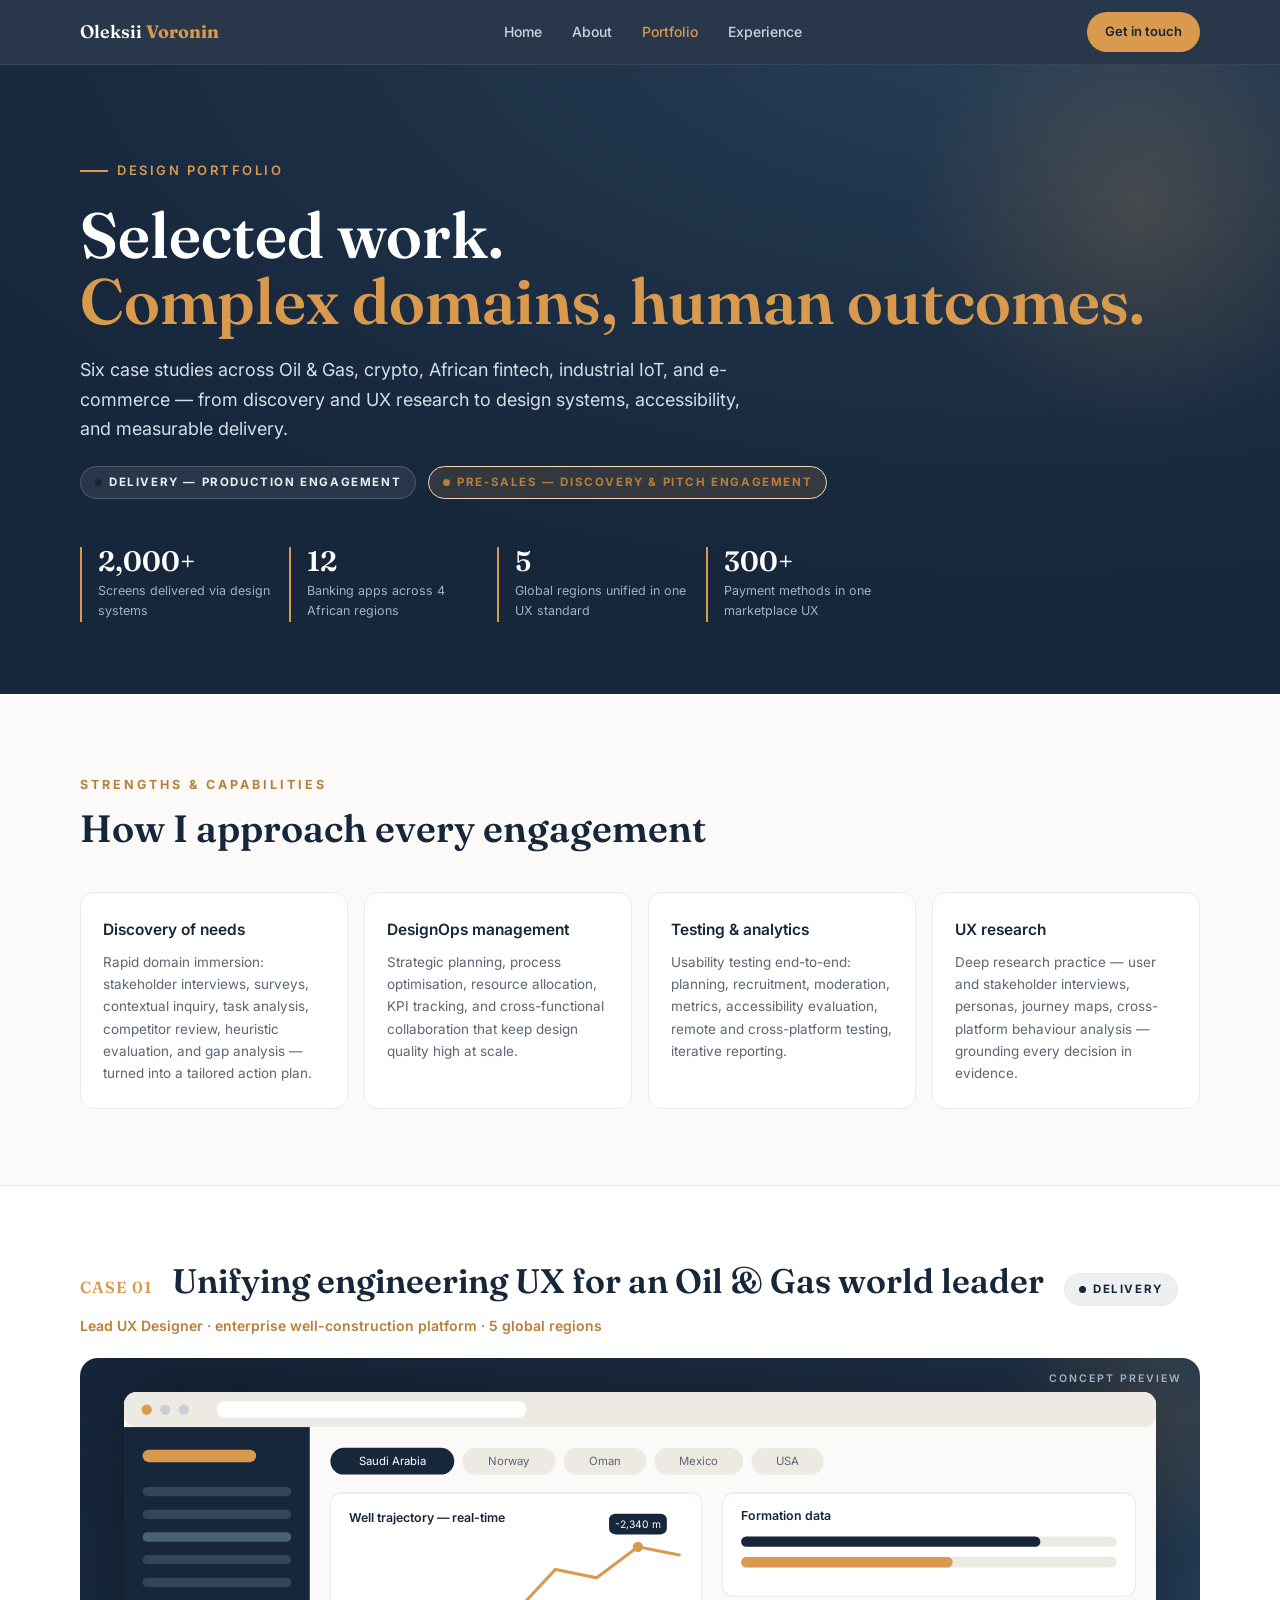
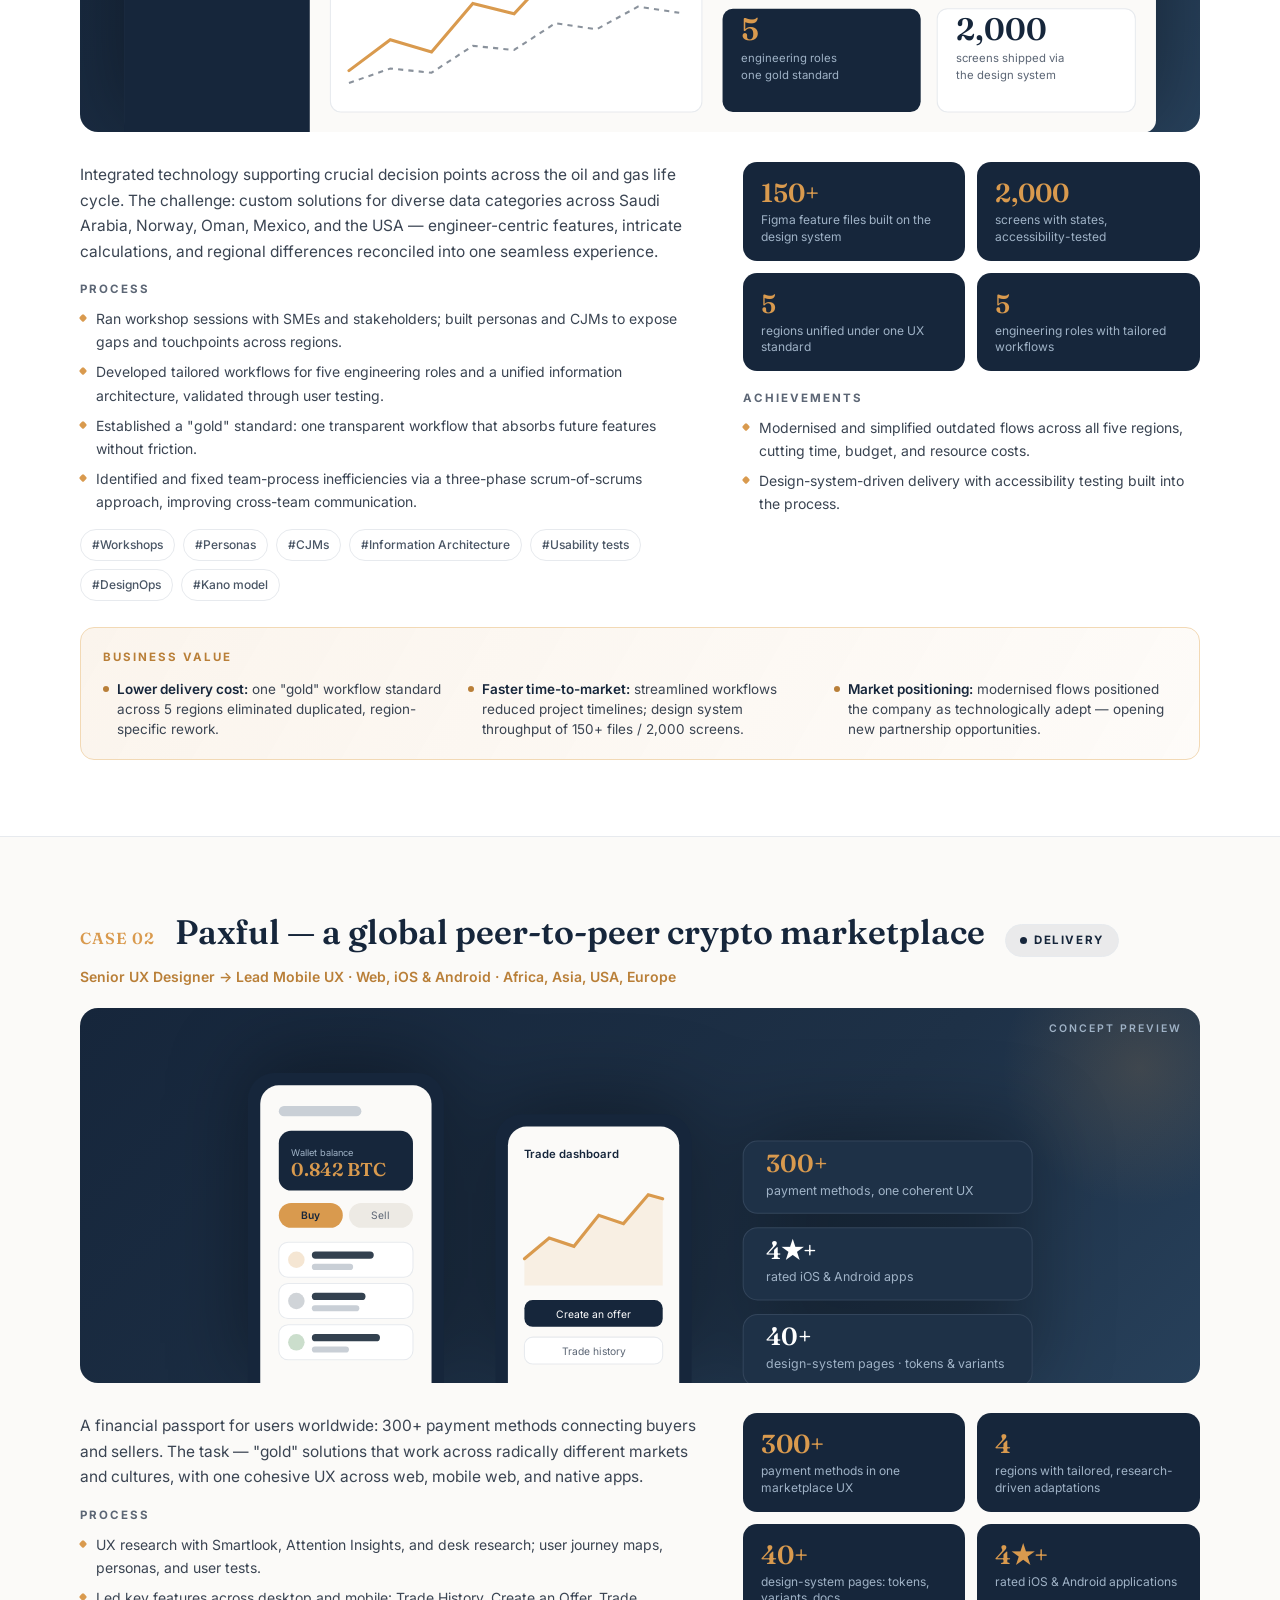
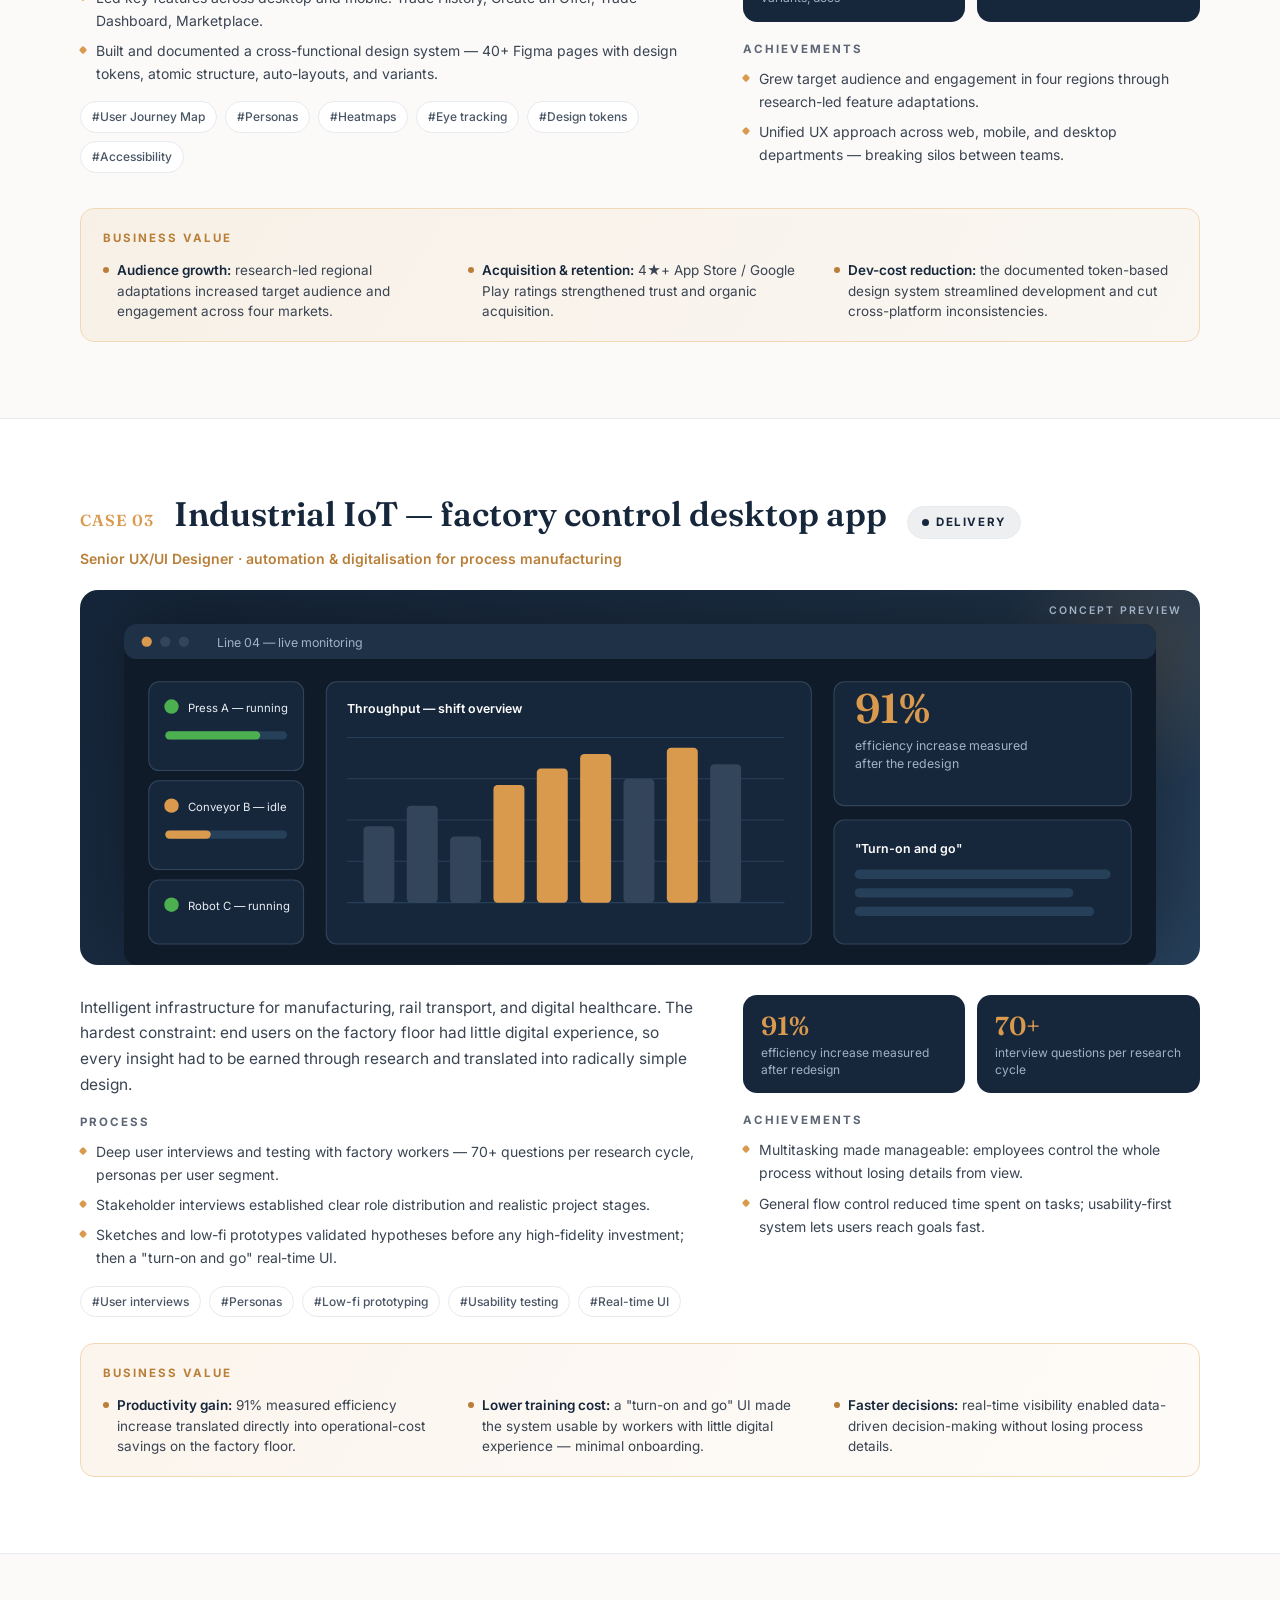
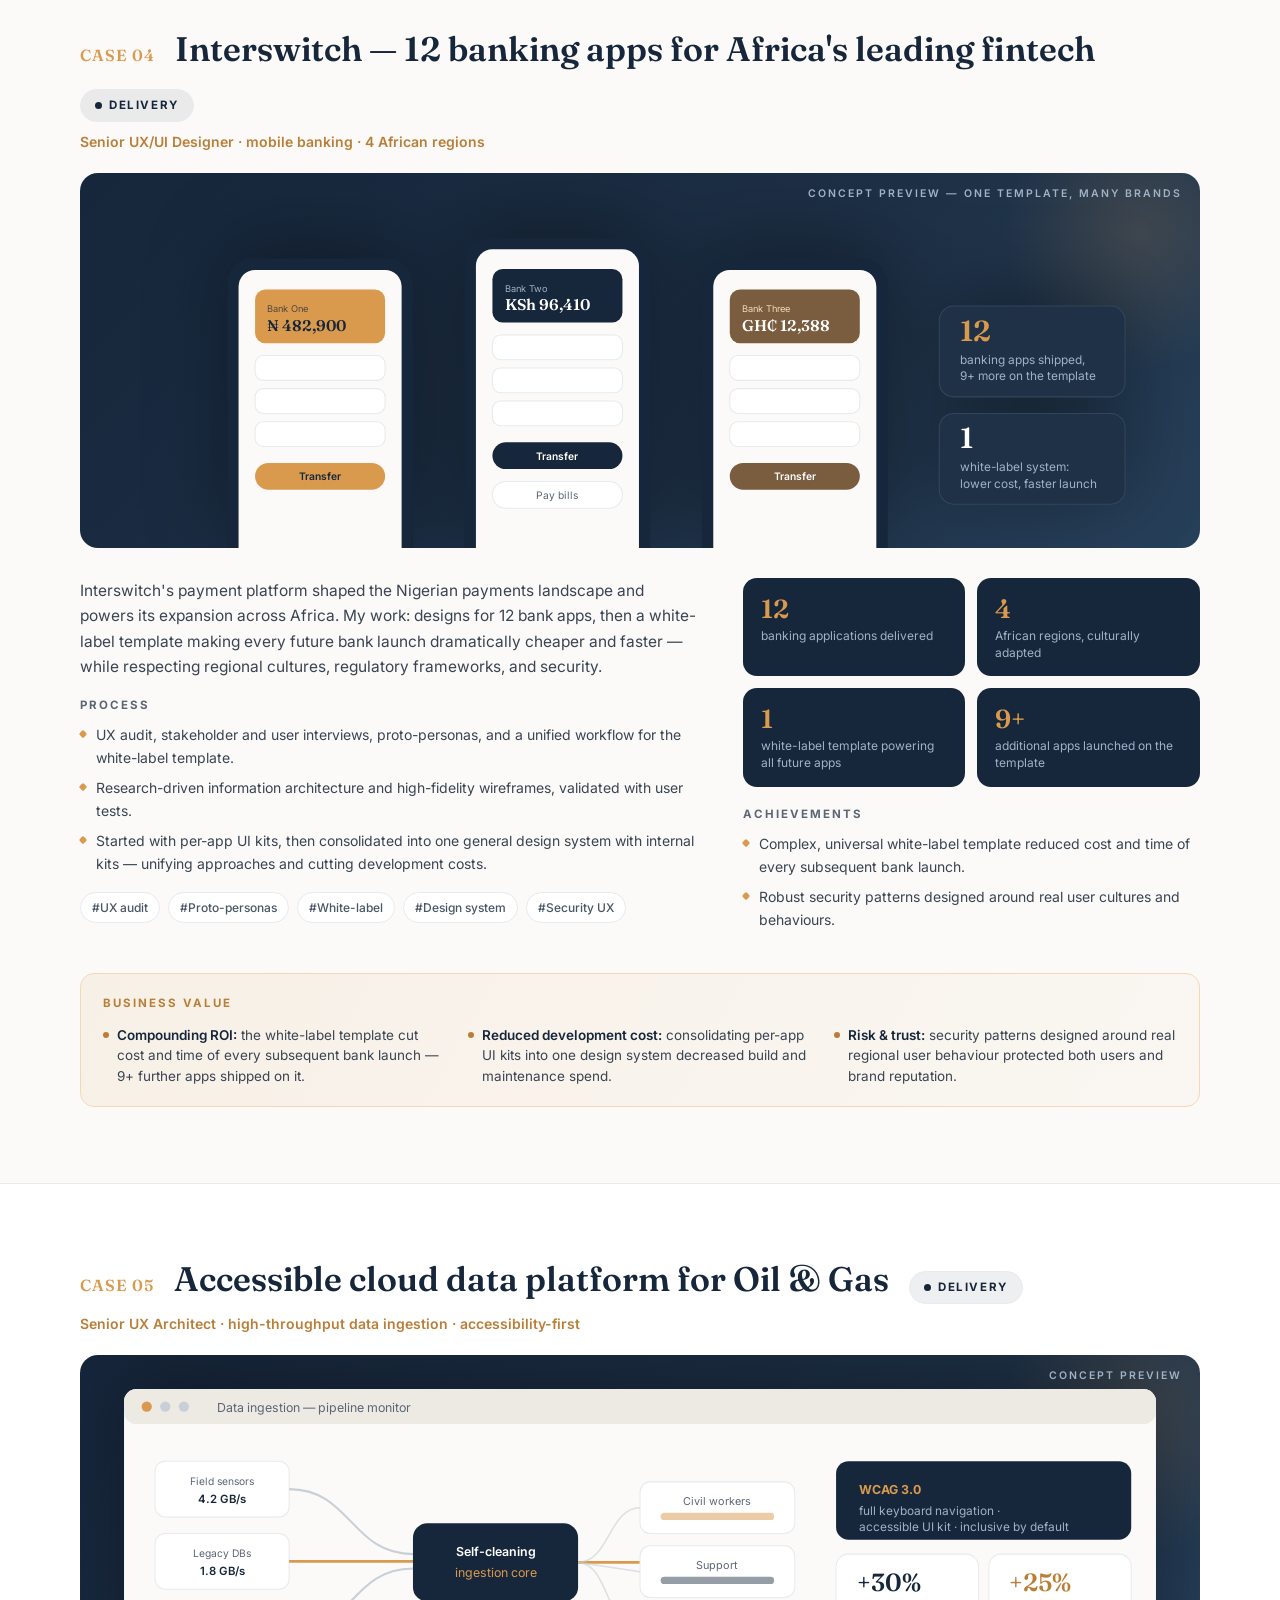
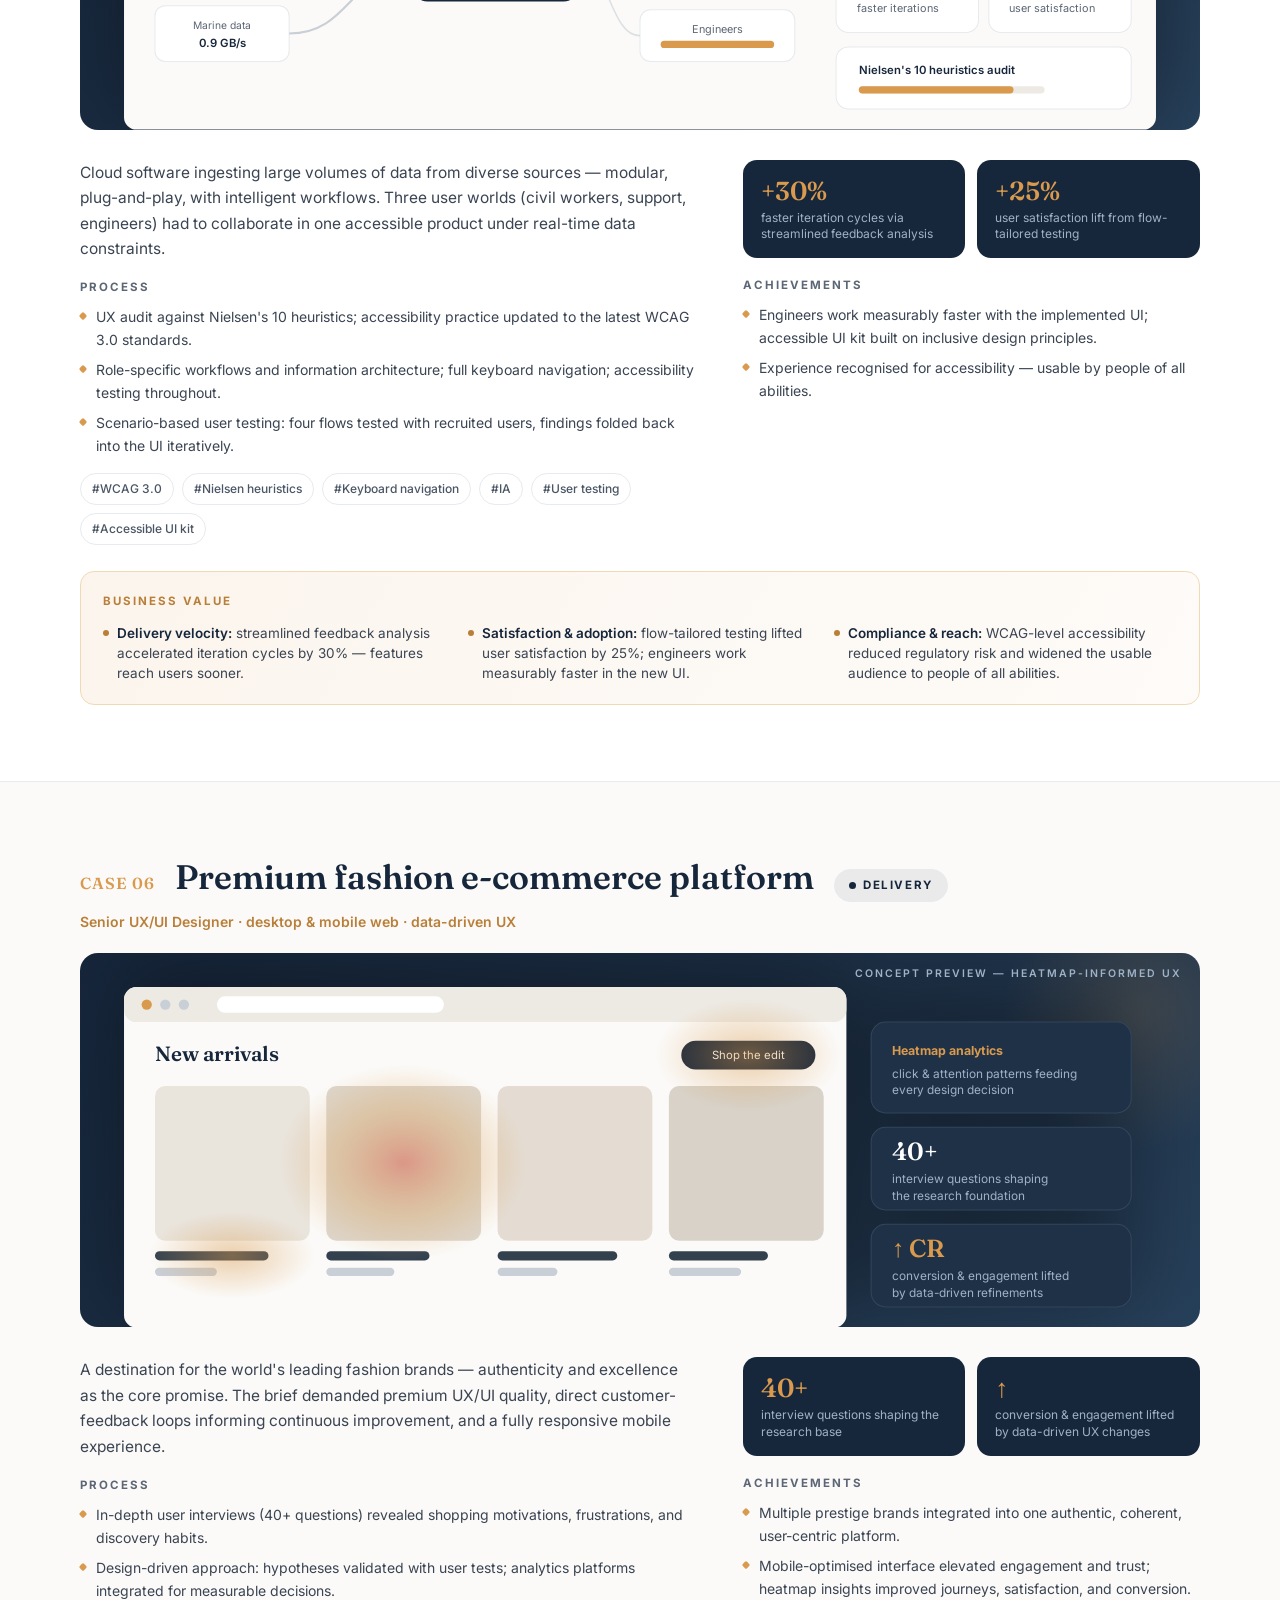
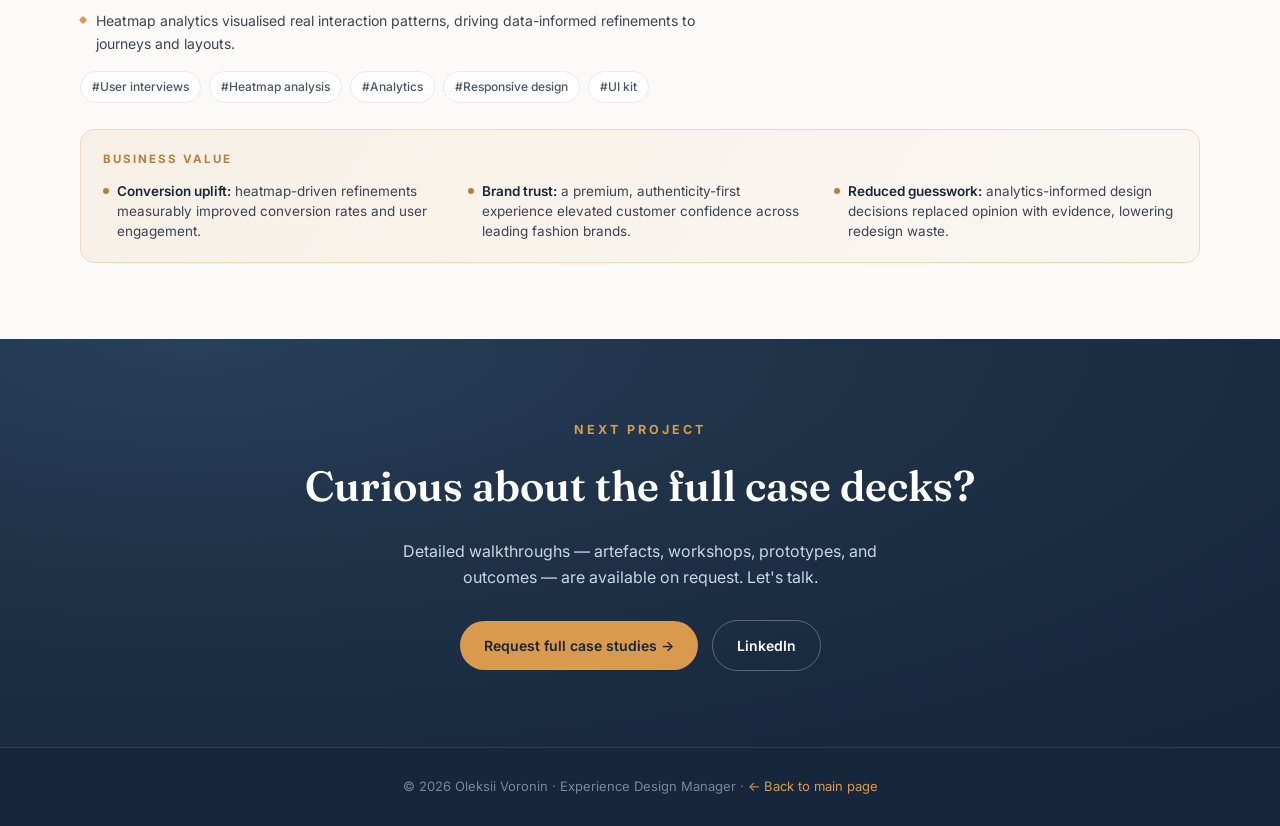
==== portfolio.html @ f1967ae8 "Add files via upload" ====
<!DOCTYPE html>
<html lang="en">
<head>
<meta charset="utf-8">
<meta name="viewport" content="width=device-width, initial-scale=1">
<title>Portfolio — Oleksii Voronin, Experience Design Manager</title>
<meta name="description" content="Selected case studies by Oleksii Voronin: enterprise Oil & Gas platforms, crypto marketplace, African fintech, industrial IoT, and e-commerce.">
<link rel="preconnect" href="https://fonts.googleapis.com">
<link rel="preconnect" href="https://fonts.gstatic.com" crossorigin>
<link href="https://fonts.googleapis.com/css2?family=Fraunces:opsz,wght@9..144,400;9..144,500;9..144,600;9..144,700&family=Inter:wght@400;500;600;700&display=swap" rel="stylesheet">
<style>
  :root{
    --ink:#16263B; --ink-2:#1E3147; --ink-3:#27405A;
    --accent:#D99A4E; --accent-deep:#B97F38; --accent-soft:#F2D9B5;
    --text:#222A35; --muted:#5C6675; --soft:#7C8796;
    --line:#E7EAEE; --bg:#FBFAF8; --card:#FFFFFF;
    --side-muted:#9FB2C6;
  }
  *{ box-sizing:border-box; margin:0; padding:0; }
  html{ scroll-behavior:smooth; }
  body{ font-family:'Inter',system-ui,sans-serif; color:var(--text); background:var(--bg); line-height:1.65; -webkit-font-smoothing:antialiased; }
  h1,h2,h3{ font-family:'Fraunces',Georgia,serif; }
  a{ color:inherit; text-decoration:none; }
  .wrap{ width:min(1120px,92vw); margin:0 auto; }

  /* NAV */
  nav{ position:sticky; top:0; z-index:50; background:rgba(22,38,59,.92); backdrop-filter:blur(10px); border-bottom:1px solid rgba(255,255,255,.08); }
  nav .wrap{ display:flex; align-items:center; justify-content:space-between; height:64px; }
  .brand{ font-family:'Fraunces',serif; font-weight:600; color:#fff; font-size:18px; }
  .brand b{ color:var(--accent); }
  .nav-links{ display:flex; gap:30px; }
  .nav-links a{ color:#CBD6E2; font-size:14px; font-weight:500; transition:color .2s; }
  .nav-links a:hover, .nav-links a.on{ color:var(--accent); }
  .nav-cta{ background:var(--accent); color:var(--ink)!important; padding:9px 18px; border-radius:30px; font-weight:600; font-size:13px; transition:transform .2s,background .2s; }
  .nav-cta:hover{ background:var(--accent-soft); transform:translateY(-1px); }
  @media(max-width:760px){ .nav-links{ display:none; } }

  /* HERO */
  .hero{ position:relative; color:#fff; overflow:hidden;
    background:radial-gradient(120% 120% at 80% -10%, var(--ink-3) 0%, var(--ink-2) 38%, var(--ink) 78%); }
  .hero::after{ content:''; position:absolute; right:-120px; top:-120px; width:520px; height:520px; border-radius:50%;
    background:radial-gradient(circle, rgba(217,154,78,.2), transparent 62%); pointer-events:none; }
  .hero .wrap{ padding:88px 0 72px; position:relative; z-index:2; }
  .eyebrow{ display:inline-flex; align-items:center; gap:9px; color:var(--accent); font-size:13px; font-weight:600; letter-spacing:2.5px; text-transform:uppercase; margin-bottom:20px; }
  .eyebrow::before{ content:''; width:28px; height:2px; background:var(--accent); }
  .hero h1{ font-weight:600; font-size:clamp(36px,5.6vw,64px); line-height:1.04; }
  .hero h1 span{ color:var(--accent); }
  .hero .lead{ margin-top:20px; max-width:660px; font-size:clamp(15.5px,2vw,18px); color:#D5DEE8; }
  .hero-stats{ margin-top:48px; display:grid; grid-template-columns:repeat(4,1fr); gap:14px; max-width:820px; }
  .hstat{ border-left:2px solid var(--accent); padding-left:16px; }
  .hstat .n{ font-family:'Fraunces',serif; font-weight:600; font-size:28px; color:#fff; line-height:1; }
  .hstat .t{ font-size:12.5px; color:var(--side-muted); margin-top:6px; }
  @media(max-width:680px){ .hero-stats{ grid-template-columns:repeat(2,1fr); gap:24px 14px; } }

  /* CAPABILITIES */
  section{ padding:76px 0; }
  .kicker{ display:inline-block; color:var(--accent-deep); font-size:12.5px; font-weight:700; letter-spacing:3px; text-transform:uppercase; margin-bottom:12px; }
  .sec-head{ margin-bottom:42px; max-width:740px; }
  .sec-head h2{ font-size:clamp(26px,3.8vw,38px); font-weight:600; color:var(--ink); line-height:1.12; }
  .sec-head p{ margin-top:14px; color:var(--muted); font-size:16px; }
  .grid4{ display:grid; grid-template-columns:repeat(4,1fr); gap:16px; }
  @media(max-width:980px){ .grid4{ grid-template-columns:repeat(2,1fr); } }
  @media(max-width:560px){ .grid4{ grid-template-columns:1fr; } }
  .cap{ background:#fff; border:1px solid var(--line); border-radius:14px; padding:24px 22px; transition:transform .2s, box-shadow .2s, border-color .2s; }
  .cap:hover{ transform:translateY(-4px); box-shadow:0 18px 40px -24px rgba(22,38,59,.4); border-color:var(--accent-soft); }
  .cap h3{ font-family:'Inter',sans-serif; font-size:15.5px; font-weight:600; color:var(--ink); margin-bottom:8px; }
  .cap p{ font-size:13.5px; color:var(--muted); }

  /* CASES */
  .case{ border-top:1px solid var(--line); }
  .case:first-of-type{ border-top:none; }
  .case-head{ display:flex; align-items:baseline; gap:20px; flex-wrap:wrap; margin-bottom:8px; }
  .case-no{ font-family:'Fraunces',serif; color:var(--accent); font-weight:600; font-size:16px; letter-spacing:1px; }
  .case h2{ font-size:clamp(24px,3.4vw,34px); font-weight:600; color:var(--ink); line-height:1.15; }
  .case .role-line{ color:var(--accent-deep); font-weight:600; font-size:14px; margin:6px 0 20px; }
  .case-grid{ display:grid; grid-template-columns:1.15fr .85fr; gap:44px; align-items:start; }
  @media(max-width:860px){ .case-grid{ grid-template-columns:1fr; gap:28px; } }
  .case p.about{ color:#3A4452; font-size:15.5px; margin-bottom:16px; }
  .blk{ margin-bottom:16px; }
  .blk .bh{ font-size:11.5px; font-weight:700; letter-spacing:2px; text-transform:uppercase; color:var(--muted); margin-bottom:8px; }
  ul.b{ list-style:none; }
  ul.b li{ position:relative; padding-left:16px; margin-bottom:7px; font-size:14px; color:#3A4452; }
  ul.b li::before{ content:''; position:absolute; left:0; top:8px; width:6px; height:6px; background:var(--accent); border-radius:1.5px; transform:rotate(45deg); }
  .metrics{ display:grid; grid-template-columns:1fr 1fr; gap:12px; margin-bottom:18px; }
  .metric{ background:var(--ink); color:#fff; border-radius:14px; padding:18px 18px 15px; }
  .metric .mn{ font-family:'Fraunces',serif; font-weight:600; font-size:26px; color:var(--accent); line-height:1; }
  .metric .mt{ font-size:12px; color:var(--side-muted); margin-top:6px; line-height:1.4; }
  .tags{ display:flex; flex-wrap:wrap; gap:8px; margin-top:6px; }
  .tag{ border:1px solid var(--line); background:#fff; color:#4A5665; font-size:12px; font-weight:500; padding:5px 11px; border-radius:20px; }
  .alt{ background:#fff; }

  /* CONTACT */
  .contact{ background:radial-gradient(120% 130% at 15% 0%, var(--ink-3), var(--ink-2) 45%, var(--ink)); color:#fff; text-align:center; }
  .contact h2{ font-size:clamp(28px,4.2vw,42px); font-weight:600; }
  .contact p{ color:#CBD6E2; max-width:520px; margin:16px auto 30px; font-size:16px; }
  .btn{ display:inline-flex; align-items:center; gap:9px; padding:13px 24px; border-radius:32px; font-weight:600; font-size:14px; transition:transform .2s,background .2s,border-color .2s; }
  .btn-primary{ background:var(--accent); color:var(--ink); }
  .btn-primary:hover{ background:var(--accent-soft); transform:translateY(-2px); }
  .btn-ghost{ border:1.5px solid rgba(255,255,255,.28); color:#fff; margin-left:10px; }
  .btn-ghost:hover{ border-color:var(--accent); color:var(--accent); }
  footer{ text-align:center; color:var(--soft); font-size:13px; padding:28px 0; background:var(--ink); border-top:1px solid var(--ink-3); }
  footer span{ color:var(--accent); }

  .reveal{ opacity:0; transform:translateY(22px); transition:opacity .7s ease,transform .7s ease; }
  .reveal.in{ opacity:1; transform:none; }
  .note{ font-size:12.5px; color:var(--soft); margin-top:10px; }

  /* engagement type badges */
  .badge{ display:inline-flex; align-items:center; gap:7px; font-size:11.5px; font-weight:700; letter-spacing:1.6px; text-transform:uppercase; padding:6px 14px; border-radius:20px; vertical-align:middle; }
  .badge::before{ content:''; width:7px; height:7px; border-radius:50%; }
  .badge.delivery{ background:rgba(22,38,59,.07); color:var(--ink); border:1px solid var(--line); }
  .badge.delivery::before{ background:var(--ink); }
  .badge.presales{ background:rgba(217,154,78,.14); color:var(--accent-deep); border:1px solid var(--accent-soft); }
  .badge.presales::before{ background:var(--accent-deep); }

  /* work previews */
  .prev{ margin:6px 0 30px; background:linear-gradient(135deg, var(--ink) 0%, var(--ink-2) 60%, var(--ink-3) 100%); border-radius:18px; padding:34px clamp(18px,4vw,44px) 0; overflow:hidden; position:relative; }
  .prev::after{ content:''; position:absolute; right:-90px; top:-90px; width:300px; height:300px; border-radius:50%; background:radial-gradient(circle, rgba(217,154,78,.16), transparent 65%); pointer-events:none; }
  .prev svg{ display:block; width:100%; height:auto; position:relative; z-index:2; filter:drop-shadow(0 -14px 40px rgba(0,0,0,.35)); }
  .prev .cap-label{ position:absolute; top:12px; right:18px; z-index:3; font-size:10.5px; letter-spacing:2px; text-transform:uppercase; color:var(--side-muted); font-weight:600; }

  /* real screenshot slots — render automatically when images exist in img/ */
  .shot{ display:none; margin:0 0 30px; border-radius:18px; overflow:hidden; border:1px solid var(--line); box-shadow:0 24px 50px -30px rgba(22,38,59,.4); }
  .shot img{ display:block; width:100%; height:auto; }
  .shot.loaded{ display:block; }

  /* business value strip */
  .bv{ margin-top:26px; background:linear-gradient(120deg, rgba(217,154,78,.1), rgba(217,154,78,.04)); border:1px solid var(--accent-soft); border-radius:14px; padding:20px 22px; }
  .bv .bvh{ font-size:11.5px; font-weight:700; letter-spacing:2px; text-transform:uppercase; color:var(--accent-deep); margin-bottom:12px; }
  .bv-items{ display:grid; grid-template-columns:repeat(3,1fr); gap:14px 22px; }
  @media(max-width:860px){ .bv-items{ grid-template-columns:1fr; } }
  .bv-item{ font-size:13.5px; color:#3A4452; line-height:1.5; padding-left:14px; position:relative; }
  .bv-item::before{ content:''; position:absolute; left:0; top:7px; width:6px; height:6px; background:var(--accent-deep); border-radius:50%; }
  .bv-item b{ color:var(--ink); font-weight:600; }
</style>
</head>
<body>

<nav>
  <div class="wrap">
    <a class="brand" href="index.html">Oleksii <b>Voronin</b></a>
    <div class="nav-links">
      <a href="index.html">Home</a>
      <a href="index.html#about">About</a>
      <a class="on" href="portfolio.html">Portfolio</a>
      <a href="index.html#experience">Experience</a>
    </div>
    <a class="nav-cta" href="mailto:dev.voronin@gmail.com?subject=Design%20opportunity%20—%20from%20your%20portfolio&body=Hi%20Oleksii%2C%0A%0A">Get in touch</a>
  </div>
</nav>

<header class="hero">
  <div class="wrap">
    <div class="eyebrow">Design Portfolio</div>
    <h1>Selected work.<br><span>Complex domains, human outcomes.</span></h1>
    <p class="lead">Six case studies across Oil &amp; Gas, crypto, African fintech, industrial IoT, and e-commerce — from discovery and UX research to design systems, accessibility, and measurable delivery.</p>
    <div style="margin-top:22px; display:flex; gap:12px; flex-wrap:wrap; align-items:center;">
      <span class="badge delivery" style="background:rgba(255,255,255,.08); color:#E9EEF4; border-color:rgba(255,255,255,.18);">Delivery — production engagement</span>
      <span class="badge presales">Pre-sales — discovery &amp; pitch engagement</span>
    </div>
    <div class="hero-stats">
      <div class="hstat"><div class="n">2,000+</div><div class="t">Screens delivered via design systems</div></div>
      <div class="hstat"><div class="n">12</div><div class="t">Banking apps across 4 African regions</div></div>
      <div class="hstat"><div class="n">5</div><div class="t">Global regions unified in one UX standard</div></div>
      <div class="hstat"><div class="n">300+</div><div class="t">Payment methods in one marketplace UX</div></div>
    </div>
  </div>
</header>

<!-- CAPABILITIES -->
<section>
  <div class="wrap">
    <div class="sec-head reveal">
      <span class="kicker">Strengths &amp; Capabilities</span>
      <h2>How I approach every engagement</h2>
    </div>
    <div class="grid4">
      <div class="cap reveal"><h3>Discovery of needs</h3><p>Rapid domain immersion: stakeholder interviews, surveys, contextual inquiry, task analysis, competitor review, heuristic evaluation, and gap analysis — turned into a tailored action plan.</p></div>
      <div class="cap reveal"><h3>DesignOps management</h3><p>Strategic planning, process optimisation, resource allocation, KPI tracking, and cross-functional collaboration that keep design quality high at scale.</p></div>
      <div class="cap reveal"><h3>Testing &amp; analytics</h3><p>Usability testing end-to-end: planning, recruitment, moderation, metrics, accessibility evaluation, remote and cross-platform testing, iterative reporting.</p></div>
      <div class="cap reveal"><h3>UX research</h3><p>Deep research practice — user and stakeholder interviews, personas, journey maps, cross-platform behaviour analysis — grounding every decision in evidence.</p></div>
    </div>
  </div>
</section>

<!-- CASE 01 -->
<section class="case alt" id="case-01">
  <div class="wrap reveal">
    <div class="case-head"><span class="case-no">CASE 01</span><h2>Unifying engineering UX for an Oil &amp; Gas world leader</h2><span class="badge delivery">Delivery</span></div>
    <div class="role-line">Lead UX Designer · enterprise well-construction platform · 5 global regions</div>
    <div class="prev"><span class="cap-label">Concept preview</span>
      <svg viewBox="0 0 1000 330" xmlns="http://www.w3.org/2000/svg" role="img" aria-label="Engineering platform dashboard concept">
        <rect x="0" y="0" width="1000" height="330" rx="12" fill="#FBFAF8"/>
        <rect x="0" y="0" width="1000" height="34" rx="12" fill="#EDEAE4"/>
        <circle cx="22" cy="17" r="5" fill="#D99A4E"/><circle cx="40" cy="17" r="5" fill="#C9CFD6"/><circle cx="58" cy="17" r="5" fill="#C9CFD6"/>
        <rect x="90" y="9" width="300" height="16" rx="8" fill="#fff"/>
        <rect x="0" y="34" width="180" height="296" fill="#16263B"/>
        <rect x="18" y="56" width="110" height="12" rx="6" fill="#D99A4E"/>
        <rect x="18" y="92" width="144" height="9" rx="4.5" fill="#33455B"/><rect x="18" y="114" width="144" height="9" rx="4.5" fill="#33455B"/>
        <rect x="18" y="136" width="144" height="9" rx="4.5" fill="#4A6076"/><rect x="18" y="158" width="144" height="9" rx="4.5" fill="#33455B"/>
        <rect x="18" y="180" width="144" height="9" rx="4.5" fill="#33455B"/>
        <rect x="200" y="54" width="120" height="26" rx="13" fill="#16263B"/><text x="260" y="71" font-family="Inter,Arial" font-size="11" fill="#fff" text-anchor="middle">Saudi Arabia</text>
        <rect x="328" y="54" width="90" height="26" rx="13" fill="#EDEAE4"/><text x="373" y="71" font-family="Inter,Arial" font-size="11" fill="#5C6675" text-anchor="middle">Norway</text>
        <rect x="426" y="54" width="80" height="26" rx="13" fill="#EDEAE4"/><text x="466" y="71" font-family="Inter,Arial" font-size="11" fill="#5C6675" text-anchor="middle">Oman</text>
        <rect x="514" y="54" width="86" height="26" rx="13" fill="#EDEAE4"/><text x="557" y="71" font-family="Inter,Arial" font-size="11" fill="#5C6675" text-anchor="middle">Mexico</text>
        <rect x="608" y="54" width="70" height="26" rx="13" fill="#EDEAE4"/><text x="643" y="71" font-family="Inter,Arial" font-size="11" fill="#5C6675" text-anchor="middle">USA</text>
        <rect x="200" y="98" width="360" height="212" rx="10" fill="#fff" stroke="#E7EAEE"/>
        <text x="218" y="126" font-family="Inter,Arial" font-size="12" font-weight="600" fill="#16263B">Well trajectory — real-time</text>
        <polyline points="218,270 258,240 298,252 338,205 378,215 418,172 458,180 498,150 538,158" fill="none" stroke="#D99A4E" stroke-width="3" stroke-linecap="round"/>
        <polyline points="218,282 258,268 298,272 338,246 378,250 418,224 458,230 498,208 538,214" fill="none" stroke="#16263B" stroke-width="2" stroke-dasharray="5 5" opacity=".5"/>
        <circle cx="498" cy="150" r="5" fill="#D99A4E"/><rect x="470" y="118" width="56" height="20" rx="6" fill="#16263B"/><text x="498" y="132" font-family="Inter,Arial" font-size="10" fill="#fff" text-anchor="middle">-2,340 m</text>
        <rect x="580" y="98" width="400" height="100" rx="10" fill="#fff" stroke="#E7EAEE"/>
        <text x="598" y="124" font-family="Inter,Arial" font-size="12" font-weight="600" fill="#16263B">Formation data</text>
        <rect x="598" y="140" width="364" height="10" rx="5" fill="#EDEAE4"/><rect x="598" y="140" width="290" height="10" rx="5" fill="#16263B"/>
        <rect x="598" y="160" width="364" height="10" rx="5" fill="#EDEAE4"/><rect x="598" y="160" width="205" height="10" rx="5" fill="#D99A4E"/>
        <rect x="580" y="210" width="192" height="100" rx="10" fill="#16263B"/>
        <text x="598" y="240" font-family="Fraunces,Georgia" font-size="30" font-weight="600" fill="#D99A4E">5</text>
        <text x="598" y="262" font-family="Inter,Arial" font-size="11" fill="#9FB2C6">engineering roles</text>
        <text x="598" y="278" font-family="Inter,Arial" font-size="11" fill="#9FB2C6">one gold standard</text>
        <rect x="788" y="210" width="192" height="100" rx="10" fill="#fff" stroke="#E7EAEE"/>
        <text x="806" y="240" font-family="Fraunces,Georgia" font-size="30" font-weight="600" fill="#16263B">2,000</text>
        <text x="806" y="262" font-family="Inter,Arial" font-size="11" fill="#5C6675">screens shipped via</text>
        <text x="806" y="278" font-family="Inter,Arial" font-size="11" fill="#5C6675">the design system</text>
      </svg>
    </div>
    <figure class="shot" id="shot-01"><img src="img/case-01.png" alt="Case 01 — real product screenshots" loading="lazy" onload="this.parentElement.classList.add('loaded')"></figure>
    <div class="case-grid">
      <div>
        <p class="about">Integrated technology supporting crucial decision points across the oil and gas life cycle. The challenge: custom solutions for diverse data categories across Saudi Arabia, Norway, Oman, Mexico, and the USA — engineer-centric features, intricate calculations, and regional differences reconciled into one seamless experience.</p>
        <div class="blk"><div class="bh">Process</div>
          <ul class="b">
            <li>Ran workshop sessions with SMEs and stakeholders; built personas and CJMs to expose gaps and touchpoints across regions.</li>
            <li>Developed tailored workflows for five engineering roles and a unified information architecture, validated through user testing.</li>
            <li>Established a "gold" standard: one transparent workflow that absorbs future features without friction.</li>
            <li>Identified and fixed team-process inefficiencies via a three-phase scrum-of-scrums approach, improving cross-team communication.</li>
          </ul>
        </div>
        <div class="tags">
          <span class="tag">#Workshops</span><span class="tag">#Personas</span><span class="tag">#CJMs</span><span class="tag">#Information Architecture</span><span class="tag">#Usability tests</span><span class="tag">#DesignOps</span><span class="tag">#Kano model</span>
        </div>
      </div>
      <div>
        <div class="metrics">
          <div class="metric"><div class="mn">150+</div><div class="mt">Figma feature files built on the design system</div></div>
          <div class="metric"><div class="mn">2,000</div><div class="mt">screens with states, accessibility-tested</div></div>
          <div class="metric"><div class="mn">5</div><div class="mt">regions unified under one UX standard</div></div>
          <div class="metric"><div class="mn">5</div><div class="mt">engineering roles with tailored workflows</div></div>
        </div>
        <div class="blk"><div class="bh">Achievements</div>
          <ul class="b">
            <li>Modernised and simplified outdated flows across all five regions, cutting time, budget, and resource costs.</li>
            <li>Design-system-driven delivery with accessibility testing built into the process.</li>
          </ul>
        </div>
      </div>
    </div>
    <div class="bv"><div class="bvh">Business value</div><div class="bv-items">
      <div class="bv-item"><b>Lower delivery cost:</b> one "gold" workflow standard across 5 regions eliminated duplicated, region-specific rework.</div>
      <div class="bv-item"><b>Faster time-to-market:</b> streamlined workflows reduced project timelines; design system throughput of 150+ files / 2,000 screens.</div>
      <div class="bv-item"><b>Market positioning:</b> modernised flows positioned the company as technologically adept — opening new partnership opportunities.</div>
    </div></div>
  </div>
</section>

<!-- CASE 02 -->
<section class="case" id="case-02">
  <div class="wrap reveal">
    <div class="case-head"><span class="case-no">CASE 02</span><h2>Paxful — a global peer-to-peer crypto marketplace</h2><span class="badge delivery">Delivery</span></div>
    <div class="role-line">Senior UX Designer → Lead Mobile UX · Web, iOS &amp; Android · Africa, Asia, USA, Europe</div>
    <div class="prev"><span class="cap-label">Concept preview</span>
      <svg viewBox="0 0 1000 330" xmlns="http://www.w3.org/2000/svg" role="img" aria-label="Crypto marketplace mobile app concept">
        <g><rect x="120" y="30" width="190" height="330" rx="26" fill="#16263B"/>
          <rect x="132" y="42" width="166" height="318" rx="18" fill="#FBFAF8"/>
          <rect x="150" y="62" width="80" height="10" rx="5" fill="#C9CFD6"/>
          <rect x="150" y="86" width="130" height="58" rx="12" fill="#16263B"/>
          <text x="162" y="110" font-family="Inter,Arial" font-size="9" fill="#9FB2C6">Wallet balance</text>
          <text x="162" y="130" font-family="Fraunces,Georgia" font-size="18" font-weight="600" fill="#D99A4E">0.842 BTC</text>
          <rect x="150" y="156" width="62" height="24" rx="12" fill="#D99A4E"/><text x="181" y="172" font-family="Inter,Arial" font-size="10" font-weight="600" fill="#16263B" text-anchor="middle">Buy</text>
          <rect x="218" y="156" width="62" height="24" rx="12" fill="#EDEAE4"/><text x="249" y="172" font-family="Inter,Arial" font-size="10" fill="#5C6675" text-anchor="middle">Sell</text>
          <rect x="150" y="194" width="130" height="34" rx="9" fill="#fff" stroke="#E7EAEE"/><circle cx="167" cy="211" r="8" fill="#D99A4E" opacity=".25"/><rect x="182" y="203" width="60" height="7" rx="3.5" fill="#33414F"/><rect x="182" y="215" width="40" height="6" rx="3" fill="#C9CFD6"/>
          <rect x="150" y="234" width="130" height="34" rx="9" fill="#fff" stroke="#E7EAEE"/><circle cx="167" cy="251" r="8" fill="#16263B" opacity=".2"/><rect x="182" y="243" width="52" height="7" rx="3.5" fill="#33414F"/><rect x="182" y="255" width="46" height="6" rx="3" fill="#C9CFD6"/>
          <rect x="150" y="274" width="130" height="34" rx="9" fill="#fff" stroke="#E7EAEE"/><circle cx="167" cy="291" r="8" fill="#2E7D32" opacity=".25"/><rect x="182" y="283" width="66" height="7" rx="3.5" fill="#33414F"/><rect x="182" y="295" width="36" height="6" rx="3" fill="#C9CFD6"/>
        </g>
        <g><rect x="360" y="70" width="190" height="290" rx="26" fill="#16263B"/>
          <rect x="372" y="82" width="166" height="278" rx="18" fill="#FBFAF8"/>
          <text x="388" y="112" font-family="Inter,Arial" font-size="11" font-weight="600" fill="#16263B">Trade dashboard</text>
          <polyline points="388,210 412,190 436,198 460,168 484,176 508,148 522,152" fill="none" stroke="#D99A4E" stroke-width="3" stroke-linecap="round"/>
          <polyline points="388,210 412,190 436,198 460,168 484,176 508,148 522,152 522,236 388,236" fill="#D99A4E" opacity=".12" stroke="none"/>
          <rect x="388" y="250" width="134" height="26" rx="8" fill="#16263B"/><text x="455" y="267" font-family="Inter,Arial" font-size="10" fill="#fff" text-anchor="middle">Create an offer</text>
          <rect x="388" y="286" width="134" height="26" rx="8" fill="#fff" stroke="#E7EAEE"/><text x="455" y="303" font-family="Inter,Arial" font-size="10" fill="#5C6675" text-anchor="middle">Trade history</text>
        </g>
        <g>
          <rect x="600" y="96" width="280" height="70" rx="14" fill="#1E3147" stroke="#33455B"/>
          <text x="622" y="126" font-family="Fraunces,Georgia" font-size="24" font-weight="600" fill="#D99A4E">300+</text>
          <text x="622" y="148" font-family="Inter,Arial" font-size="12" fill="#9FB2C6">payment methods, one coherent UX</text>
          <rect x="600" y="180" width="280" height="70" rx="14" fill="#1E3147" stroke="#33455B"/>
          <text x="622" y="210" font-family="Fraunces,Georgia" font-size="24" font-weight="600" fill="#fff">4★+</text>
          <text x="622" y="232" font-family="Inter,Arial" font-size="12" fill="#9FB2C6">rated iOS &amp; Android apps</text>
          <rect x="600" y="264" width="280" height="70" rx="14" fill="#1E3147" stroke="#33455B"/>
          <text x="622" y="294" font-family="Fraunces,Georgia" font-size="24" font-weight="600" fill="#fff">40+</text>
          <text x="622" y="316" font-family="Inter,Arial" font-size="12" fill="#9FB2C6">design-system pages · tokens &amp; variants</text>
        </g>
      </svg>
    </div>
    <figure class="shot" id="shot-02"><img src="img/case-02.png" alt="Case 02 — real product screenshots" loading="lazy" onload="this.parentElement.classList.add('loaded')"></figure>
    <div class="case-grid">
      <div>
        <p class="about">A financial passport for users worldwide: 300+ payment methods connecting buyers and sellers. The task — "gold" solutions that work across radically different markets and cultures, with one cohesive UX across web, mobile web, and native apps.</p>
        <div class="blk"><div class="bh">Process</div>
          <ul class="b">
            <li>UX research with Smartlook, Attention Insights, and desk research; user journey maps, personas, and user tests.</li>
            <li>Led key features across desktop and mobile: Trade History, Create an Offer, Trade Dashboard, Marketplace.</li>
            <li>Built and documented a cross-functional design system — 40+ Figma pages with design tokens, atomic structure, auto-layouts, and variants.</li>
          </ul>
        </div>
        <div class="tags">
          <span class="tag">#User Journey Map</span><span class="tag">#Personas</span><span class="tag">#Heatmaps</span><span class="tag">#Eye tracking</span><span class="tag">#Design tokens</span><span class="tag">#Accessibility</span>
        </div>
      </div>
      <div>
        <div class="metrics">
          <div class="metric"><div class="mn">300+</div><div class="mt">payment methods in one marketplace UX</div></div>
          <div class="metric"><div class="mn">4</div><div class="mt">regions with tailored, research-driven adaptations</div></div>
          <div class="metric"><div class="mn">40+</div><div class="mt">design-system pages: tokens, variants, docs</div></div>
          <div class="metric"><div class="mn">4★+</div><div class="mt">rated iOS &amp; Android applications</div></div>
        </div>
        <div class="blk"><div class="bh">Achievements</div>
          <ul class="b">
            <li>Grew target audience and engagement in four regions through research-led feature adaptations.</li>
            <li>Unified UX approach across web, mobile, and desktop departments — breaking silos between teams.</li>
          </ul>
        </div>
      </div>
    </div>
    <div class="bv"><div class="bvh">Business value</div><div class="bv-items">
      <div class="bv-item"><b>Audience growth:</b> research-led regional adaptations increased target audience and engagement across four markets.</div>
      <div class="bv-item"><b>Acquisition &amp; retention:</b> 4★+ App Store / Google Play ratings strengthened trust and organic acquisition.</div>
      <div class="bv-item"><b>Dev-cost reduction:</b> the documented token-based design system streamlined development and cut cross-platform inconsistencies.</div>
    </div></div>
  </div>
</section>

<!-- CASE 03 -->
<section class="case alt" id="case-03">
  <div class="wrap reveal">
    <div class="case-head"><span class="case-no">CASE 03</span><h2>Industrial IoT — factory control desktop app</h2><span class="badge delivery">Delivery</span></div>
    <div class="role-line">Senior UX/UI Designer · automation &amp; digitalisation for process manufacturing</div>
    <div class="prev"><span class="cap-label">Concept preview</span>
      <svg viewBox="0 0 1000 330" xmlns="http://www.w3.org/2000/svg" role="img" aria-label="Factory control HMI concept">
        <rect x="0" y="0" width="1000" height="330" rx="12" fill="#101B2A"/>
        <rect x="0" y="0" width="1000" height="34" rx="12" fill="#1E3147"/>
        <circle cx="22" cy="17" r="5" fill="#D99A4E"/><circle cx="40" cy="17" r="5" fill="#33455B"/><circle cx="58" cy="17" r="5" fill="#33455B"/>
        <text x="90" y="22" font-family="Inter,Arial" font-size="12" fill="#9FB2C6">Line 04 — live monitoring</text>
        <g>
          <rect x="24" y="56" width="150" height="86" rx="10" fill="#16263B" stroke="#33455B"/><circle cx="46" cy="80" r="7" fill="#4CAF50"/><text x="62" y="85" font-family="Inter,Arial" font-size="11" fill="#E9EEF4">Press A — running</text><rect x="40" y="104" width="118" height="8" rx="4" fill="#27405A"/><rect x="40" y="104" width="92" height="8" rx="4" fill="#4CAF50"/>
          <rect x="24" y="152" width="150" height="86" rx="10" fill="#16263B" stroke="#33455B"/><circle cx="46" cy="176" r="7" fill="#D99A4E"/><text x="62" y="181" font-family="Inter,Arial" font-size="11" fill="#E9EEF4">Conveyor B — idle</text><rect x="40" y="200" width="118" height="8" rx="4" fill="#27405A"/><rect x="40" y="200" width="44" height="8" rx="4" fill="#D99A4E"/>
          <rect x="24" y="248" width="150" height="62" rx="10" fill="#16263B" stroke="#33455B"/><circle cx="46" cy="272" r="7" fill="#4CAF50"/><text x="62" y="277" font-family="Inter,Arial" font-size="11" fill="#E9EEF4">Robot C — running</text>
        </g>
        <rect x="196" y="56" width="470" height="254" rx="10" fill="#16263B" stroke="#33455B"/>
        <text x="216" y="86" font-family="Inter,Arial" font-size="12" font-weight="600" fill="#fff">Throughput — shift overview</text>
        <g stroke="#27405A" stroke-width="1"><line x1="216" y1="270" x2="640" y2="270"/><line x1="216" y1="230" x2="640" y2="230"/><line x1="216" y1="190" x2="640" y2="190"/><line x1="216" y1="150" x2="640" y2="150"/><line x1="216" y1="110" x2="640" y2="110"/></g>
        <rect x="232" y="196" width="30" height="74" rx="4" fill="#33455B"/><rect x="274" y="176" width="30" height="94" rx="4" fill="#33455B"/><rect x="316" y="206" width="30" height="64" rx="4" fill="#33455B"/><rect x="358" y="156" width="30" height="114" rx="4" fill="#D99A4E"/><rect x="400" y="140" width="30" height="130" rx="4" fill="#D99A4E"/><rect x="442" y="126" width="30" height="144" rx="4" fill="#D99A4E"/><rect x="484" y="150" width="30" height="120" rx="4" fill="#33455B"/><rect x="526" y="120" width="30" height="150" rx="4" fill="#D99A4E"/><rect x="568" y="136" width="30" height="134" rx="4" fill="#33455B"/>
        <rect x="688" y="56" width="288" height="120" rx="10" fill="#16263B" stroke="#33455B"/>
        <text x="708" y="96" font-family="Fraunces,Georgia" font-size="40" font-weight="600" fill="#D99A4E">91%</text>
        <text x="708" y="122" font-family="Inter,Arial" font-size="12" fill="#9FB2C6">efficiency increase measured</text>
        <text x="708" y="140" font-family="Inter,Arial" font-size="12" fill="#9FB2C6">after the redesign</text>
        <rect x="688" y="190" width="288" height="120" rx="10" fill="#16263B" stroke="#33455B"/>
        <text x="708" y="222" font-family="Inter,Arial" font-size="12" font-weight="600" fill="#fff">"Turn-on and go"</text>
        <rect x="708" y="238" width="248" height="9" rx="4.5" fill="#27405A"/><rect x="708" y="256" width="212" height="9" rx="4.5" fill="#27405A"/><rect x="708" y="274" width="232" height="9" rx="4.5" fill="#27405A"/>
      </svg>
    </div>
    <figure class="shot" id="shot-03"><img src="img/case-03.png" alt="Case 03 — real product screenshots" loading="lazy" onload="this.parentElement.classList.add('loaded')"></figure>
    <div class="case-grid">
      <div>
        <p class="about">Intelligent infrastructure for manufacturing, rail transport, and digital healthcare. The hardest constraint: end users on the factory floor had little digital experience, so every insight had to be earned through research and translated into radically simple design.</p>
        <div class="blk"><div class="bh">Process</div>
          <ul class="b">
            <li>Deep user interviews and testing with factory workers — 70+ questions per research cycle, personas per user segment.</li>
            <li>Stakeholder interviews established clear role distribution and realistic project stages.</li>
            <li>Sketches and low-fi prototypes validated hypotheses before any high-fidelity investment; then a "turn-on and go" real-time UI.</li>
          </ul>
        </div>
        <div class="tags">
          <span class="tag">#User interviews</span><span class="tag">#Personas</span><span class="tag">#Low-fi prototyping</span><span class="tag">#Usability testing</span><span class="tag">#Real-time UI</span>
        </div>
      </div>
      <div>
        <div class="metrics">
          <div class="metric"><div class="mn">91%</div><div class="mt">efficiency increase measured after redesign</div></div>
          <div class="metric"><div class="mn">70+</div><div class="mt">interview questions per research cycle</div></div>
        </div>
        <div class="blk"><div class="bh">Achievements</div>
          <ul class="b">
            <li>Multitasking made manageable: employees control the whole process without losing details from view.</li>
            <li>General flow control reduced time spent on tasks; usability-first system lets users reach goals fast.</li>
          </ul>
        </div>
      </div>
    </div>
    <div class="bv"><div class="bvh">Business value</div><div class="bv-items">
      <div class="bv-item"><b>Productivity gain:</b> 91% measured efficiency increase translated directly into operational-cost savings on the factory floor.</div>
      <div class="bv-item"><b>Lower training cost:</b> a "turn-on and go" UI made the system usable by workers with little digital experience — minimal onboarding.</div>
      <div class="bv-item"><b>Faster decisions:</b> real-time visibility enabled data-driven decision-making without losing process details.</div>
    </div></div>
  </div>
</section>

<!-- CASE 04 -->
<section class="case" id="case-04">
  <div class="wrap reveal">
    <div class="case-head"><span class="case-no">CASE 04</span><h2>Interswitch — 12 banking apps for Africa's leading fintech</h2><span class="badge delivery">Delivery</span></div>
    <div class="role-line">Senior UX/UI Designer · mobile banking · 4 African regions</div>
    <div class="prev"><span class="cap-label">Concept preview — one template, many brands</span>
      <svg viewBox="0 0 1000 330" xmlns="http://www.w3.org/2000/svg" role="img" aria-label="White-label banking apps concept">
        <g><rect x="100" y="50" width="180" height="310" rx="24" fill="#16263B"/><rect x="111" y="61" width="158" height="299" rx="16" fill="#FBFAF8"/>
          <rect x="127" y="80" width="126" height="52" rx="10" fill="#D99A4E"/><text x="139" y="102" font-family="Inter,Arial" font-size="9" fill="#16263B" opacity=".7">Bank One</text><text x="139" y="120" font-family="Fraunces,Georgia" font-size="15" font-weight="600" fill="#16263B">₦ 482,900</text>
          <rect x="127" y="144" width="126" height="24" rx="8" fill="#fff" stroke="#E7EAEE"/><rect x="127" y="176" width="126" height="24" rx="8" fill="#fff" stroke="#E7EAEE"/><rect x="127" y="208" width="126" height="24" rx="8" fill="#fff" stroke="#E7EAEE"/>
          <rect x="127" y="248" width="126" height="26" rx="13" fill="#D99A4E"/><text x="190" y="265" font-family="Inter,Arial" font-size="10" font-weight="600" fill="#16263B" text-anchor="middle">Transfer</text>
        </g>
        <g><rect x="330" y="30" width="180" height="330" rx="24" fill="#16263B"/><rect x="341" y="41" width="158" height="319" rx="16" fill="#FBFAF8"/>
          <rect x="357" y="60" width="126" height="52" rx="10" fill="#16263B"/><text x="369" y="82" font-family="Inter,Arial" font-size="9" fill="#9FB2C6">Bank Two</text><text x="369" y="100" font-family="Fraunces,Georgia" font-size="15" font-weight="600" fill="#fff">KSh 96,410</text>
          <rect x="357" y="124" width="126" height="24" rx="8" fill="#fff" stroke="#E7EAEE"/><rect x="357" y="156" width="126" height="24" rx="8" fill="#fff" stroke="#E7EAEE"/><rect x="357" y="188" width="126" height="24" rx="8" fill="#fff" stroke="#E7EAEE"/>
          <rect x="357" y="228" width="126" height="26" rx="13" fill="#16263B"/><text x="420" y="245" font-family="Inter,Arial" font-size="10" font-weight="600" fill="#fff" text-anchor="middle">Transfer</text>
          <rect x="357" y="266" width="126" height="26" rx="13" fill="#fff" stroke="#E7EAEE"/><text x="420" y="283" font-family="Inter,Arial" font-size="10" fill="#5C6675" text-anchor="middle">Pay bills</text>
        </g>
        <g><rect x="560" y="50" width="180" height="310" rx="24" fill="#16263B"/><rect x="571" y="61" width="158" height="299" rx="16" fill="#FBFAF8"/>
          <rect x="587" y="80" width="126" height="52" rx="10" fill="#7A5C3E"/><text x="599" y="102" font-family="Inter,Arial" font-size="9" fill="#F2D9B5">Bank Three</text><text x="599" y="120" font-family="Fraunces,Georgia" font-size="15" font-weight="600" fill="#fff">GH₵ 12,388</text>
          <rect x="587" y="144" width="126" height="24" rx="8" fill="#fff" stroke="#E7EAEE"/><rect x="587" y="176" width="126" height="24" rx="8" fill="#fff" stroke="#E7EAEE"/><rect x="587" y="208" width="126" height="24" rx="8" fill="#fff" stroke="#E7EAEE"/>
          <rect x="587" y="248" width="126" height="26" rx="13" fill="#7A5C3E"/><text x="650" y="265" font-family="Inter,Arial" font-size="10" font-weight="600" fill="#fff" text-anchor="middle">Transfer</text>
        </g>
        <g>
          <rect x="790" y="96" width="180" height="88" rx="14" fill="#1E3147" stroke="#33455B"/>
          <text x="810" y="130" font-family="Fraunces,Georgia" font-size="28" font-weight="600" fill="#D99A4E">12</text>
          <text x="810" y="152" font-family="Inter,Arial" font-size="11.5" fill="#9FB2C6">banking apps shipped,</text>
          <text x="810" y="168" font-family="Inter,Arial" font-size="11.5" fill="#9FB2C6">9+ more on the template</text>
          <rect x="790" y="200" width="180" height="88" rx="14" fill="#1E3147" stroke="#33455B"/>
          <text x="810" y="234" font-family="Fraunces,Georgia" font-size="28" font-weight="600" fill="#fff">1</text>
          <text x="810" y="256" font-family="Inter,Arial" font-size="11.5" fill="#9FB2C6">white-label system:</text>
          <text x="810" y="272" font-family="Inter,Arial" font-size="11.5" fill="#9FB2C6">lower cost, faster launch</text>
        </g>
      </svg>
    </div>
    <figure class="shot" id="shot-04"><img src="img/case-04.png" alt="Case 04 — real product screenshots" loading="lazy" onload="this.parentElement.classList.add('loaded')"></figure>
    <div class="case-grid">
      <div>
        <p class="about">Interswitch's payment platform shaped the Nigerian payments landscape and powers its expansion across Africa. My work: designs for 12 bank apps, then a white-label template making every future bank launch dramatically cheaper and faster — while respecting regional cultures, regulatory frameworks, and security.</p>
        <div class="blk"><div class="bh">Process</div>
          <ul class="b">
            <li>UX audit, stakeholder and user interviews, proto-personas, and a unified workflow for the white-label template.</li>
            <li>Research-driven information architecture and high-fidelity wireframes, validated with user tests.</li>
            <li>Started with per-app UI kits, then consolidated into one general design system with internal kits — unifying approaches and cutting development costs.</li>
          </ul>
        </div>
        <div class="tags">
          <span class="tag">#UX audit</span><span class="tag">#Proto-personas</span><span class="tag">#White-label</span><span class="tag">#Design system</span><span class="tag">#Security UX</span>
        </div>
      </div>
      <div>
        <div class="metrics">
          <div class="metric"><div class="mn">12</div><div class="mt">banking applications delivered</div></div>
          <div class="metric"><div class="mn">4</div><div class="mt">African regions, culturally adapted</div></div>
          <div class="metric"><div class="mn">1</div><div class="mt">white-label template powering all future apps</div></div>
          <div class="metric"><div class="mn">9+</div><div class="mt">additional apps launched on the template</div></div>
        </div>
        <div class="blk"><div class="bh">Achievements</div>
          <ul class="b">
            <li>Complex, universal white-label template reduced cost and time of every subsequent bank launch.</li>
            <li>Robust security patterns designed around real user cultures and behaviours.</li>
          </ul>
        </div>
      </div>
    </div>
    <div class="bv"><div class="bvh">Business value</div><div class="bv-items">
      <div class="bv-item"><b>Compounding ROI:</b> the white-label template cut cost and time of every subsequent bank launch — 9+ further apps shipped on it.</div>
      <div class="bv-item"><b>Reduced development cost:</b> consolidating per-app UI kits into one design system decreased build and maintenance spend.</div>
      <div class="bv-item"><b>Risk &amp; trust:</b> security patterns designed around real regional user behaviour protected both users and brand reputation.</div>
    </div></div>
  </div>
</section>

<!-- CASE 05 -->
<section class="case alt" id="case-05">
  <div class="wrap reveal">
    <div class="case-head"><span class="case-no">CASE 05</span><h2>Accessible cloud data platform for Oil &amp; Gas</h2><span class="badge delivery">Delivery</span></div>
    <div class="role-line">Senior UX Architect · high-throughput data ingestion · accessibility-first</div>
    <div class="prev"><span class="cap-label">Concept preview</span>
      <svg viewBox="0 0 1000 330" xmlns="http://www.w3.org/2000/svg" role="img" aria-label="Cloud data ingestion platform concept">
        <rect x="0" y="0" width="1000" height="330" rx="12" fill="#FBFAF8"/>
        <rect x="0" y="0" width="1000" height="34" rx="12" fill="#EDEAE4"/>
        <circle cx="22" cy="17" r="5" fill="#D99A4E"/><circle cx="40" cy="17" r="5" fill="#C9CFD6"/><circle cx="58" cy="17" r="5" fill="#C9CFD6"/>
        <text x="90" y="22" font-family="Inter,Arial" font-size="12" fill="#5C6675">Data ingestion — pipeline monitor</text>
        <g>
          <rect x="30" y="70" width="130" height="54" rx="10" fill="#fff" stroke="#E7EAEE"/><text x="95" y="93" font-family="Inter,Arial" font-size="10" fill="#5C6675" text-anchor="middle">Field sensors</text><text x="95" y="110" font-family="Inter,Arial" font-size="11" font-weight="600" fill="#16263B" text-anchor="middle">4.2 GB/s</text>
          <rect x="30" y="140" width="130" height="54" rx="10" fill="#fff" stroke="#E7EAEE"/><text x="95" y="163" font-family="Inter,Arial" font-size="10" fill="#5C6675" text-anchor="middle">Legacy DBs</text><text x="95" y="180" font-family="Inter,Arial" font-size="11" font-weight="600" fill="#16263B" text-anchor="middle">1.8 GB/s</text>
          <rect x="30" y="210" width="130" height="54" rx="10" fill="#fff" stroke="#E7EAEE"/><text x="95" y="233" font-family="Inter,Arial" font-size="10" fill="#5C6675" text-anchor="middle">Marine data</text><text x="95" y="250" font-family="Inter,Arial" font-size="11" font-weight="600" fill="#16263B" text-anchor="middle">0.9 GB/s</text>
          <path d="M160 97 C 220 97 220 160 280 160" fill="none" stroke="#C9CFD6" stroke-width="2"/>
          <path d="M160 167 L 280 167" fill="none" stroke="#D99A4E" stroke-width="2.5"/>
          <path d="M160 237 C 220 237 220 174 280 174" fill="none" stroke="#C9CFD6" stroke-width="2"/>
          <rect x="280" y="130" width="160" height="76" rx="14" fill="#16263B"/><text x="360" y="162" font-family="Inter,Arial" font-size="12" font-weight="600" fill="#fff" text-anchor="middle">Self-cleaning</text><text x="360" y="182" font-family="Inter,Arial" font-size="12" fill="#D99A4E" text-anchor="middle">ingestion core</text>
          <path d="M440 168 L 500 168" fill="none" stroke="#D99A4E" stroke-width="2.5"/>
          <rect x="500" y="90" width="150" height="50" rx="10" fill="#fff" stroke="#E7EAEE"/><text x="575" y="112" font-family="Inter,Arial" font-size="10.5" fill="#5C6675" text-anchor="middle">Civil workers</text><rect x="520" y="120" width="110" height="7" rx="3.5" fill="#D99A4E" opacity=".5"/>
          <rect x="500" y="152" width="150" height="50" rx="10" fill="#fff" stroke="#E7EAEE"/><text x="575" y="174" font-family="Inter,Arial" font-size="10.5" fill="#5C6675" text-anchor="middle">Support</text><rect x="520" y="182" width="110" height="7" rx="3.5" fill="#16263B" opacity=".45"/>
          <rect x="500" y="214" width="150" height="50" rx="10" fill="#fff" stroke="#E7EAEE"/><text x="575" y="236" font-family="Inter,Arial" font-size="10.5" fill="#5C6675" text-anchor="middle">Engineers</text><rect x="520" y="244" width="110" height="7" rx="3.5" fill="#D99A4E"/>
          <path d="M500 115 C 470 115 470 168 440 168 M500 177 L 440 168 M500 239 C 470 239 470 168 440 168" fill="none" stroke="#C9CFD6" stroke-width="1.5" opacity=".6"/>
        </g>
        <g>
          <rect x="690" y="70" width="286" height="76" rx="12" fill="#16263B"/>
          <text x="712" y="102" font-family="Inter,Arial" font-size="12" font-weight="700" fill="#D99A4E">WCAG 3.0</text>
          <text x="712" y="122" font-family="Inter,Arial" font-size="11.5" fill="#9FB2C6">full keyboard navigation ·</text>
          <text x="712" y="138" font-family="Inter,Arial" font-size="11.5" fill="#9FB2C6">accessible UI kit · inclusive by default</text>
          <rect x="690" y="160" width="138" height="76" rx="12" fill="#fff" stroke="#E7EAEE"/>
          <text x="710" y="196" font-family="Fraunces,Georgia" font-size="24" font-weight="600" fill="#16263B">+30%</text>
          <text x="710" y="216" font-family="Inter,Arial" font-size="10.5" fill="#5C6675">faster iterations</text>
          <rect x="838" y="160" width="138" height="76" rx="12" fill="#fff" stroke="#E7EAEE"/>
          <text x="858" y="196" font-family="Fraunces,Georgia" font-size="24" font-weight="600" fill="#B97F38">+25%</text>
          <text x="858" y="216" font-family="Inter,Arial" font-size="10.5" fill="#5C6675">user satisfaction</text>
          <rect x="690" y="250" width="286" height="60" rx="12" fill="#fff" stroke="#E7EAEE"/>
          <text x="712" y="276" font-family="Inter,Arial" font-size="11" font-weight="600" fill="#16263B">Nielsen's 10 heuristics audit</text>
          <rect x="712" y="288" width="180" height="7" rx="3.5" fill="#EDEAE4"/><rect x="712" y="288" width="150" height="7" rx="3.5" fill="#D99A4E"/>
        </g>
      </svg>
    </div>
    <figure class="shot" id="shot-05"><img src="img/case-05.png" alt="Case 05 — real product screenshots" loading="lazy" onload="this.parentElement.classList.add('loaded')"></figure>
    <div class="case-grid">
      <div>
        <p class="about">Cloud software ingesting large volumes of data from diverse sources — modular, plug-and-play, with intelligent workflows. Three user worlds (civil workers, support, engineers) had to collaborate in one accessible product under real-time data constraints.</p>
        <div class="blk"><div class="bh">Process</div>
          <ul class="b">
            <li>UX audit against Nielsen's 10 heuristics; accessibility practice updated to the latest WCAG 3.0 standards.</li>
            <li>Role-specific workflows and information architecture; full keyboard navigation; accessibility testing throughout.</li>
            <li>Scenario-based user testing: four flows tested with recruited users, findings folded back into the UI iteratively.</li>
          </ul>
        </div>
        <div class="tags">
          <span class="tag">#WCAG 3.0</span><span class="tag">#Nielsen heuristics</span><span class="tag">#Keyboard navigation</span><span class="tag">#IA</span><span class="tag">#User testing</span><span class="tag">#Accessible UI kit</span>
        </div>
      </div>
      <div>
        <div class="metrics">
          <div class="metric"><div class="mn">+30%</div><div class="mt">faster iteration cycles via streamlined feedback analysis</div></div>
          <div class="metric"><div class="mn">+25%</div><div class="mt">user satisfaction lift from flow-tailored testing</div></div>
        </div>
        <div class="blk"><div class="bh">Achievements</div>
          <ul class="b">
            <li>Engineers work measurably faster with the implemented UI; accessible UI kit built on inclusive design principles.</li>
            <li>Experience recognised for accessibility — usable by people of all abilities.</li>
          </ul>
        </div>
      </div>
    </div>
    <div class="bv"><div class="bvh">Business value</div><div class="bv-items">
      <div class="bv-item"><b>Delivery velocity:</b> streamlined feedback analysis accelerated iteration cycles by 30% — features reach users sooner.</div>
      <div class="bv-item"><b>Satisfaction &amp; adoption:</b> flow-tailored testing lifted user satisfaction by 25%; engineers work measurably faster in the new UI.</div>
      <div class="bv-item"><b>Compliance &amp; reach:</b> WCAG-level accessibility reduced regulatory risk and widened the usable audience to people of all abilities.</div>
    </div></div>
  </div>
</section>

<!-- CASE 06 -->
<section class="case" id="case-06">
  <div class="wrap reveal">
    <div class="case-head"><span class="case-no">CASE 06</span><h2>Premium fashion e-commerce platform</h2><span class="badge delivery">Delivery</span></div>
    <div class="role-line">Senior UX/UI Designer · desktop &amp; mobile web · data-driven UX</div>
    <div class="prev"><span class="cap-label">Concept preview — heatmap-informed UX</span>
      <svg viewBox="0 0 1000 330" xmlns="http://www.w3.org/2000/svg" role="img" aria-label="Fashion e-commerce with heatmap overlay concept">
        <defs>
          <radialGradient id="h1" cx="50%" cy="50%" r="50%"><stop offset="0%" stop-color="#D9634E" stop-opacity=".55"/><stop offset="55%" stop-color="#D99A4E" stop-opacity=".3"/><stop offset="100%" stop-color="#D99A4E" stop-opacity="0"/></radialGradient>
          <radialGradient id="h2" cx="50%" cy="50%" r="50%"><stop offset="0%" stop-color="#D99A4E" stop-opacity=".45"/><stop offset="100%" stop-color="#D99A4E" stop-opacity="0"/></radialGradient>
        </defs>
        <rect x="0" y="0" width="700" height="330" rx="12" fill="#FBFAF8"/>
        <rect x="0" y="0" width="700" height="34" rx="12" fill="#EDEAE4"/>
        <circle cx="22" cy="17" r="5" fill="#D99A4E"/><circle cx="40" cy="17" r="5" fill="#C9CFD6"/><circle cx="58" cy="17" r="5" fill="#C9CFD6"/>
        <rect x="90" y="9" width="220" height="16" rx="8" fill="#fff"/>
        <text x="30" y="72" font-family="Fraunces,Georgia" font-size="20" font-weight="600" fill="#16263B">New arrivals</text>
        <rect x="540" y="52" width="130" height="28" rx="14" fill="#16263B"/><text x="605" y="70" font-family="Inter,Arial" font-size="11" fill="#fff" text-anchor="middle">Shop the edit</text>
        <g>
          <rect x="30" y="96" width="150" height="150" rx="10" fill="#E9E4DC"/><rect x="30" y="256" width="110" height="9" rx="4.5" fill="#33414F"/><rect x="30" y="272" width="60" height="8" rx="4" fill="#C9CFD6"/>
          <rect x="196" y="96" width="150" height="150" rx="10" fill="#DDD6CB"/><rect x="196" y="256" width="100" height="9" rx="4.5" fill="#33414F"/><rect x="196" y="272" width="66" height="8" rx="4" fill="#C9CFD6"/>
          <rect x="362" y="96" width="150" height="150" rx="10" fill="#E4DCD2"/><rect x="362" y="256" width="116" height="9" rx="4.5" fill="#33414F"/><rect x="362" y="272" width="58" height="8" rx="4" fill="#C9CFD6"/>
          <rect x="528" y="96" width="150" height="150" rx="10" fill="#D8D2C8"/><rect x="528" y="256" width="96" height="9" rx="4.5" fill="#33414F"/><rect x="528" y="272" width="70" height="8" rx="4" fill="#C9CFD6"/>
        </g>
        <ellipse cx="271" cy="170" rx="120" ry="95" fill="url(#h1)"/>
        <ellipse cx="605" cy="66" rx="90" ry="55" fill="url(#h2)"/>
        <ellipse cx="105" cy="260" rx="80" ry="42" fill="url(#h2)"/>
        <g>
          <rect x="724" y="34" width="252" height="88" rx="14" fill="#1E3147" stroke="#33455B"/>
          <text x="744" y="66" font-family="Inter,Arial" font-size="12" font-weight="700" fill="#D99A4E">Heatmap analytics</text>
          <text x="744" y="88" font-family="Inter,Arial" font-size="11.5" fill="#9FB2C6">click &amp; attention patterns feeding</text>
          <text x="744" y="104" font-family="Inter,Arial" font-size="11.5" fill="#9FB2C6">every design decision</text>
          <rect x="724" y="136" width="252" height="80" rx="14" fill="#1E3147" stroke="#33455B"/>
          <text x="744" y="168" font-family="Fraunces,Georgia" font-size="24" font-weight="600" fill="#fff">40+</text>
          <text x="744" y="190" font-family="Inter,Arial" font-size="11.5" fill="#9FB2C6">interview questions shaping</text>
          <text x="744" y="206" font-family="Inter,Arial" font-size="11.5" fill="#9FB2C6">the research foundation</text>
          <rect x="724" y="230" width="252" height="80" rx="14" fill="#1E3147" stroke="#33455B"/>
          <text x="744" y="262" font-family="Fraunces,Georgia" font-size="24" font-weight="600" fill="#D99A4E">↑ CR</text>
          <text x="744" y="284" font-family="Inter,Arial" font-size="11.5" fill="#9FB2C6">conversion &amp; engagement lifted</text>
          <text x="744" y="300" font-family="Inter,Arial" font-size="11.5" fill="#9FB2C6">by data-driven refinements</text>
        </g>
      </svg>
    </div>
    <figure class="shot" id="shot-06"><img src="img/case-06.png" alt="Case 06 — real product screenshots" loading="lazy" onload="this.parentElement.classList.add('loaded')"></figure>
    <div class="case-grid">
      <div>
        <p class="about">A destination for the world's leading fashion brands — authenticity and excellence as the core promise. The brief demanded premium UX/UI quality, direct customer-feedback loops informing continuous improvement, and a fully responsive mobile experience.</p>
        <div class="blk"><div class="bh">Process</div>
          <ul class="b">
            <li>In-depth user interviews (40+ questions) revealed shopping motivations, frustrations, and discovery habits.</li>
            <li>Design-driven approach: hypotheses validated with user tests; analytics platforms integrated for measurable decisions.</li>
            <li>Heatmap analytics visualised real interaction patterns, driving data-informed refinements to journeys and layouts.</li>
          </ul>
        </div>
        <div class="tags">
          <span class="tag">#User interviews</span><span class="tag">#Heatmap analysis</span><span class="tag">#Analytics</span><span class="tag">#Responsive design</span><span class="tag">#UI kit</span>
        </div>
      </div>
      <div>
        <div class="metrics">
          <div class="metric"><div class="mn">40+</div><div class="mt">interview questions shaping the research base</div></div>
          <div class="metric"><div class="mn">↑</div><div class="mt">conversion &amp; engagement lifted by data-driven UX changes</div></div>
        </div>
        <div class="blk"><div class="bh">Achievements</div>
          <ul class="b">
            <li>Multiple prestige brands integrated into one authentic, coherent, user-centric platform.</li>
            <li>Mobile-optimised interface elevated engagement and trust; heatmap insights improved journeys, satisfaction, and conversion.</li>
          </ul>
        </div>
      </div>
    </div>
    <div class="bv"><div class="bvh">Business value</div><div class="bv-items">
      <div class="bv-item"><b>Conversion uplift:</b> heatmap-driven refinements measurably improved conversion rates and user engagement.</div>
      <div class="bv-item"><b>Brand trust:</b> a premium, authenticity-first experience elevated customer confidence across leading fashion brands.</div>
      <div class="bv-item"><b>Reduced guesswork:</b> analytics-informed design decisions replaced opinion with evidence, lowering redesign waste.</div>
    </div></div>
  </div>
</section>

<!-- CONTACT -->
<section class="contact">
  <div class="wrap reveal">
    <span class="kicker" style="color:var(--accent)">Next Project</span>
    <h2>Curious about the full case decks?</h2>
    <p>Detailed walkthroughs — artefacts, workshops, prototypes, and outcomes — are available on request. Let's talk.</p>
    <a class="btn btn-primary" href="mailto:dev.voronin@gmail.com?subject=Portfolio%20deep%20dive%20request&body=Hi%20Oleksii%2C%0A%0A">Request full case studies →</a>
    <a class="btn btn-ghost" href="https://www.linkedin.com/in/oleksii-voronin-4502726b" target="_blank" rel="noopener">LinkedIn</a>
  </div>
</section>

<footer>© 2026 Oleksii Voronin · Experience Design Manager · <a href="index.html"><span>← Back to main page</span></a></footer>

<script>
  const io = new IntersectionObserver((entries)=>{
    entries.forEach(e=>{ if(e.isIntersecting){ e.target.classList.add('in'); io.unobserve(e.target); } });
  }, { threshold:0.1 });
  document.querySelectorAll('.reveal').forEach((el,i)=>{ el.style.transitionDelay=(i%3*.06)+'s'; io.observe(el); });
</script>
</body>
</html>
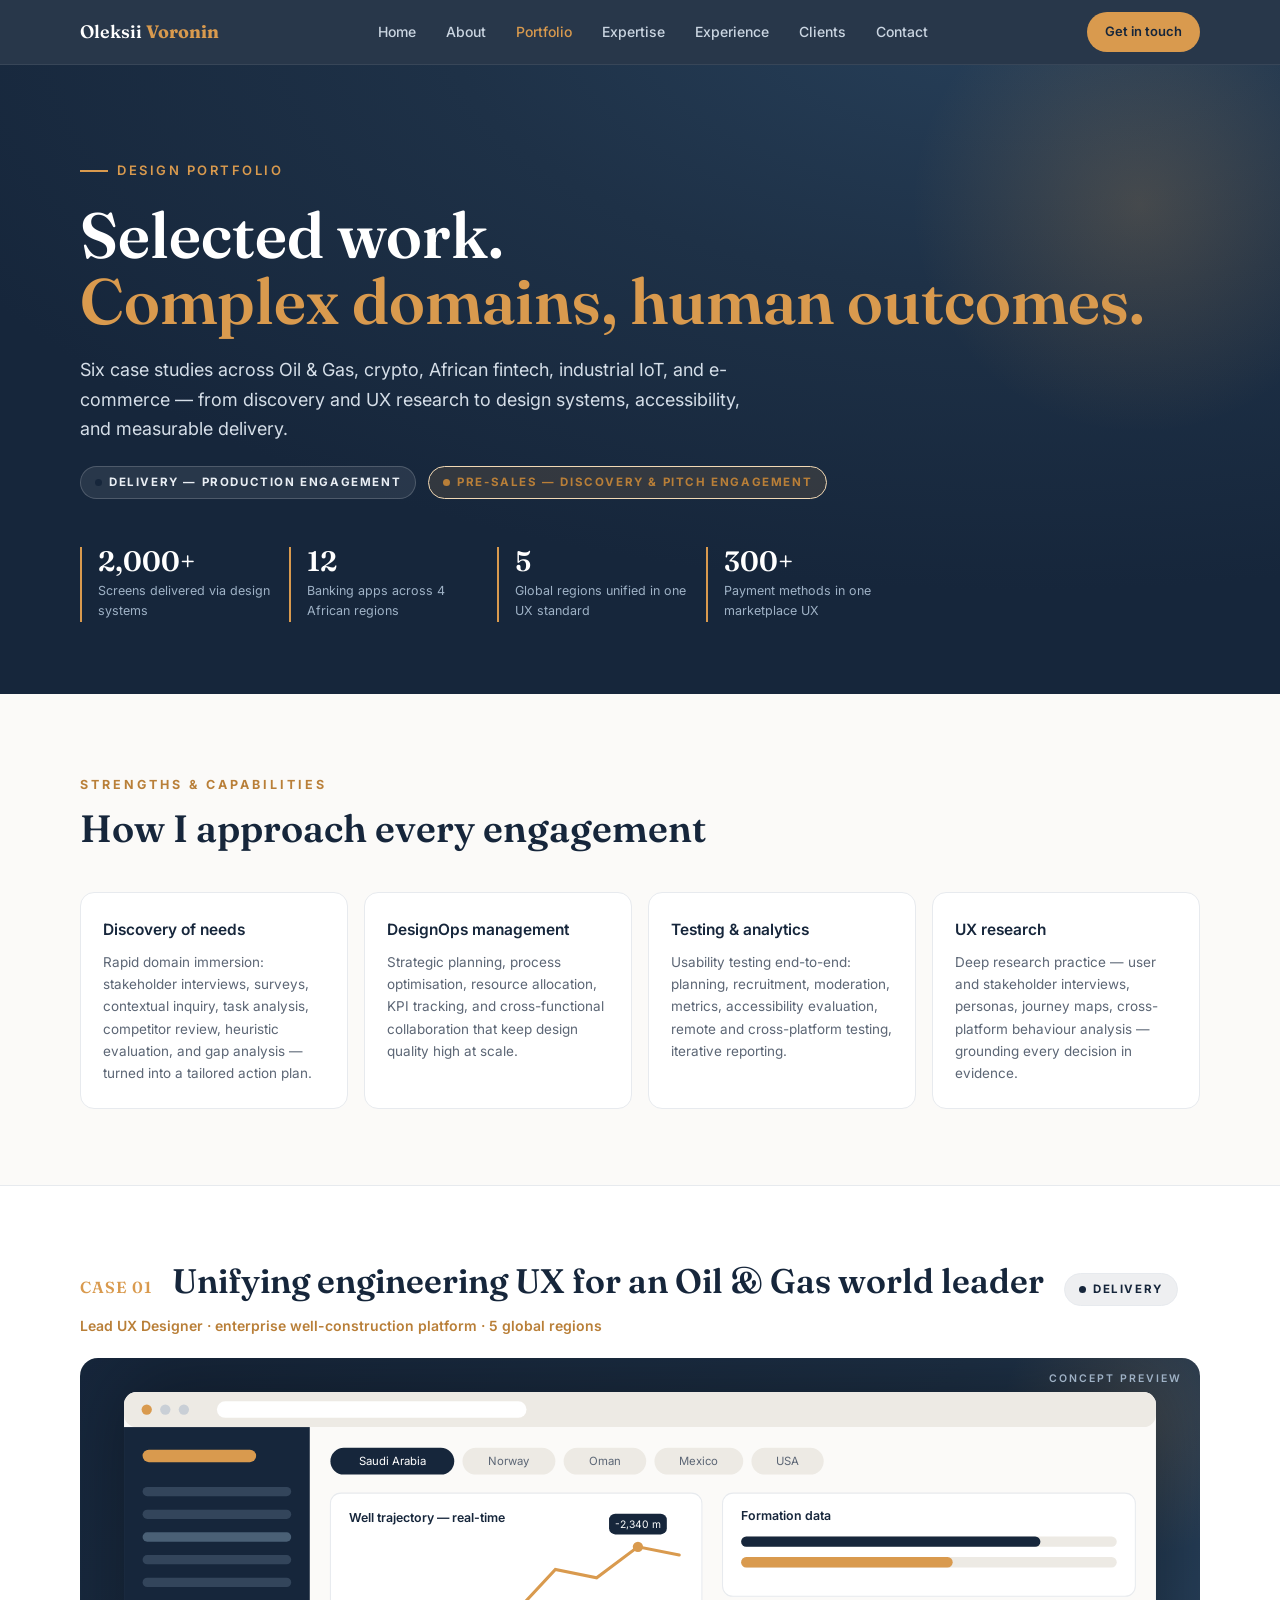
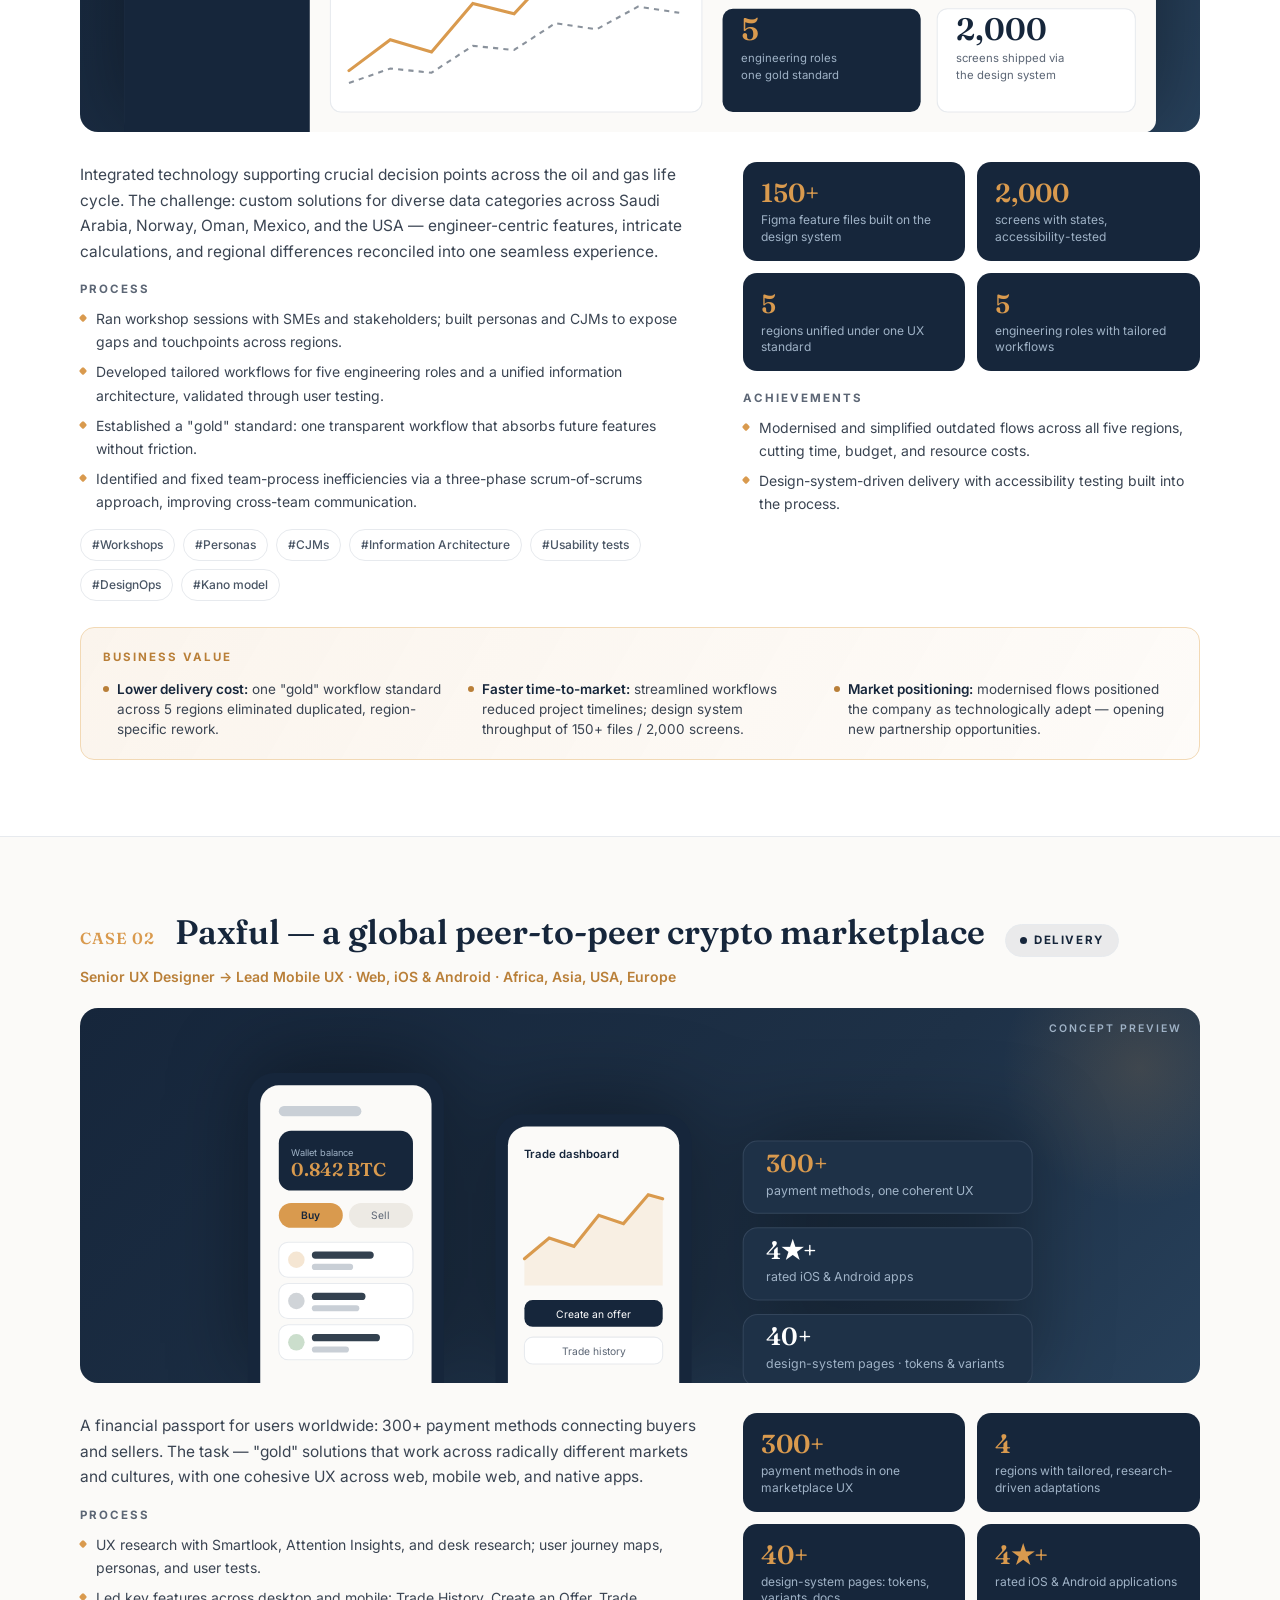
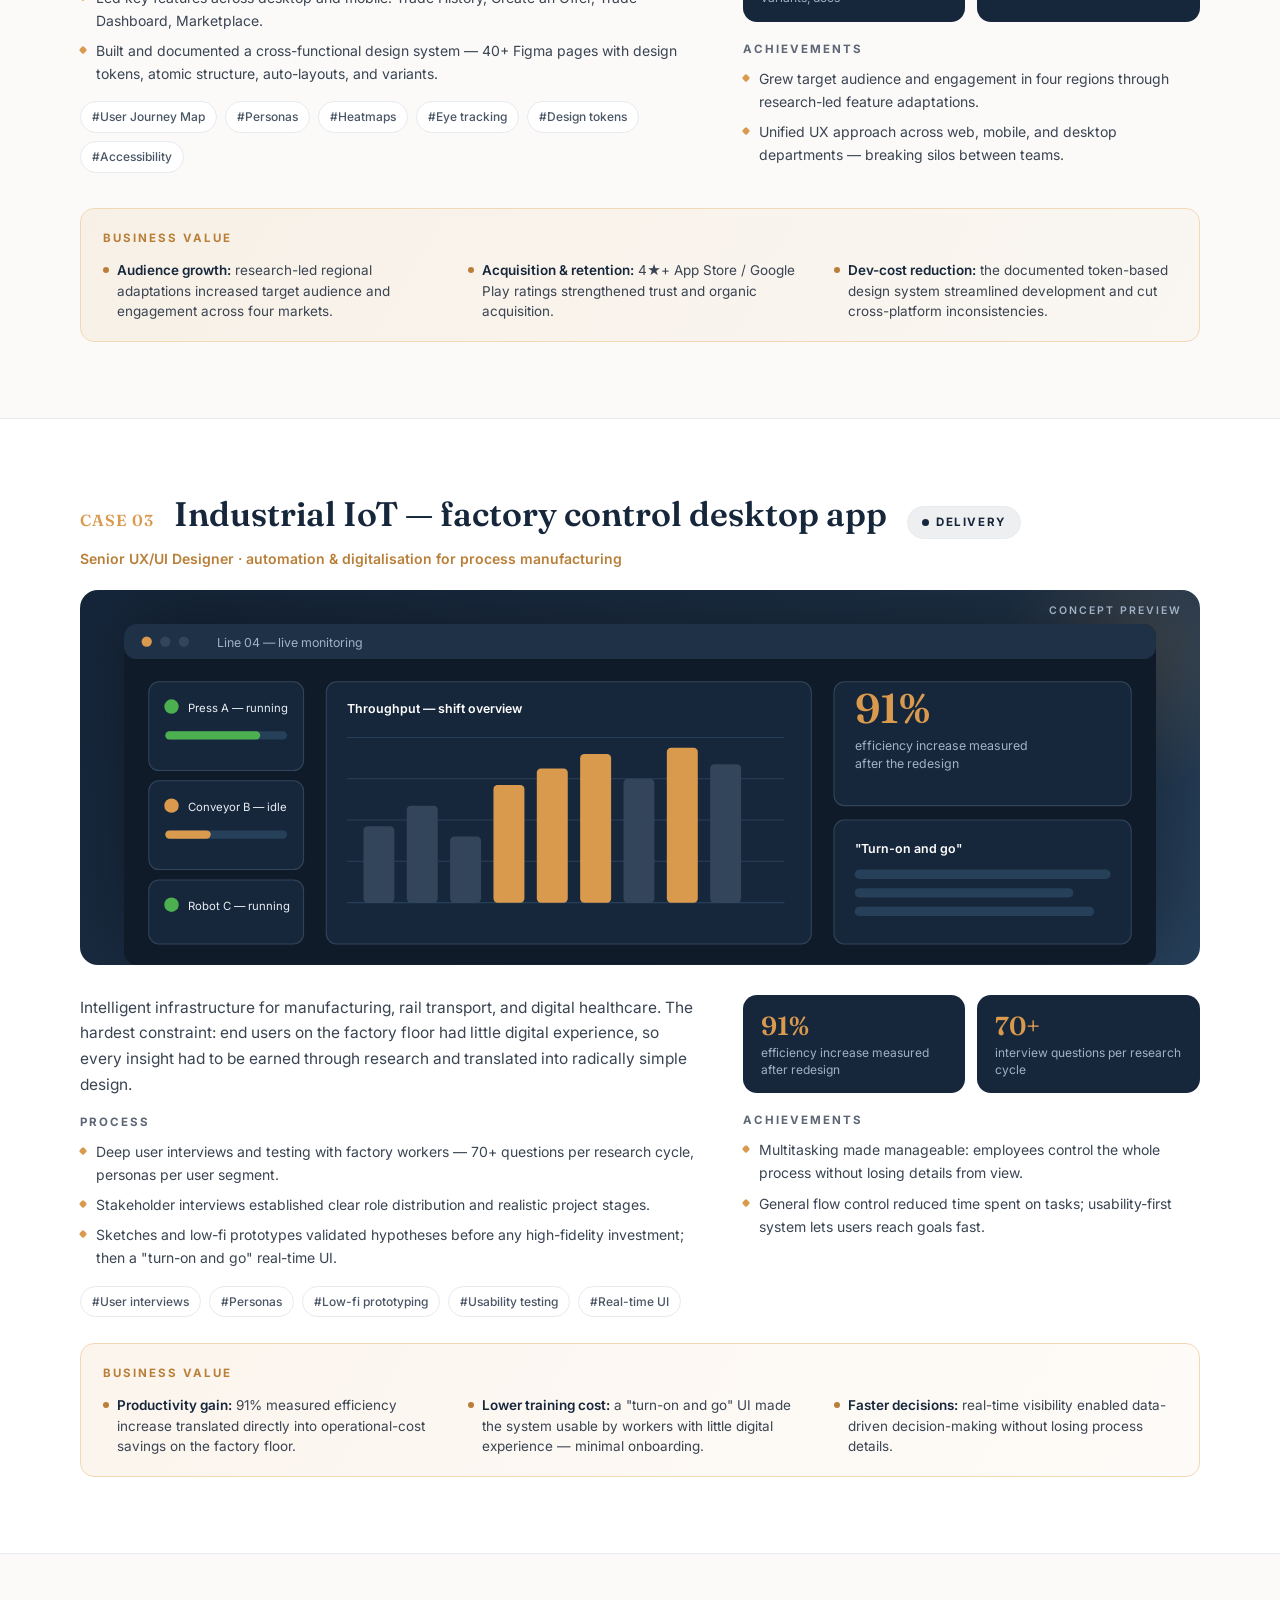
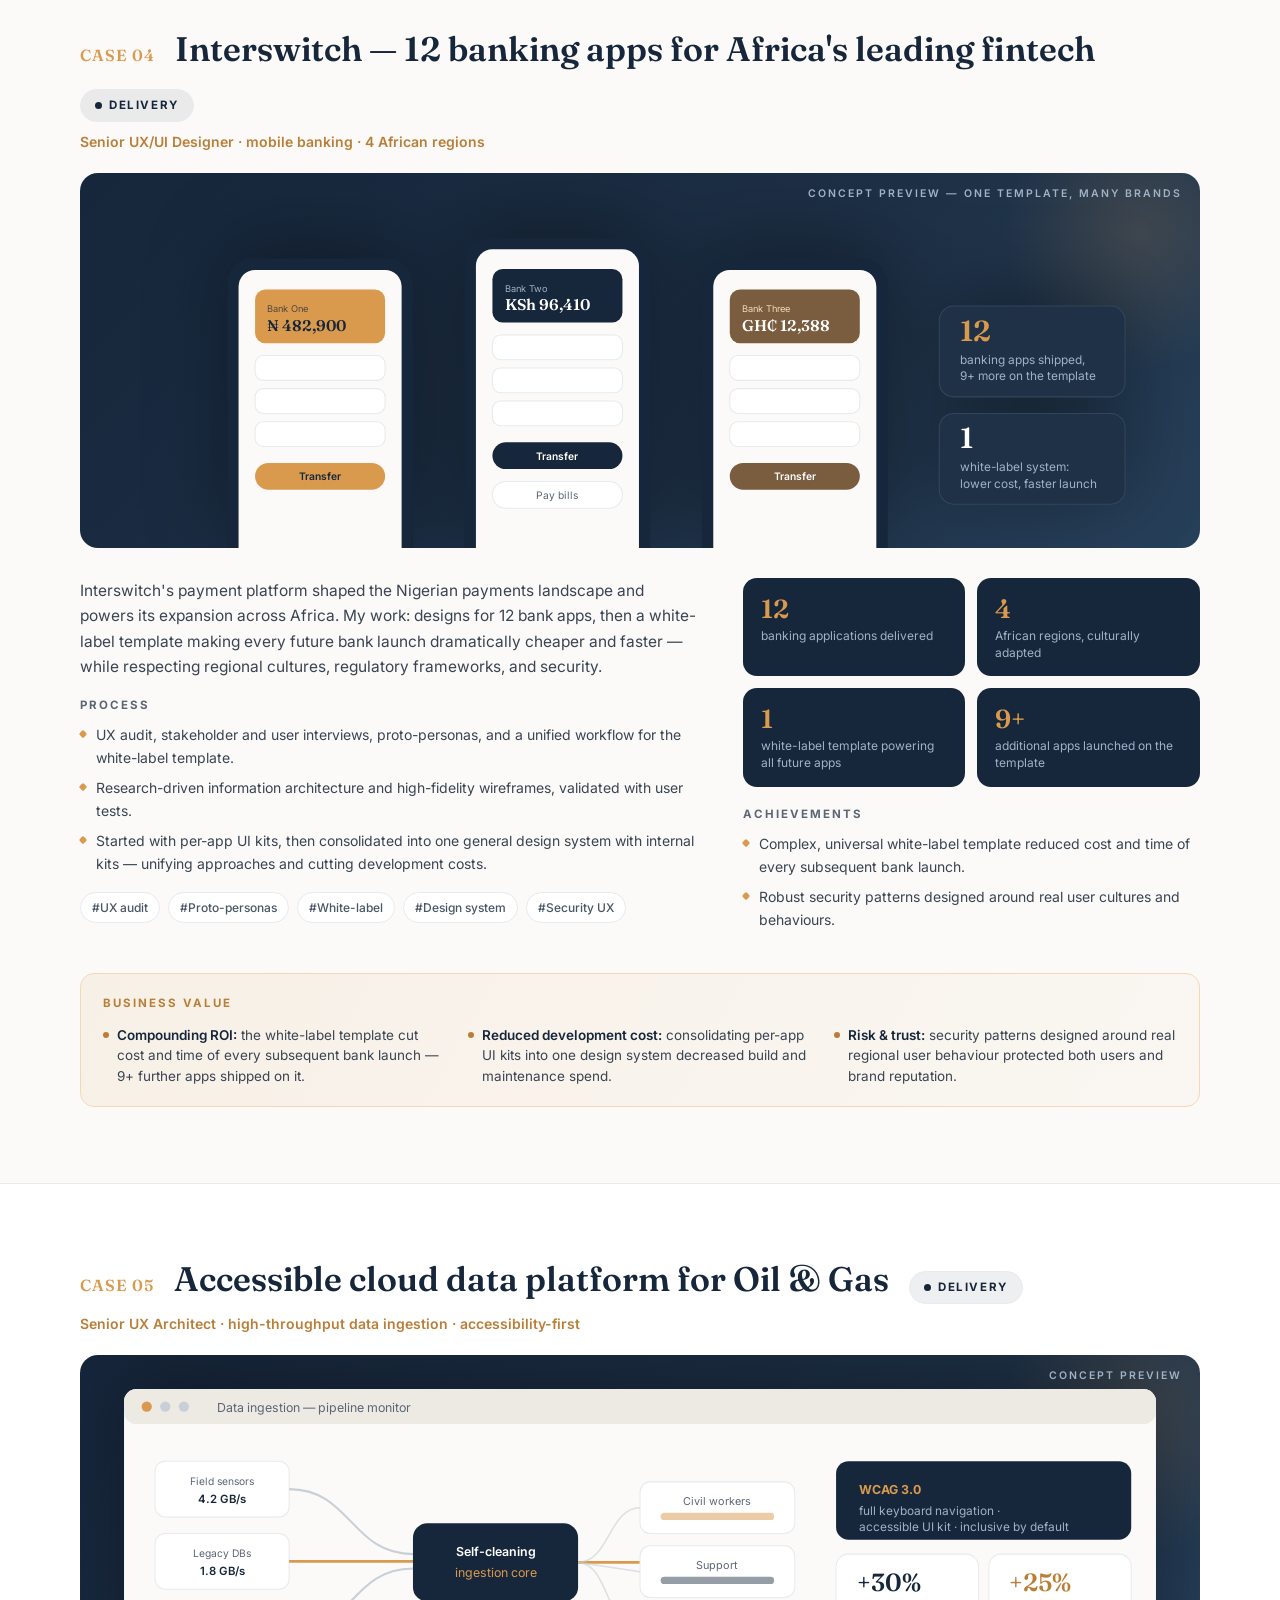
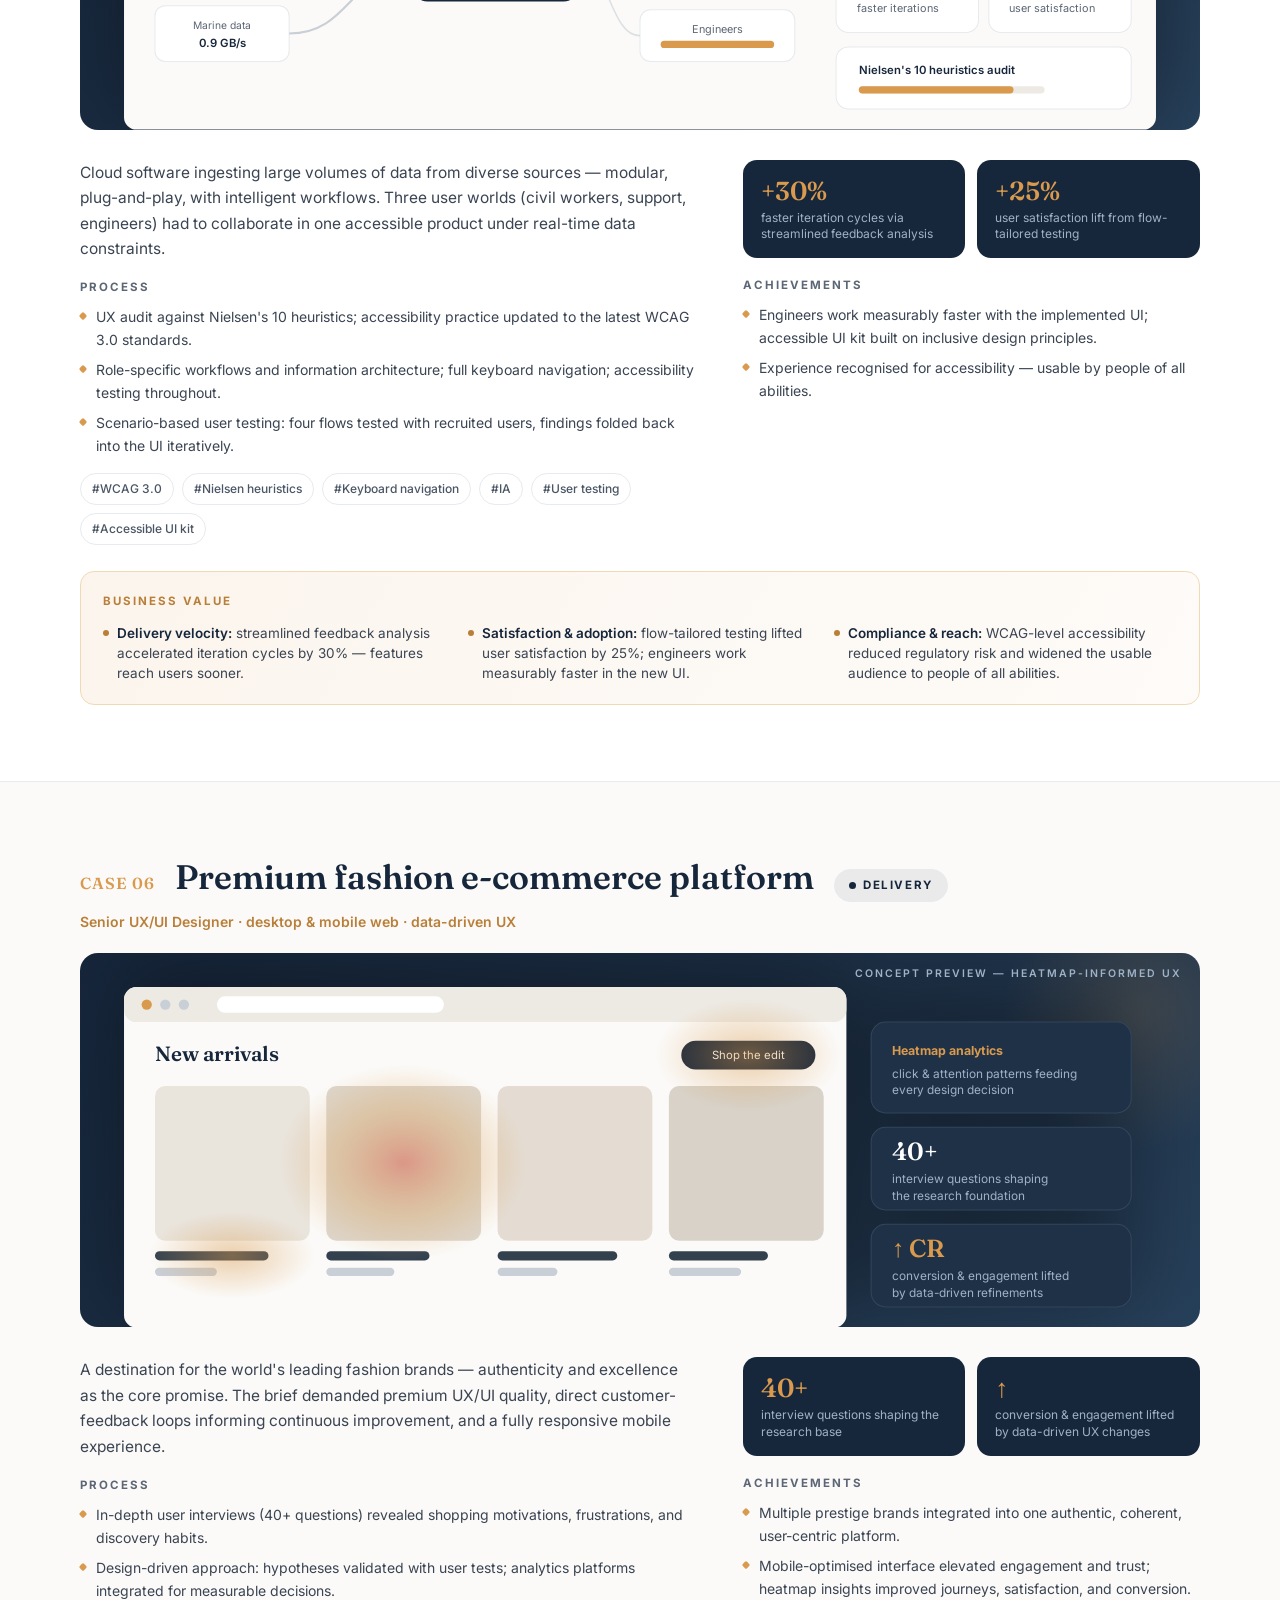
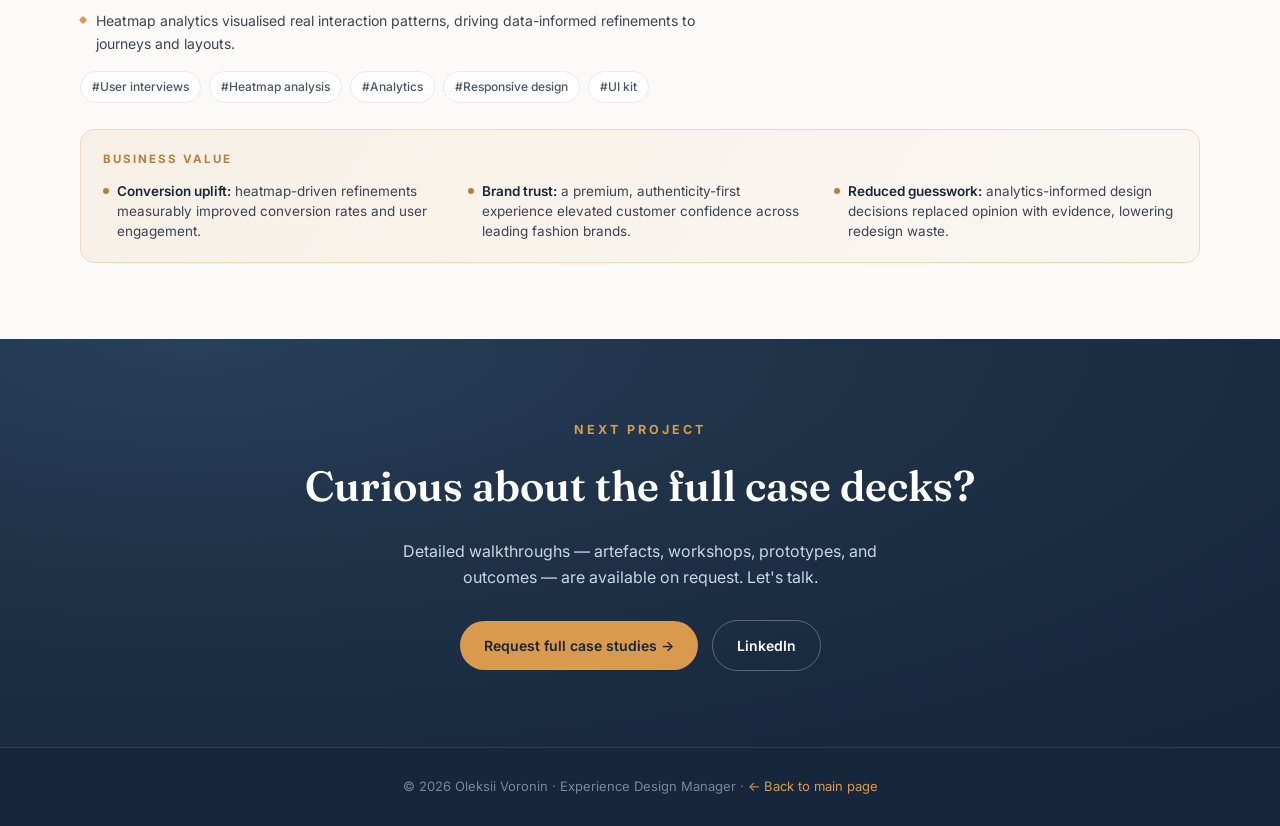
==== commit 60a2d935: "Add files via upload" ====
--- a/portfolio.html
+++ b/portfolio.html
@@ -143,7 +143,10 @@
       <a href="index.html">Home</a>
       <a href="index.html#about">About</a>
       <a class="on" href="portfolio.html">Portfolio</a>
+      <a href="index.html#expertise">Expertise</a>
       <a href="index.html#experience">Experience</a>
+      <a href="index.html#work">Clients</a>
+      <a href="index.html#contact">Contact</a>
     </div>
     <a class="nav-cta" href="mailto:dev.voronin@gmail.com?subject=Design%20opportunity%20—%20from%20your%20portfolio&body=Hi%20Oleksii%2C%0A%0A">Get in touch</a>
   </div>
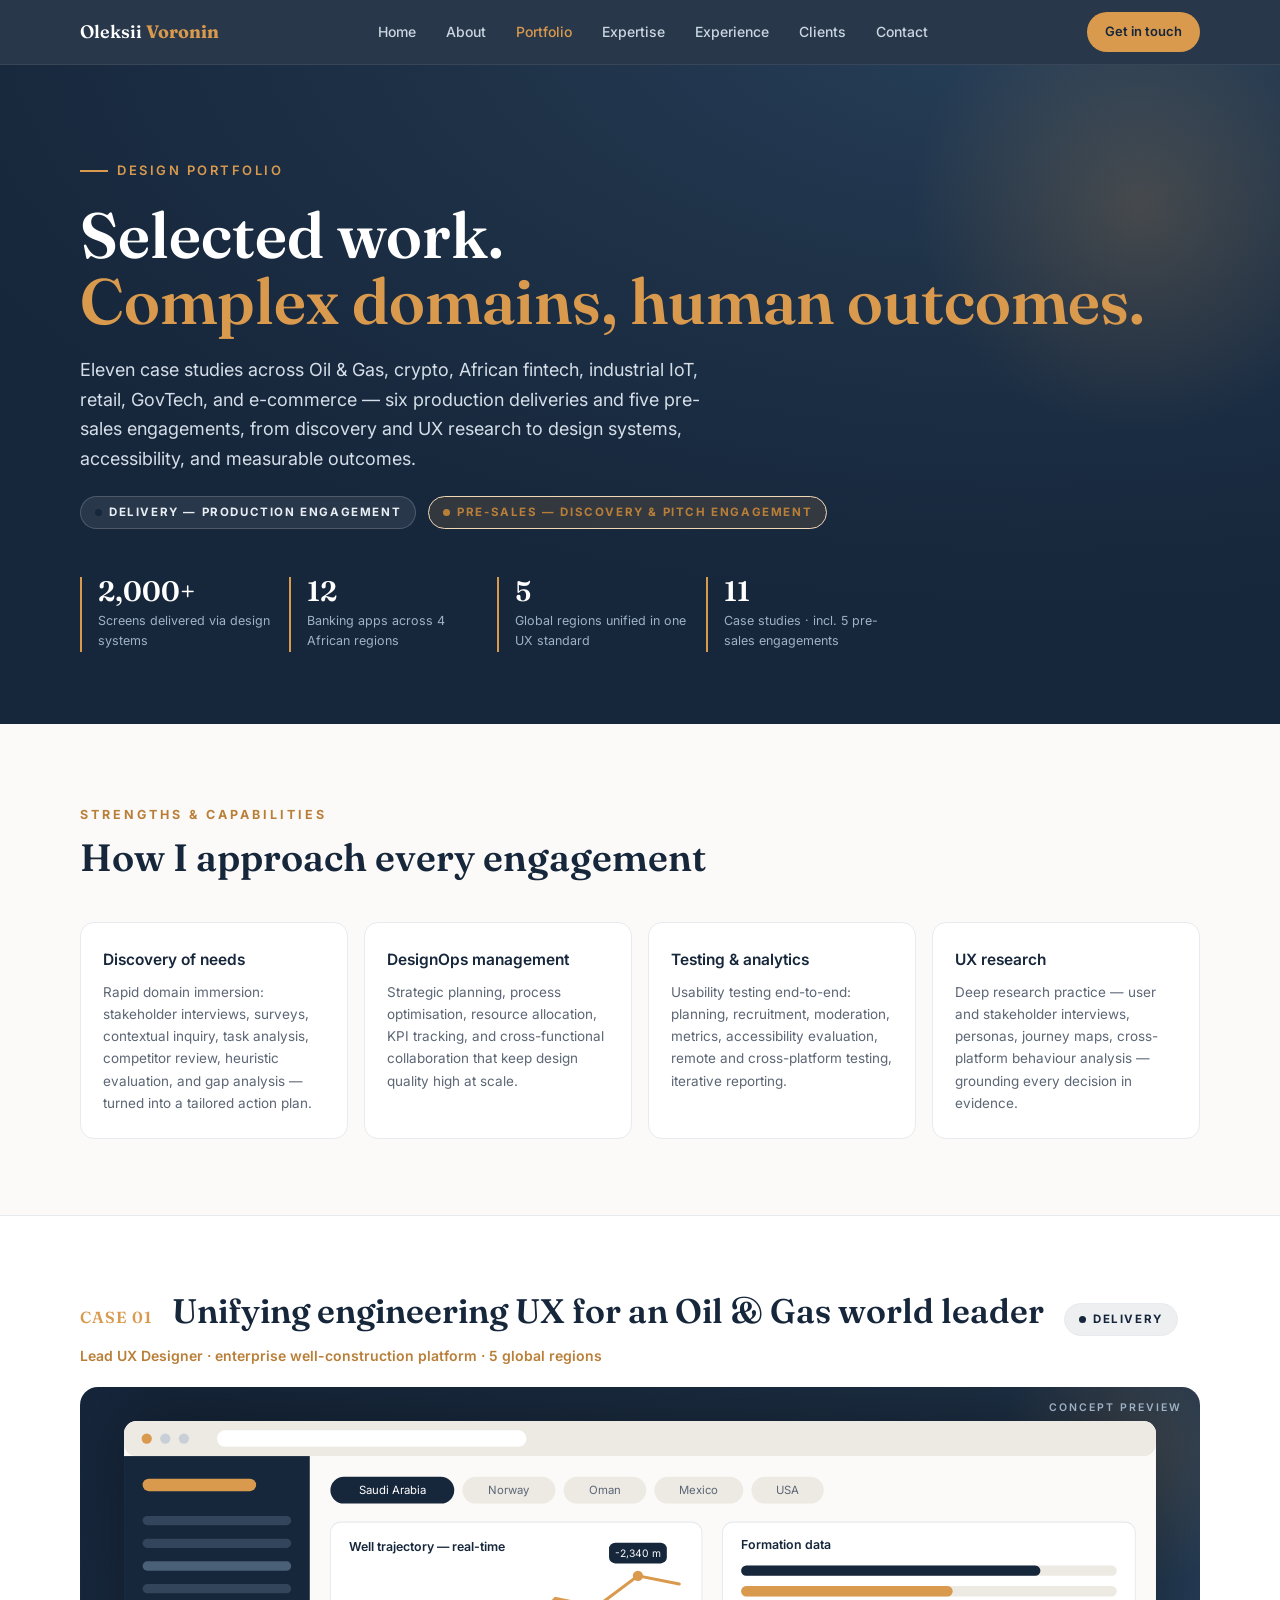
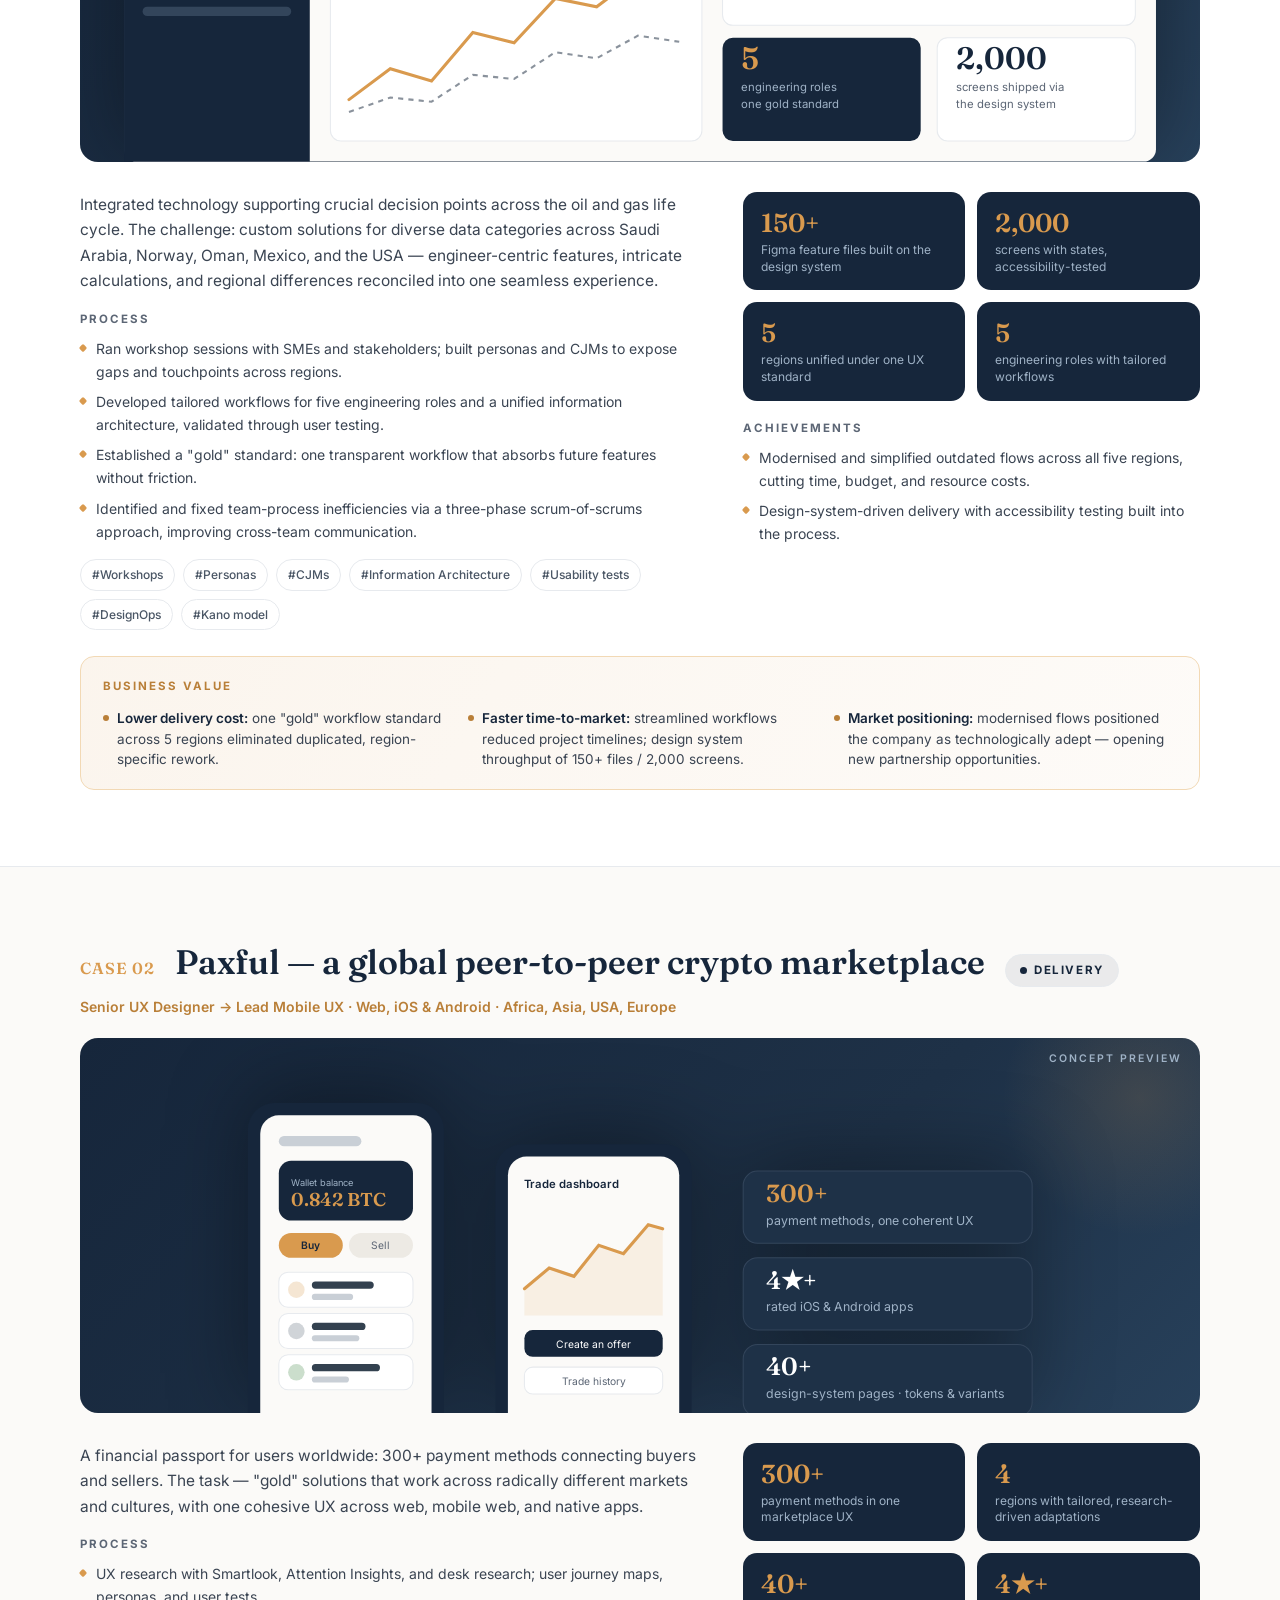
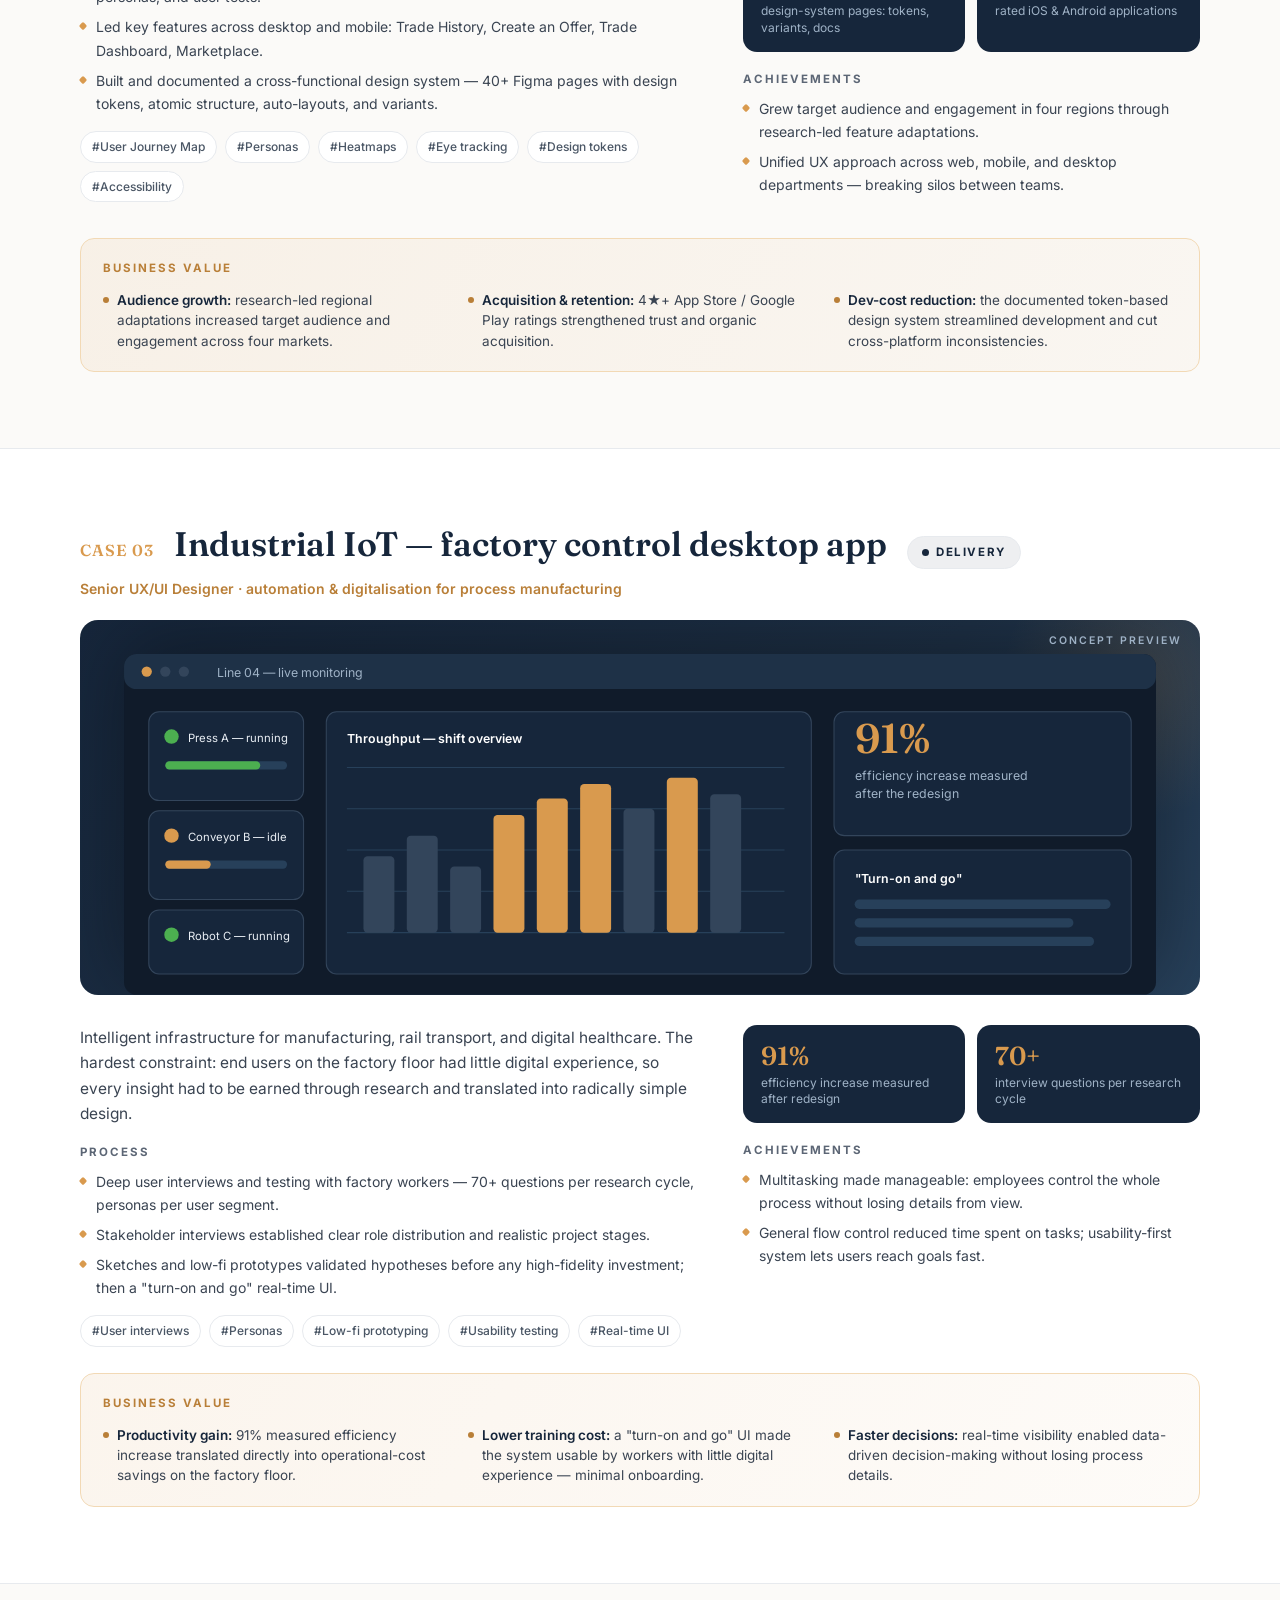
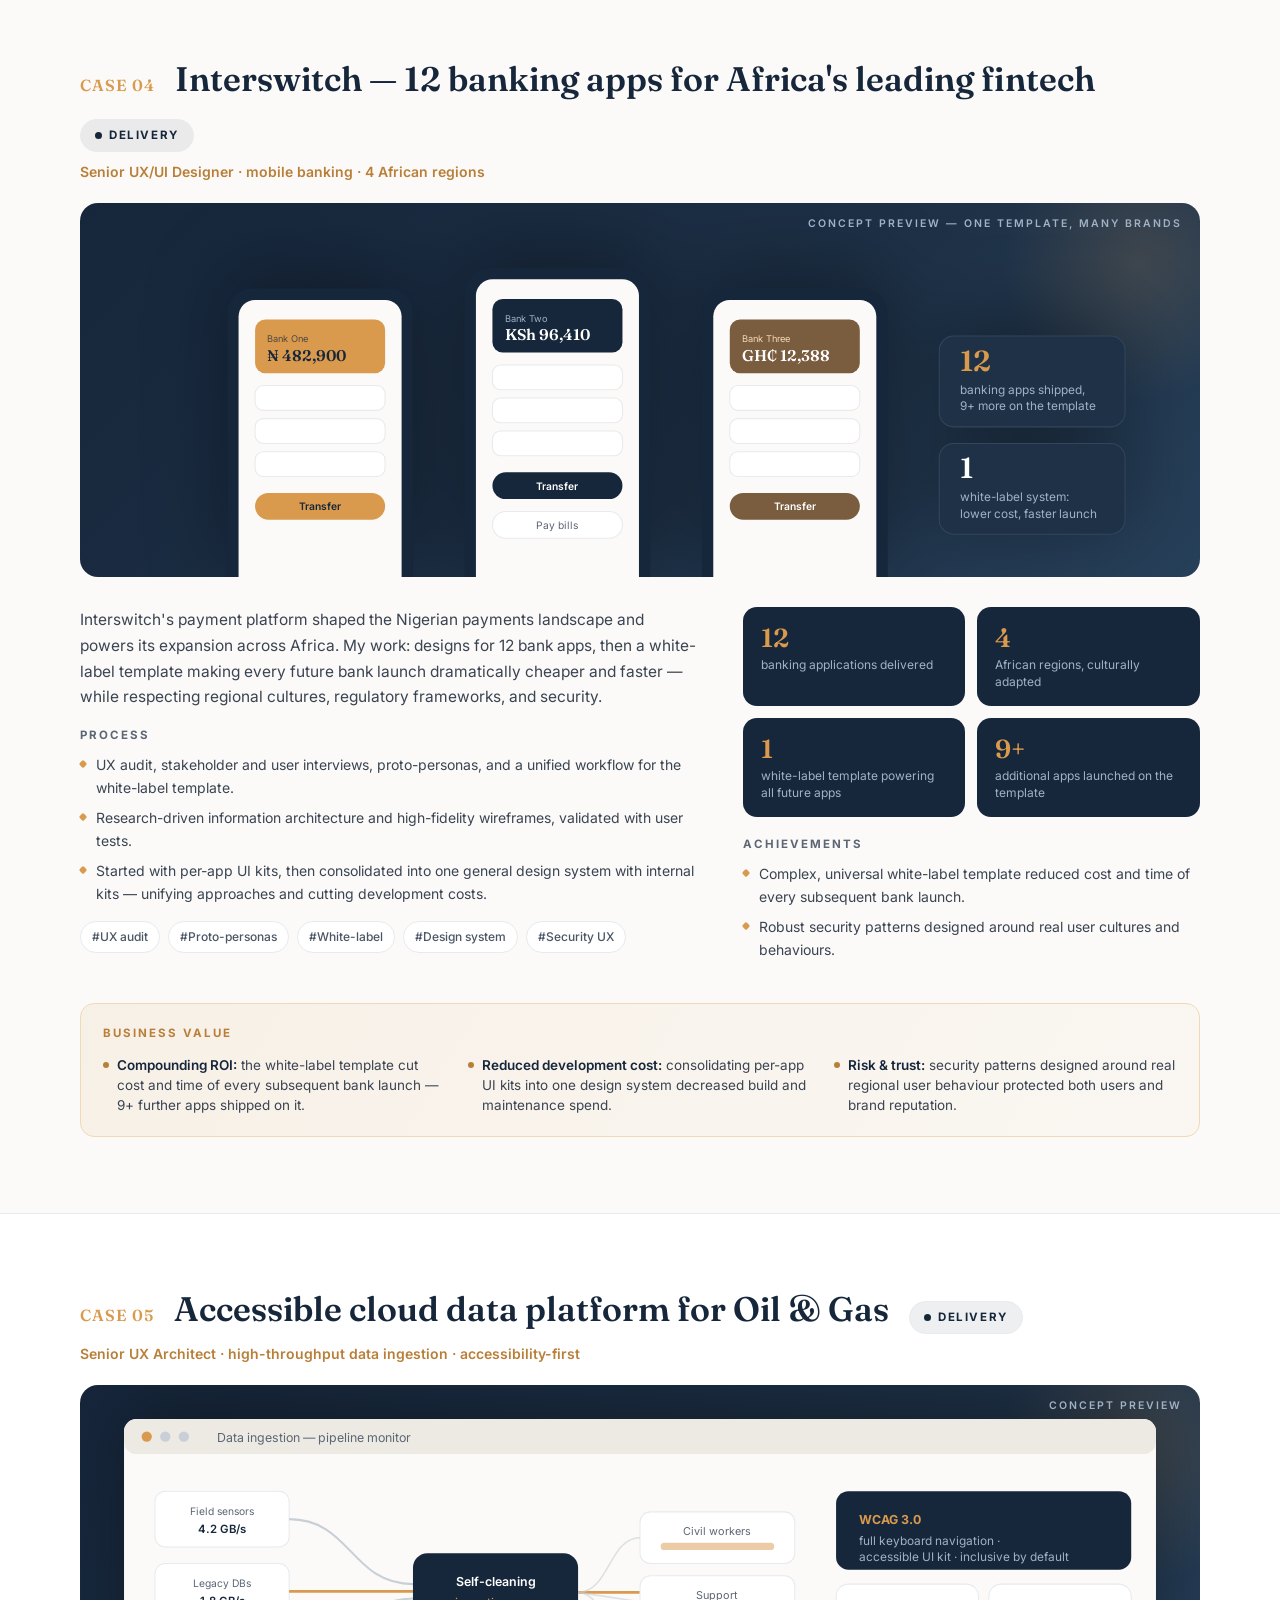
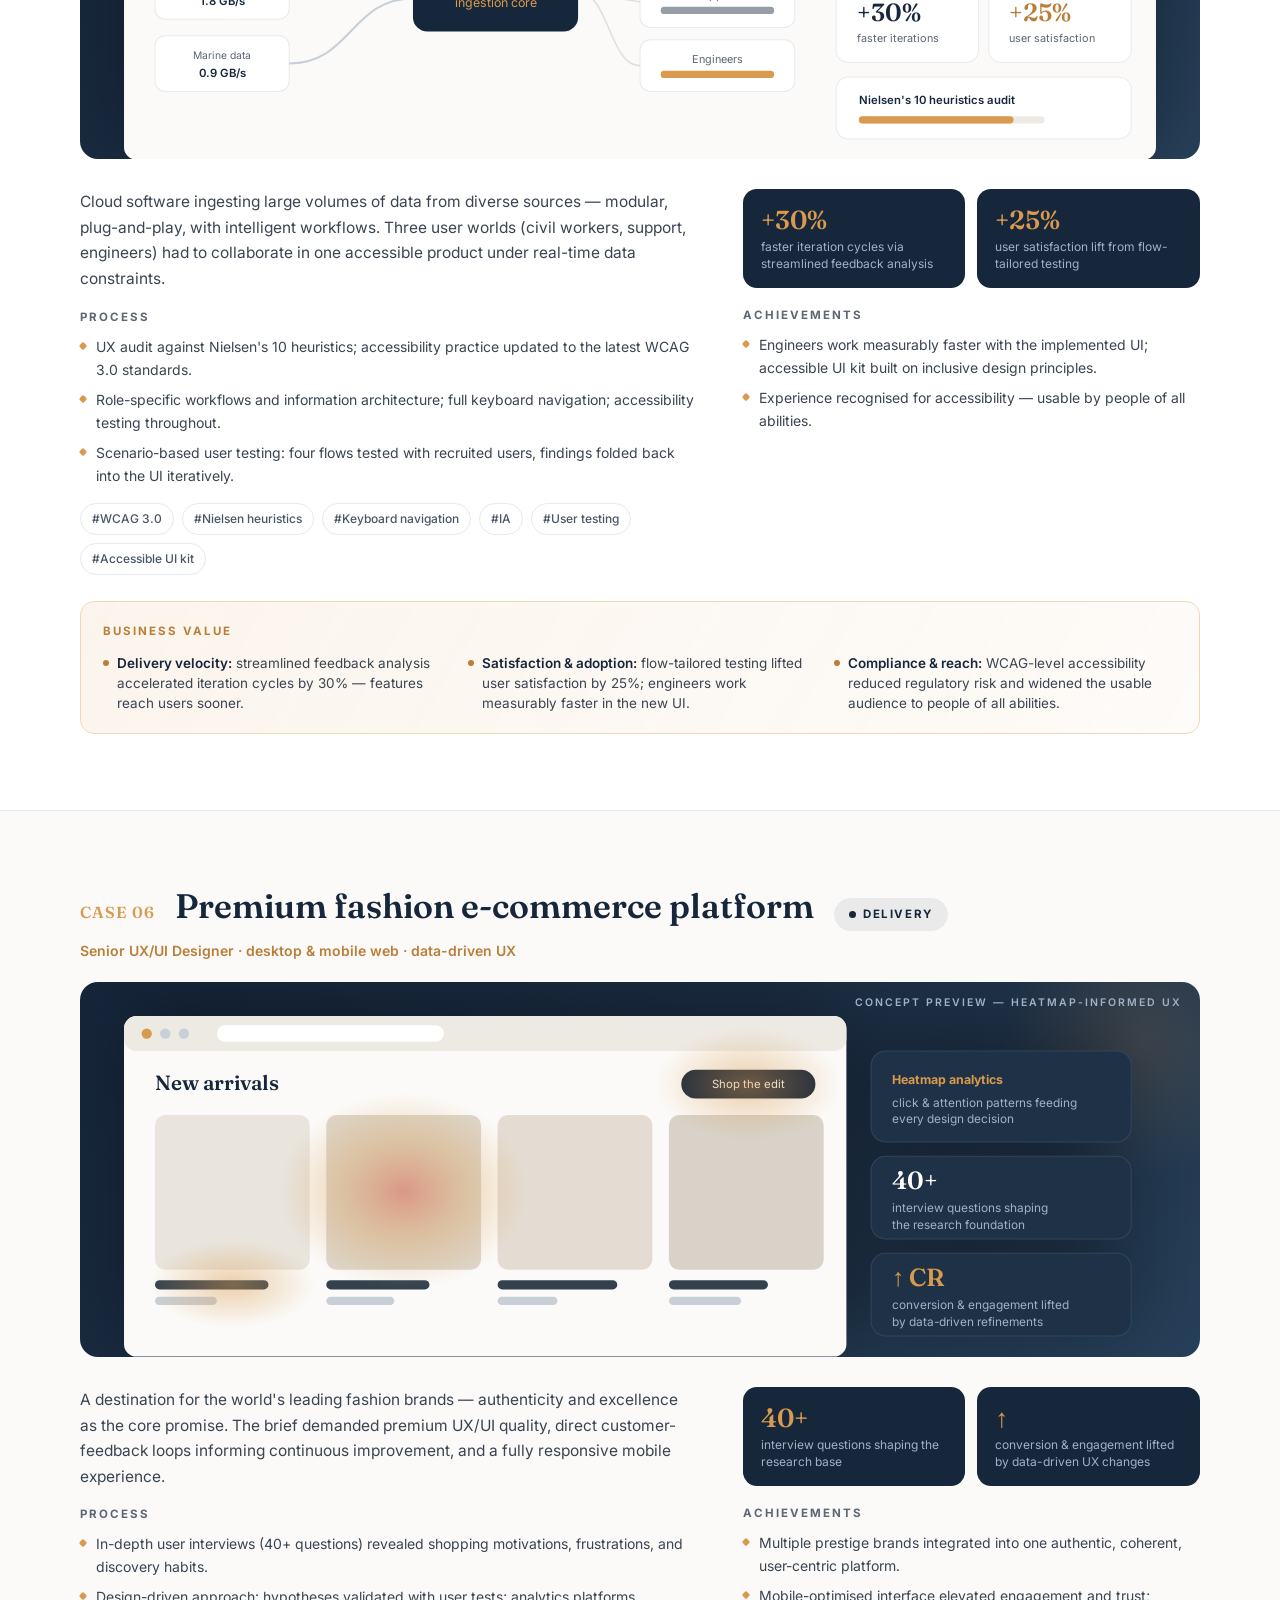
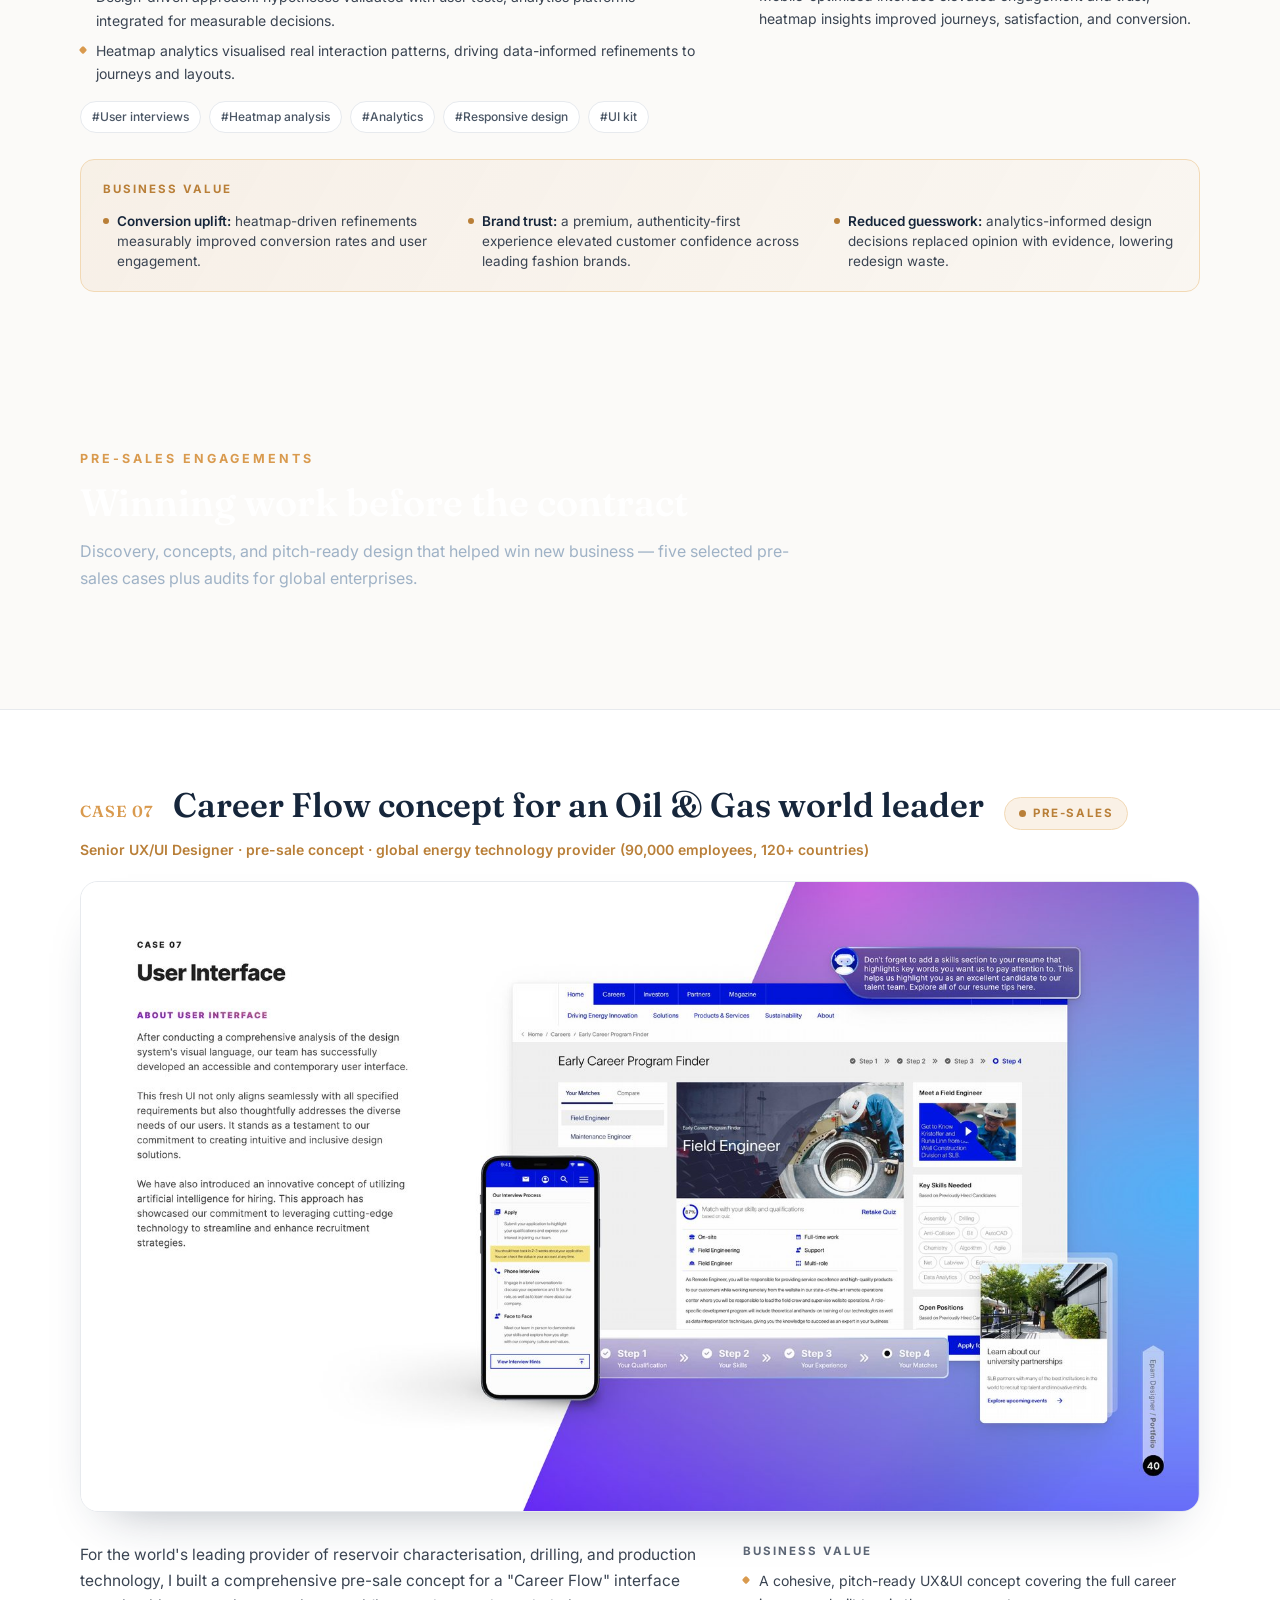
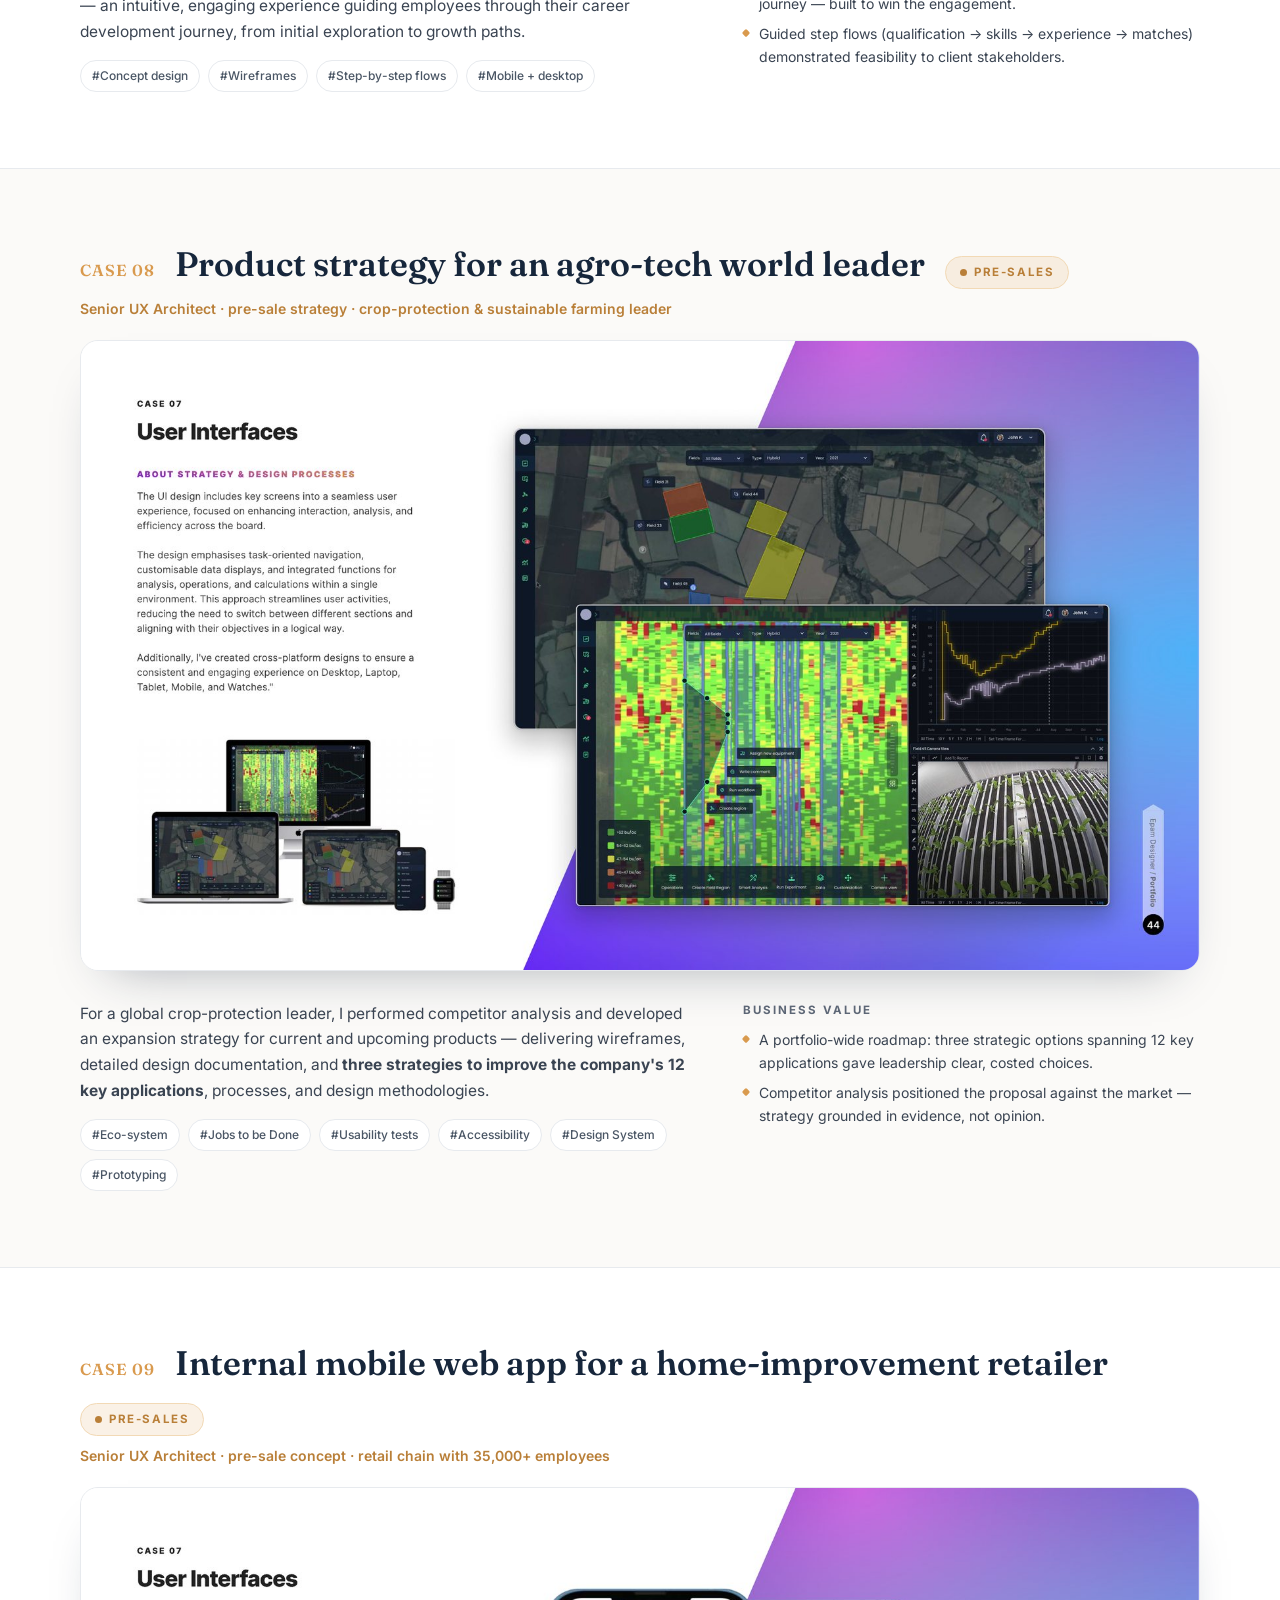
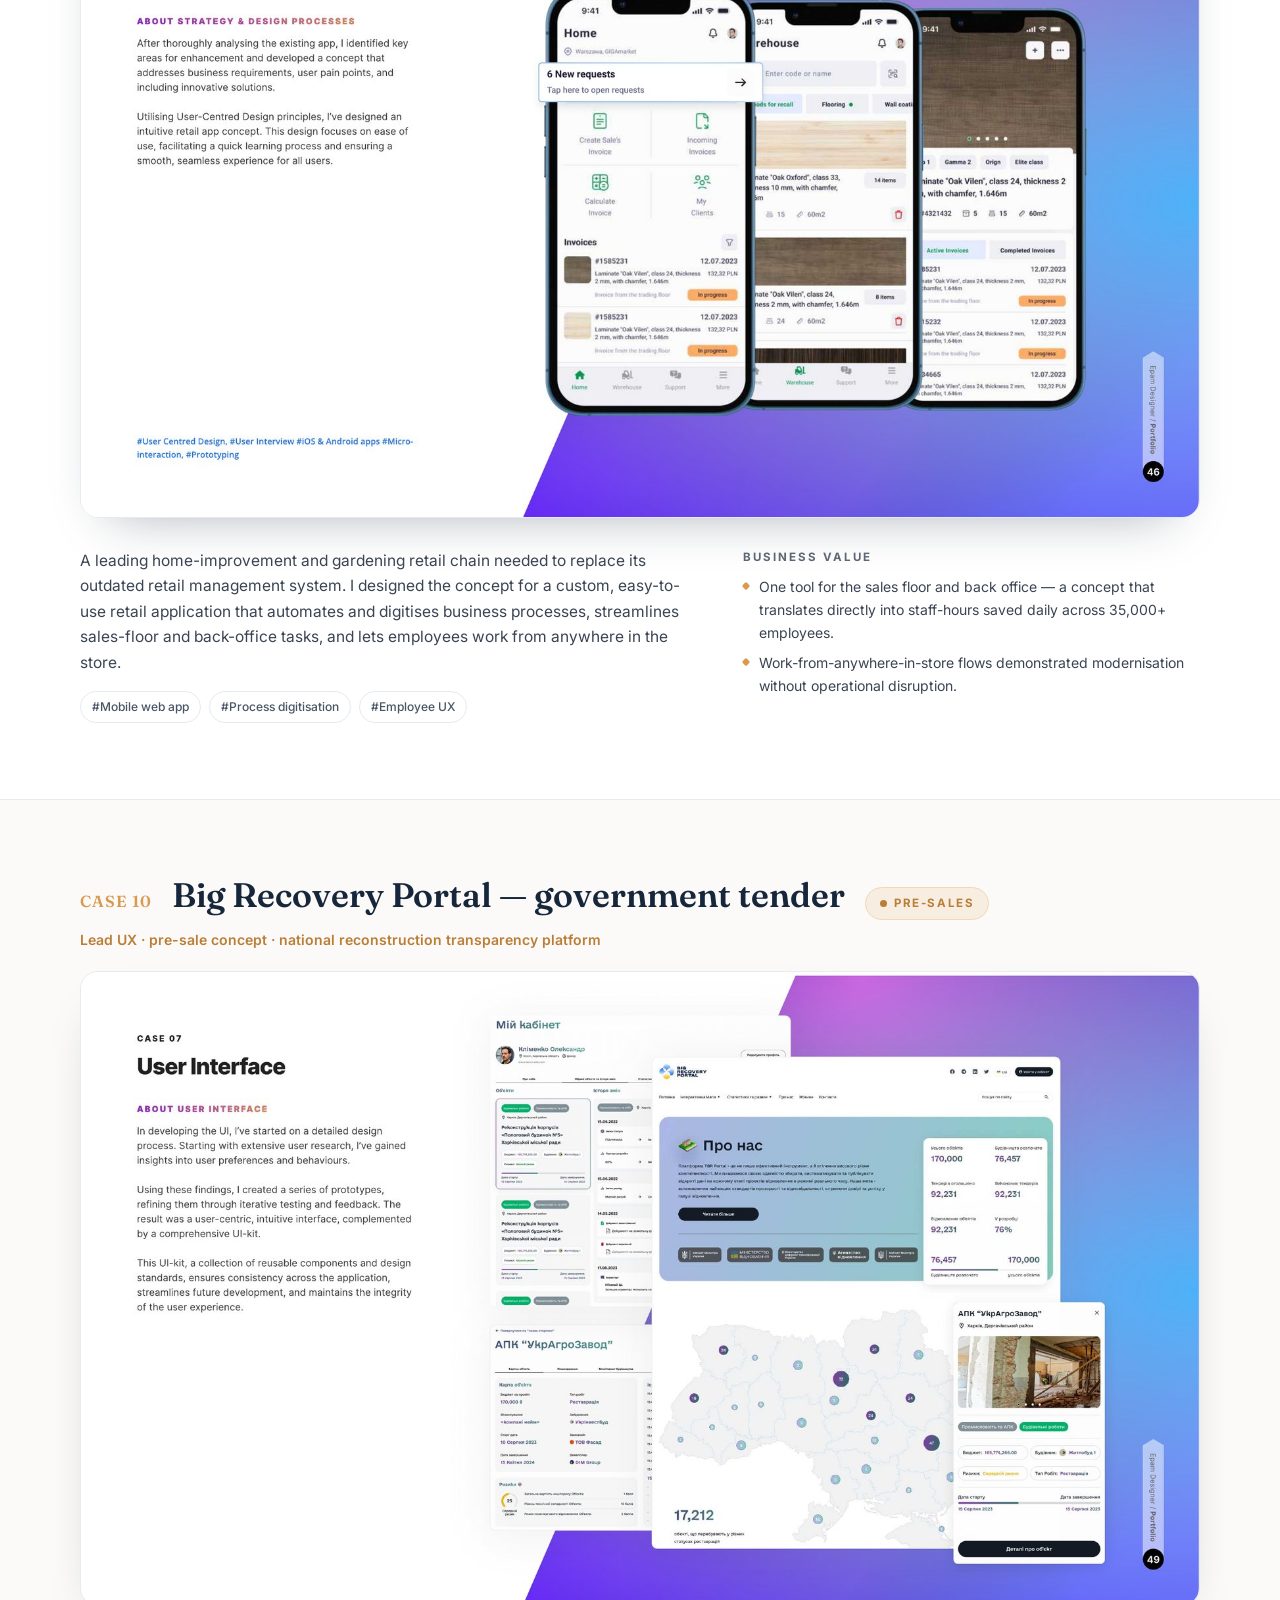
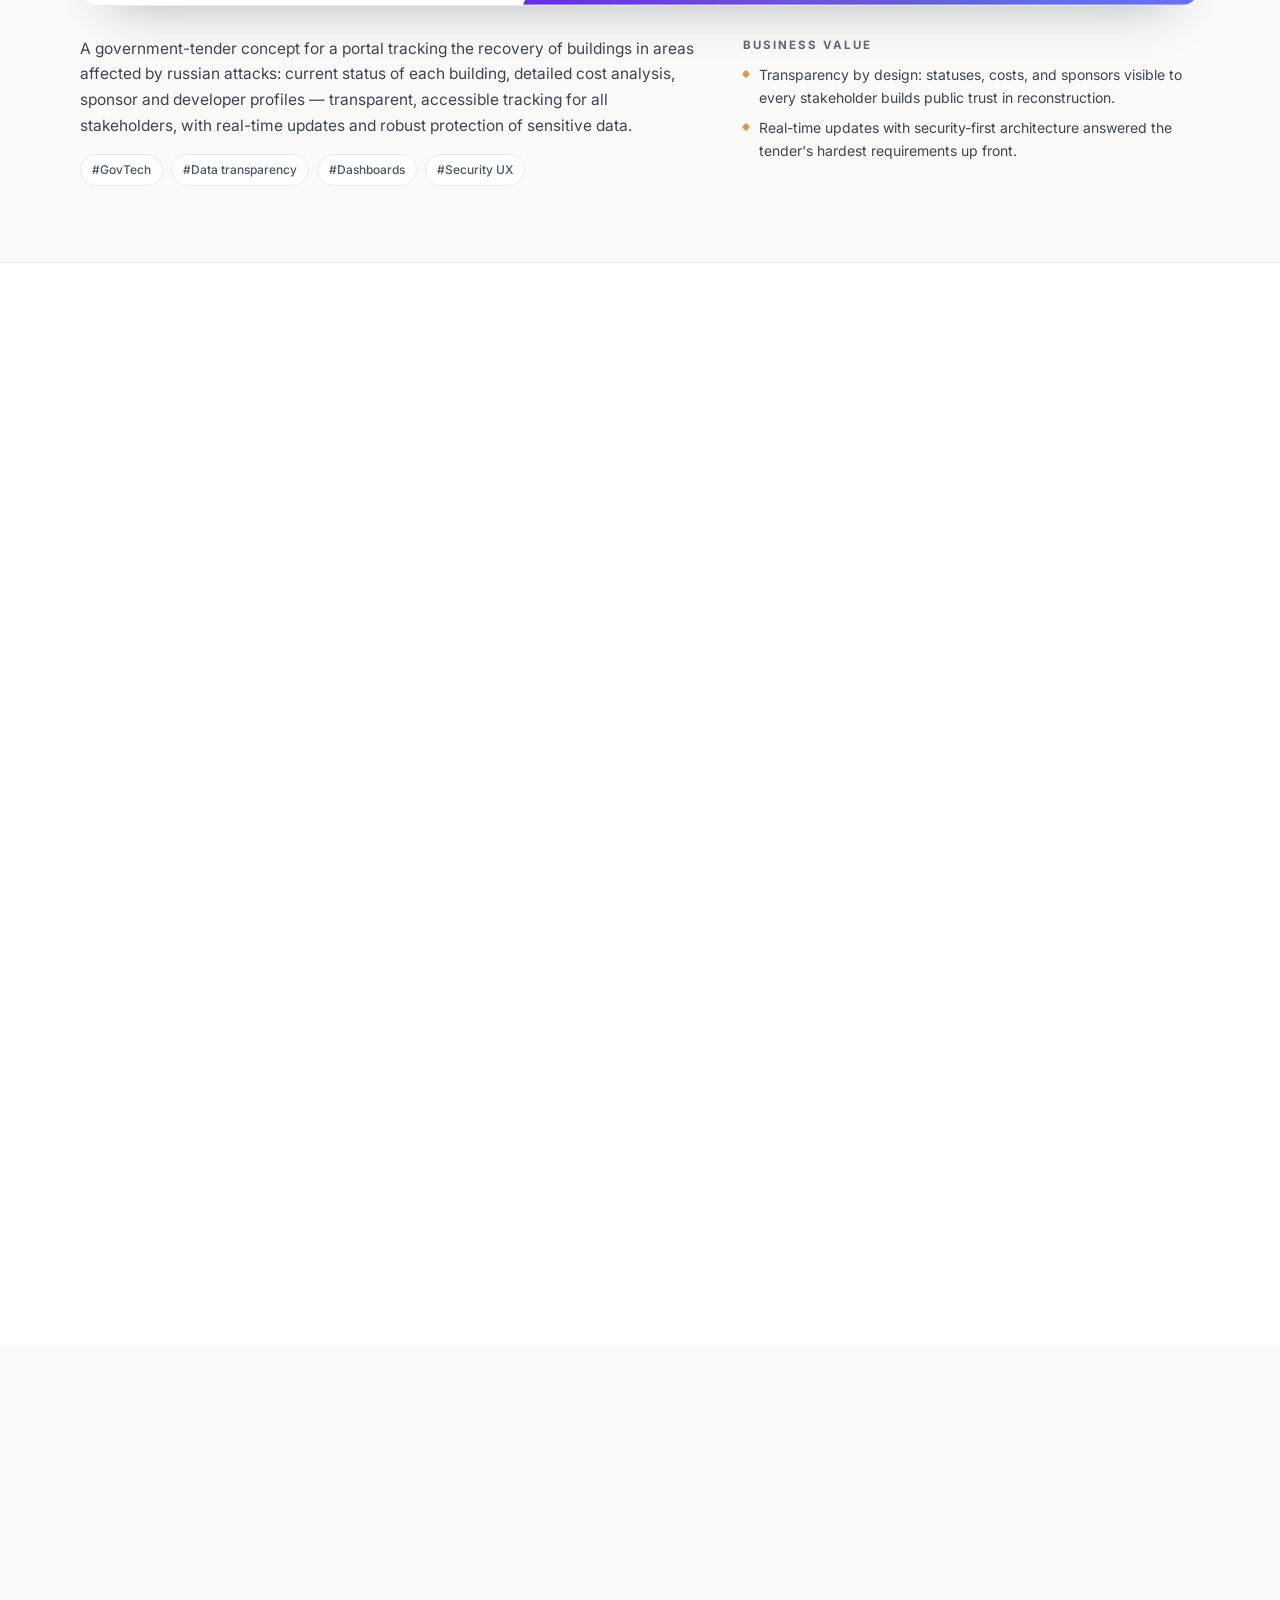
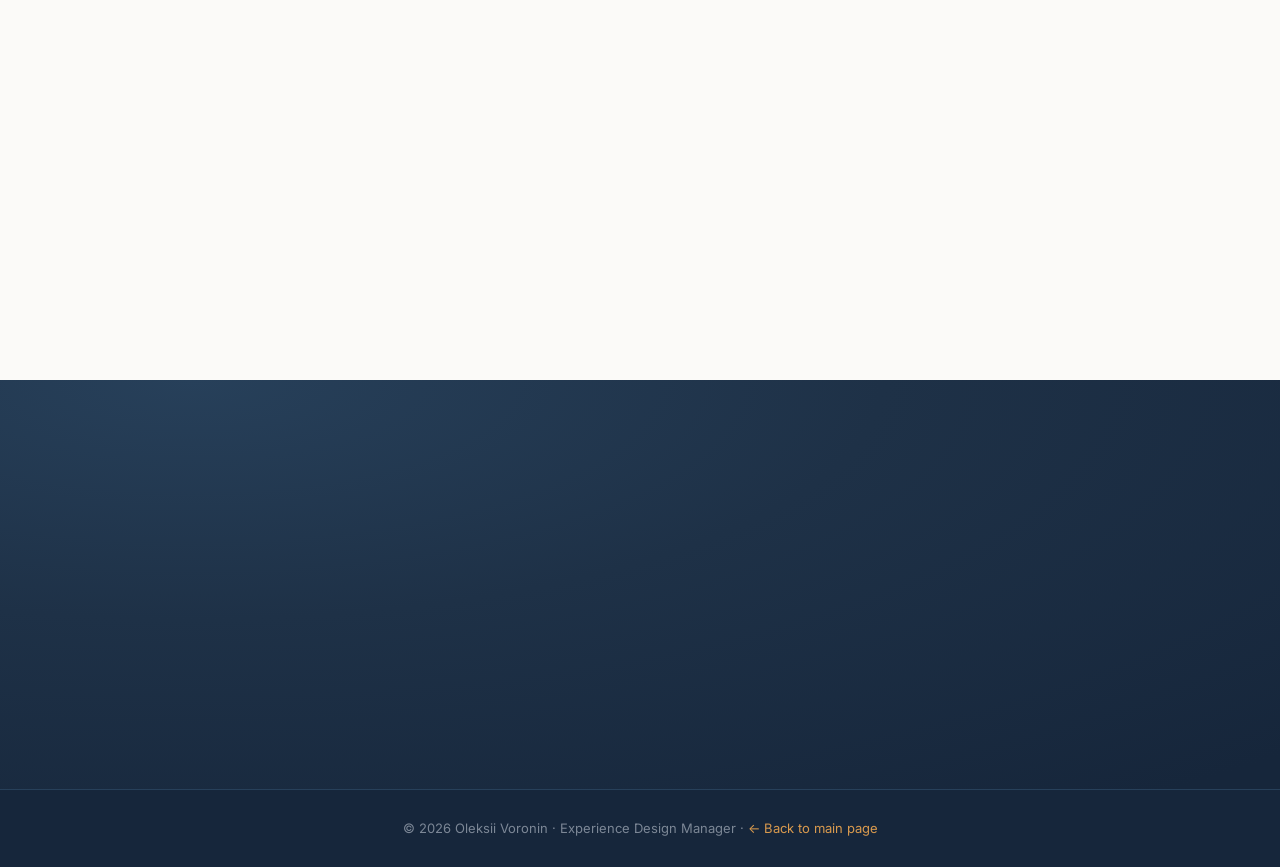
==== commit 5c4164f4: "Add files via upload" ====
--- a/portfolio.html
+++ b/portfolio.html
@@ -156,7 +156,7 @@
   <div class="wrap">
     <div class="eyebrow">Design Portfolio</div>
     <h1>Selected work.<br><span>Complex domains, human outcomes.</span></h1>
-    <p class="lead">Six case studies across Oil &amp; Gas, crypto, African fintech, industrial IoT, and e-commerce — from discovery and UX research to design systems, accessibility, and measurable delivery.</p>
+    <p class="lead">Eleven case studies across Oil &amp; Gas, crypto, African fintech, industrial IoT, retail, GovTech, and e-commerce — six production deliveries and five pre-sales engagements, from discovery and UX research to design systems, accessibility, and measurable outcomes.</p>
     <div style="margin-top:22px; display:flex; gap:12px; flex-wrap:wrap; align-items:center;">
       <span class="badge delivery" style="background:rgba(255,255,255,.08); color:#E9EEF4; border-color:rgba(255,255,255,.18);">Delivery — production engagement</span>
       <span class="badge presales">Pre-sales — discovery &amp; pitch engagement</span>
@@ -165,7 +165,7 @@
       <div class="hstat"><div class="n">2,000+</div><div class="t">Screens delivered via design systems</div></div>
       <div class="hstat"><div class="n">12</div><div class="t">Banking apps across 4 African regions</div></div>
       <div class="hstat"><div class="n">5</div><div class="t">Global regions unified in one UX standard</div></div>
-      <div class="hstat"><div class="n">300+</div><div class="t">Payment methods in one marketplace UX</div></div>
+      <div class="hstat"><div class="n">11</div><div class="t">Case studies · incl. 5 pre-sales engagements</div></div>
     </div>
   </div>
 </header>
@@ -226,7 +226,7 @@
         <text x="806" y="278" font-family="Inter,Arial" font-size="11" fill="#5C6675">the design system</text>
       </svg>
     </div>
-    <figure class="shot" id="shot-01"><img src="img/case-01.png" alt="Case 01 — real product screenshots" loading="lazy" onload="this.parentElement.classList.add('loaded')"></figure>
+    <figure class="shot" id="shot-01"><img src="img/case-01.jpg" alt="Case 01 — product design showcase" loading="lazy" onload="this.parentElement.classList.add('loaded'); var p=this.parentElement.previousElementSibling; if(p&&p.classList.contains('prev'))p.style.display='none';"></figure>
     <div class="case-grid">
       <div>
         <p class="about">Integrated technology supporting crucial decision points across the oil and gas life cycle. The challenge: custom solutions for diverse data categories across Saudi Arabia, Norway, Oman, Mexico, and the USA — engineer-centric features, intricate calculations, and regional differences reconciled into one seamless experience.</p>
@@ -305,7 +305,7 @@
         </g>
       </svg>
     </div>
-    <figure class="shot" id="shot-02"><img src="img/case-02.png" alt="Case 02 — real product screenshots" loading="lazy" onload="this.parentElement.classList.add('loaded')"></figure>
+    <figure class="shot" id="shot-02"><img src="img/case-02.jpg" alt="Case 02 — product design showcase" loading="lazy" onload="this.parentElement.classList.add('loaded'); var p=this.parentElement.previousElementSibling; if(p&&p.classList.contains('prev'))p.style.display='none';"></figure>
     <div class="case-grid">
       <div>
         <p class="about">A financial passport for users worldwide: 300+ payment methods connecting buyers and sellers. The task — "gold" solutions that work across radically different markets and cultures, with one cohesive UX across web, mobile web, and native apps.</p>
@@ -372,7 +372,7 @@
         <rect x="708" y="238" width="248" height="9" rx="4.5" fill="#27405A"/><rect x="708" y="256" width="212" height="9" rx="4.5" fill="#27405A"/><rect x="708" y="274" width="232" height="9" rx="4.5" fill="#27405A"/>
       </svg>
     </div>
-    <figure class="shot" id="shot-03"><img src="img/case-03.png" alt="Case 03 — real product screenshots" loading="lazy" onload="this.parentElement.classList.add('loaded')"></figure>
+    <figure class="shot" id="shot-03"><img src="img/case-03.jpg" alt="Case 03 — product design showcase" loading="lazy" onload="this.parentElement.classList.add('loaded'); var p=this.parentElement.previousElementSibling; if(p&&p.classList.contains('prev'))p.style.display='none';"></figure>
     <div class="case-grid">
       <div>
         <p class="about">Intelligent infrastructure for manufacturing, rail transport, and digital healthcare. The hardest constraint: end users on the factory floor had little digital experience, so every insight had to be earned through research and translated into radically simple design.</p>
@@ -443,7 +443,7 @@
         </g>
       </svg>
     </div>
-    <figure class="shot" id="shot-04"><img src="img/case-04.png" alt="Case 04 — real product screenshots" loading="lazy" onload="this.parentElement.classList.add('loaded')"></figure>
+    <figure class="shot" id="shot-04"><img src="img/case-04.jpg" alt="Case 04 — product design showcase" loading="lazy" onload="this.parentElement.classList.add('loaded'); var p=this.parentElement.previousElementSibling; if(p&&p.classList.contains('prev'))p.style.display='none';"></figure>
     <div class="case-grid">
       <div>
         <p class="about">Interswitch's payment platform shaped the Nigerian payments landscape and powers its expansion across Africa. My work: designs for 12 bank apps, then a white-label template making every future bank launch dramatically cheaper and faster — while respecting regional cultures, regulatory frameworks, and security.</p>
@@ -523,7 +523,7 @@
         </g>
       </svg>
     </div>
-    <figure class="shot" id="shot-05"><img src="img/case-05.png" alt="Case 05 — real product screenshots" loading="lazy" onload="this.parentElement.classList.add('loaded')"></figure>
+    <figure class="shot" id="shot-05"><img src="img/case-05.jpg" alt="Case 05 — product design showcase" loading="lazy" onload="this.parentElement.classList.add('loaded'); var p=this.parentElement.previousElementSibling; if(p&&p.classList.contains('prev'))p.style.display='none';"></figure>
     <div class="case-grid">
       <div>
         <p class="about">Cloud software ingesting large volumes of data from diverse sources — modular, plug-and-play, with intelligent workflows. Three user worlds (civil workers, support, engineers) had to collaborate in one accessible product under real-time data constraints.</p>
@@ -601,7 +601,7 @@
         </g>
       </svg>
     </div>
-    <figure class="shot" id="shot-06"><img src="img/case-06.png" alt="Case 06 — real product screenshots" loading="lazy" onload="this.parentElement.classList.add('loaded')"></figure>
+    <figure class="shot" id="shot-06"><img src="img/case-06.jpg" alt="Case 06 — product design showcase" loading="lazy" onload="this.parentElement.classList.add('loaded'); var p=this.parentElement.previousElementSibling; if(p&&p.classList.contains('prev'))p.style.display='none';"></figure>
     <div class="case-grid">
       <div>
         <p class="about">A destination for the world's leading fashion brands — authenticity and excellence as the core promise. The brief demanded premium UX/UI quality, direct customer-feedback loops informing continuous improvement, and a fully responsive mobile experience.</p>
@@ -636,6 +636,149 @@
     </div></div>
   </div>
 </section>
+
+<!-- PRE-SALES ENGAGEMENTS -->
+<section class="eng-wrap" id="presales">
+  <div class="wrap">
+    <div class="sec-head reveal">
+      <span class="kicker" style="color:var(--accent)">Pre-sales Engagements</span>
+      <h2 style="color:#fff">Winning work before the contract</h2>
+      <p style="color:var(--side-muted)">Discovery, concepts, and pitch-ready design that helped win new business — five selected pre-sales cases plus audits for global enterprises.</p>
+    </div>
+  </div>
+</section>
+
+<!-- CASE 07 -->
+<section class="case alt" id="case-07">
+  <div class="wrap reveal">
+    <div class="case-head"><span class="case-no">CASE 07</span><h2>Career Flow concept for an Oil &amp; Gas world leader</h2><span class="badge presales">Pre-sales</span></div>
+    <div class="role-line">Senior UX/UI Designer · pre-sale concept · global energy technology provider (90,000 employees, 120+ countries)</div>
+    <figure class="shot loaded"><img src="img/case-07.jpg" alt="Career Flow interface concept" loading="lazy"></figure>
+    <div class="case-grid">
+      <div>
+        <p class="about">For the world's leading provider of reservoir characterisation, drilling, and production technology, I built a comprehensive pre-sale concept for a "Career Flow" interface — an intuitive, engaging experience guiding employees through their career development journey, from initial exploration to growth paths.</p>
+        <div class="tags"><span class="tag">#Concept design</span><span class="tag">#Wireframes</span><span class="tag">#Step-by-step flows</span><span class="tag">#Mobile + desktop</span></div>
+      </div>
+      <div>
+        <div class="blk"><div class="bh">Business value</div>
+          <ul class="b">
+            <li>A cohesive, pitch-ready UX&amp;UI concept covering the full career journey — built to win the engagement.</li>
+            <li>Guided step flows (qualification → skills → experience → matches) demonstrated feasibility to client stakeholders.</li>
+          </ul>
+        </div>
+      </div>
+    </div>
+  </div>
+</section>
+
+<!-- CASE 08 -->
+<section class="case" id="case-08">
+  <div class="wrap reveal">
+    <div class="case-head"><span class="case-no">CASE 08</span><h2>Product strategy for an agro-tech world leader</h2><span class="badge presales">Pre-sales</span></div>
+    <div class="role-line">Senior UX Architect · pre-sale strategy · crop-protection &amp; sustainable farming leader</div>
+    <figure class="shot loaded"><img src="img/case-08.jpg" alt="Agro-tech field intelligence interfaces" loading="lazy"></figure>
+    <div class="case-grid">
+      <div>
+        <p class="about">For a global crop-protection leader, I performed competitor analysis and developed an expansion strategy for current and upcoming products — delivering wireframes, detailed design documentation, and <b>three strategies to improve the company's 12 key applications</b>, processes, and design methodologies.</p>
+        <div class="tags"><span class="tag">#Eco-system</span><span class="tag">#Jobs to be Done</span><span class="tag">#Usability tests</span><span class="tag">#Accessibility</span><span class="tag">#Design System</span><span class="tag">#Prototyping</span></div>
+      </div>
+      <div>
+        <div class="blk"><div class="bh">Business value</div>
+          <ul class="b">
+            <li>A portfolio-wide roadmap: three strategic options spanning 12 key applications gave leadership clear, costed choices.</li>
+            <li>Competitor analysis positioned the proposal against the market — strategy grounded in evidence, not opinion.</li>
+          </ul>
+        </div>
+      </div>
+    </div>
+  </div>
+</section>
+
+<!-- CASE 09 -->
+<section class="case alt" id="case-09">
+  <div class="wrap reveal">
+    <div class="case-head"><span class="case-no">CASE 09</span><h2>Internal mobile web app for a home-improvement retailer</h2><span class="badge presales">Pre-sales</span></div>
+    <div class="role-line">Senior UX Architect · pre-sale concept · retail chain with 35,000+ employees</div>
+    <figure class="shot loaded"><img src="img/case-09.jpg" alt="Retail employee mobile app concept" loading="lazy"></figure>
+    <div class="case-grid">
+      <div>
+        <p class="about">A leading home-improvement and gardening retail chain needed to replace its outdated retail management system. I designed the concept for a custom, easy-to-use retail application that automates and digitises business processes, streamlines sales-floor and back-office tasks, and lets employees work from anywhere in the store.</p>
+        <div class="tags"><span class="tag">#Mobile web app</span><span class="tag">#Process digitisation</span><span class="tag">#Employee UX</span></div>
+      </div>
+      <div>
+        <div class="blk"><div class="bh">Business value</div>
+          <ul class="b">
+            <li>One tool for the sales floor and back office — a concept that translates directly into staff-hours saved daily across 35,000+ employees.</li>
+            <li>Work-from-anywhere-in-store flows demonstrated modernisation without operational disruption.</li>
+          </ul>
+        </div>
+      </div>
+    </div>
+  </div>
+</section>
+
+<!-- CASE 10 -->
+<section class="case" id="case-10">
+  <div class="wrap reveal">
+    <div class="case-head"><span class="case-no">CASE 10</span><h2>Big Recovery Portal — government tender</h2><span class="badge presales">Pre-sales</span></div>
+    <div class="role-line">Lead UX · pre-sale concept · national reconstruction transparency platform</div>
+    <figure class="shot loaded"><img src="img/case-10.jpg" alt="Recovery portal tracking interfaces" loading="lazy"></figure>
+    <div class="case-grid">
+      <div>
+        <p class="about">A government-tender concept for a portal tracking the recovery of buildings in areas affected by russian attacks: current status of each building, detailed cost analysis, sponsor and developer profiles — transparent, accessible tracking for all stakeholders, with real-time updates and robust protection of sensitive data.</p>
+        <div class="tags"><span class="tag">#GovTech</span><span class="tag">#Data transparency</span><span class="tag">#Dashboards</span><span class="tag">#Security UX</span></div>
+      </div>
+      <div>
+        <div class="blk"><div class="bh">Business value</div>
+          <ul class="b">
+            <li>Transparency by design: statuses, costs, and sponsors visible to every stakeholder builds public trust in reconstruction.</li>
+            <li>Real-time updates with security-first architecture answered the tender's hardest requirements up front.</li>
+          </ul>
+        </div>
+      </div>
+    </div>
+  </div>
+</section>
+
+<!-- CASE 11 -->
+<section class="case alt" id="case-11">
+  <div class="wrap reveal">
+    <div class="case-head"><span class="case-no">CASE 11</span><h2>Yamaha Pro Fishing Cup — tournament platform</h2><span class="badge presales">Pre-sales</span></div>
+    <div class="role-line">UX/UI Designer · pre-sale redesign concept · Yamaha-sponsored competitive fishing</div>
+    <figure class="shot loaded"><img src="img/case-11.jpg" alt="Yamaha Pro Fishing Cup app concept" loading="lazy"></figure>
+    <div class="case-grid">
+      <div>
+        <p class="about">A digital hub for anglers in Yamaha-sponsored tournaments: registration, live updates, and leaderboards in one seamless experience. The redesign concept streamlined registration and tournament management, added real-time updates, and aligned the product with Yamaha's brand — with community features and educational resources built in.</p>
+        <div class="tags"><span class="tag">#Sports platform</span><span class="tag">#Live updates</span><span class="tag">#Community UX</span><span class="tag">#Brand alignment</span></div>
+      </div>
+      <div>
+        <div class="blk"><div class="bh">Business value</div>
+          <ul class="b">
+            <li>Engagement engine: live leaderboards and community features turn a registration tool into a season-long fan platform.</li>
+            <li>Performance, security, and scalability provisions de-risked the proposal for tournament-scale traffic.</li>
+          </ul>
+        </div>
+      </div>
+    </div>
+  </div>
+</section>
+
+<!-- OTHER PRE-SALES -->
+<section class="eng-wrap">
+  <div class="wrap">
+    <div class="sec-head reveal">
+      <span class="kicker" style="color:var(--accent)">More Pre-sales Wins</span>
+      <h2 style="color:#fff">Audits &amp; rapid concepts for global enterprises</h2>
+    </div>
+    <div class="grid2">
+      <div class="gcard reveal"><div class="cli">Halliburton — three product pre-sales</div><p>Led three pre-sales for distinct products: UX audits, user interviews, and research; designed mobile app screens for engineers monitoring drilling processes. Revised the pre-sale UX process itself — improving collaboration and contributing to cost and resource savings.</p></div>
+      <div class="gcard reveal"><div class="cli">Siemens — UX/UI audit</div><p>User interviews, screen validation, and a UX audit against Nielsen's 10 heuristics — usability, accessibility, and overall experience documented into concrete UX/UI enhancement proposals.</p></div>
+      <div class="gcard reveal"><div class="cli">DELL — estimations audit</div><p>Analysed the current UX/UI, designed an interface addressing the identified issues, and estimated development of six key features — all documented and presented to the customer.</p></div>
+      <div class="gcard reveal"><div class="cli">Pre-sale process ownership</div><p>Beyond individual pitches: preparing compelling design proposals, streamlining pre-sale process and documentation, and keeping expert teams aligned with global standards and requirements.</p></div>
+    </div>
+  </div>
+</section>
+
 
 <!-- CONTACT -->
 <section class="contact">
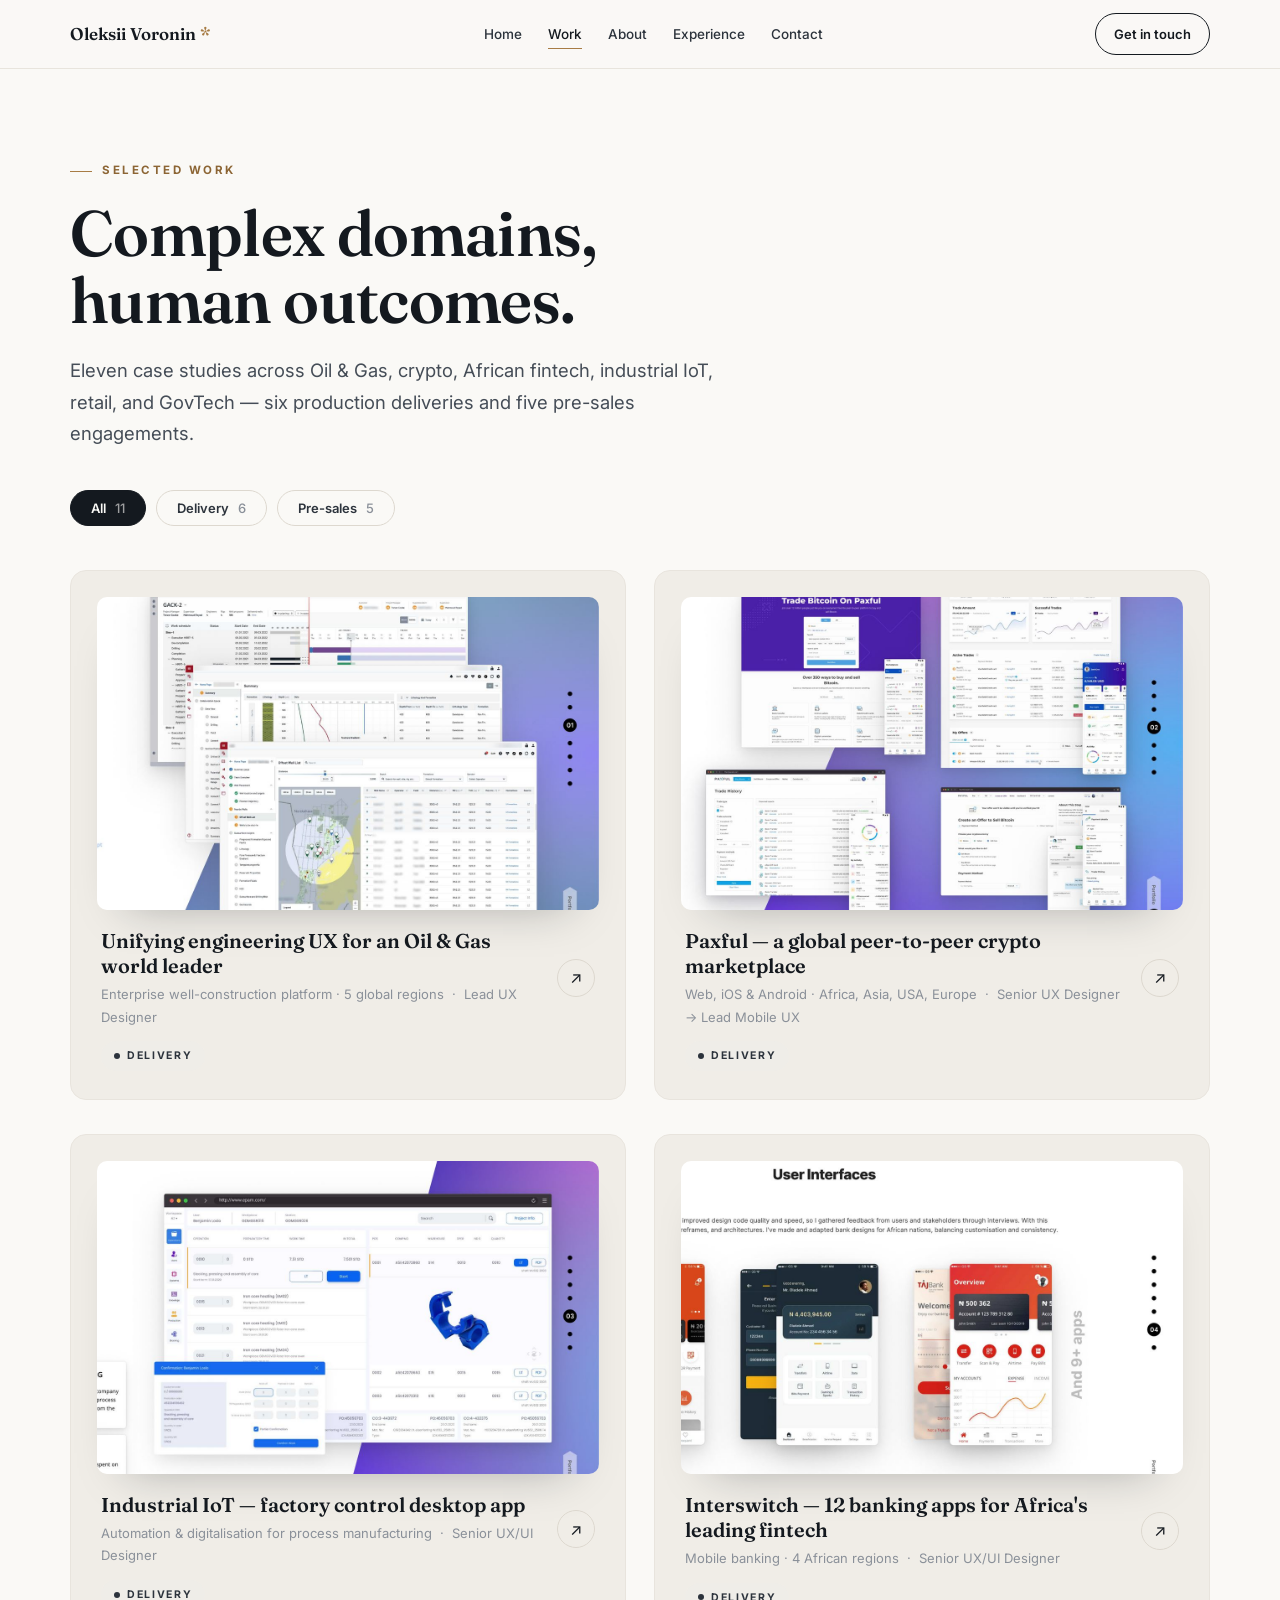
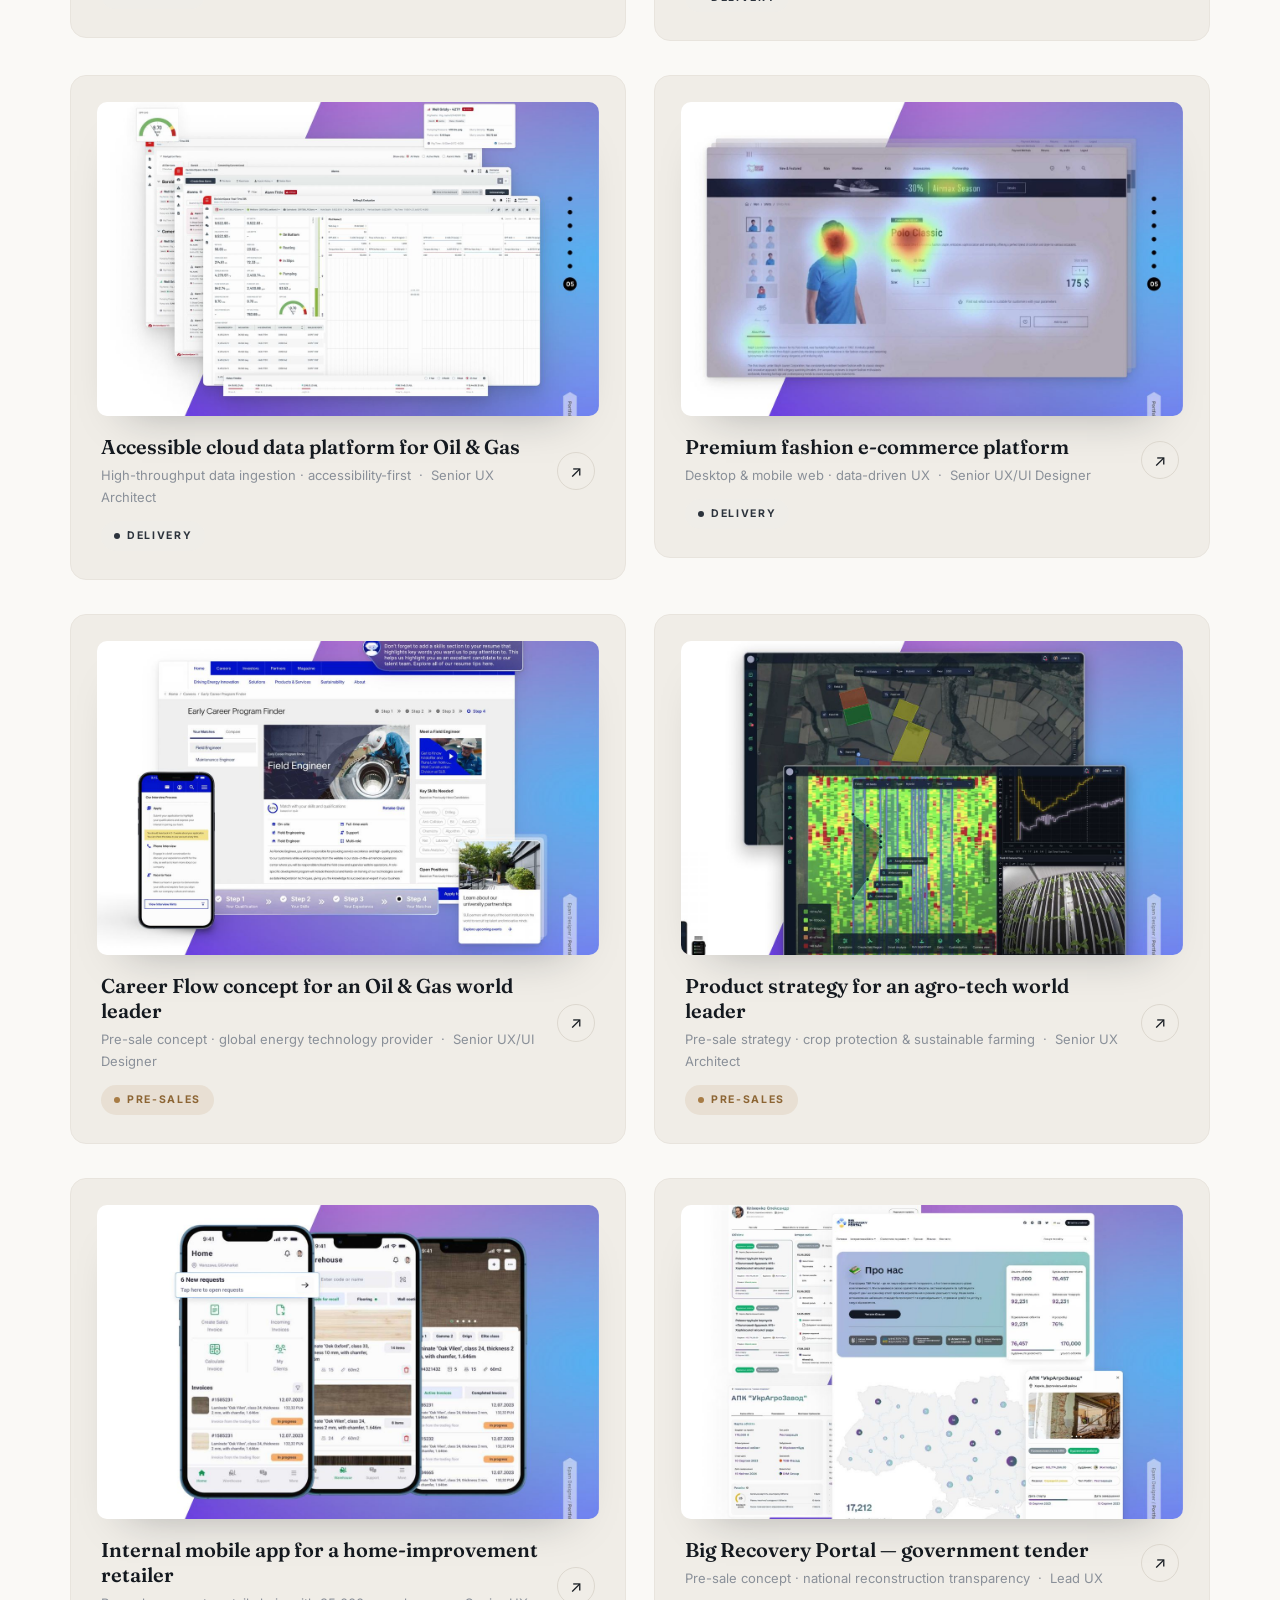
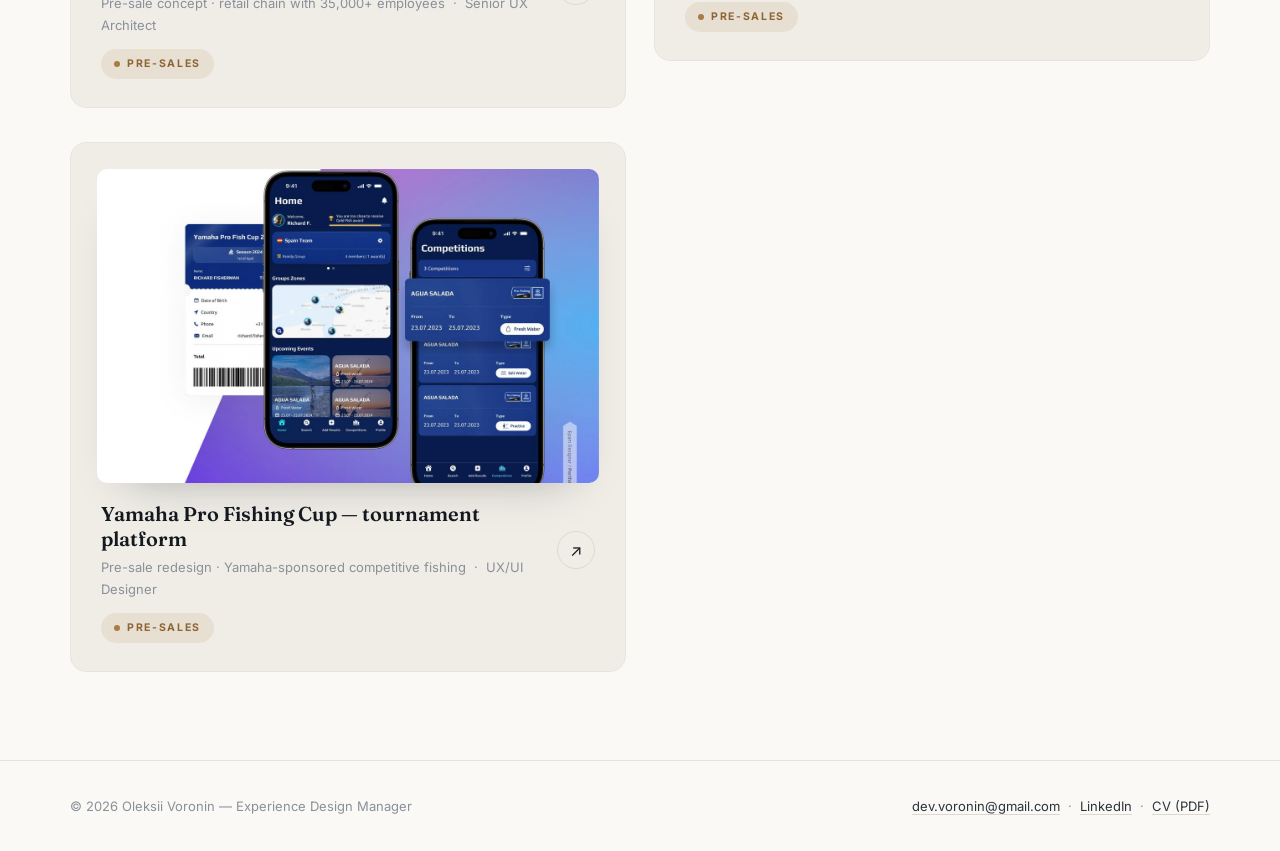
==== commit 2bcc203d: "Add files via upload" ====
--- a/portfolio.html
+++ b/portfolio.html
@@ -1,803 +1,192 @@
 <!DOCTYPE html>
 <html lang="en">
 <head>
-<meta charset="utf-8">
-<meta name="viewport" content="width=device-width, initial-scale=1">
-<title>Portfolio — Oleksii Voronin, Experience Design Manager</title>
-<meta name="description" content="Selected case studies by Oleksii Voronin: enterprise Oil & Gas platforms, crypto marketplace, African fintech, industrial IoT, and e-commerce.">
+<meta charset="utf-8"><meta name="viewport" content="width=device-width, initial-scale=1">
+<title>Work — Oleksii Voronin</title>
+<meta name="description" content="Selected case studies: enterprise platforms, fintech, industrial IoT, GovTech — production deliveries and pre-sales concepts.">
 <link rel="preconnect" href="https://fonts.googleapis.com">
 <link rel="preconnect" href="https://fonts.gstatic.com" crossorigin>
-<link href="https://fonts.googleapis.com/css2?family=Fraunces:opsz,wght@9..144,400;9..144,500;9..144,600;9..144,700&family=Inter:wght@400;500;600;700&display=swap" rel="stylesheet">
-<style>
-  :root{
-    --ink:#16263B; --ink-2:#1E3147; --ink-3:#27405A;
-    --accent:#D99A4E; --accent-deep:#B97F38; --accent-soft:#F2D9B5;
-    --text:#222A35; --muted:#5C6675; --soft:#7C8796;
-    --line:#E7EAEE; --bg:#FBFAF8; --card:#FFFFFF;
-    --side-muted:#9FB2C6;
-  }
-  *{ box-sizing:border-box; margin:0; padding:0; }
-  html{ scroll-behavior:smooth; }
-  body{ font-family:'Inter',system-ui,sans-serif; color:var(--text); background:var(--bg); line-height:1.65; -webkit-font-smoothing:antialiased; }
-  h1,h2,h3{ font-family:'Fraunces',Georgia,serif; }
-  a{ color:inherit; text-decoration:none; }
-  .wrap{ width:min(1120px,92vw); margin:0 auto; }
-
-  /* NAV */
-  nav{ position:sticky; top:0; z-index:50; background:rgba(22,38,59,.92); backdrop-filter:blur(10px); border-bottom:1px solid rgba(255,255,255,.08); }
-  nav .wrap{ display:flex; align-items:center; justify-content:space-between; height:64px; }
-  .brand{ font-family:'Fraunces',serif; font-weight:600; color:#fff; font-size:18px; }
-  .brand b{ color:var(--accent); }
-  .nav-links{ display:flex; gap:30px; }
-  .nav-links a{ color:#CBD6E2; font-size:14px; font-weight:500; transition:color .2s; }
-  .nav-links a:hover, .nav-links a.on{ color:var(--accent); }
-  .nav-cta{ background:var(--accent); color:var(--ink)!important; padding:9px 18px; border-radius:30px; font-weight:600; font-size:13px; transition:transform .2s,background .2s; }
-  .nav-cta:hover{ background:var(--accent-soft); transform:translateY(-1px); }
-  @media(max-width:760px){ .nav-links{ display:none; } }
-
-  /* HERO */
-  .hero{ position:relative; color:#fff; overflow:hidden;
-    background:radial-gradient(120% 120% at 80% -10%, var(--ink-3) 0%, var(--ink-2) 38%, var(--ink) 78%); }
-  .hero::after{ content:''; position:absolute; right:-120px; top:-120px; width:520px; height:520px; border-radius:50%;
-    background:radial-gradient(circle, rgba(217,154,78,.2), transparent 62%); pointer-events:none; }
-  .hero .wrap{ padding:88px 0 72px; position:relative; z-index:2; }
-  .eyebrow{ display:inline-flex; align-items:center; gap:9px; color:var(--accent); font-size:13px; font-weight:600; letter-spacing:2.5px; text-transform:uppercase; margin-bottom:20px; }
-  .eyebrow::before{ content:''; width:28px; height:2px; background:var(--accent); }
-  .hero h1{ font-weight:600; font-size:clamp(36px,5.6vw,64px); line-height:1.04; }
-  .hero h1 span{ color:var(--accent); }
-  .hero .lead{ margin-top:20px; max-width:660px; font-size:clamp(15.5px,2vw,18px); color:#D5DEE8; }
-  .hero-stats{ margin-top:48px; display:grid; grid-template-columns:repeat(4,1fr); gap:14px; max-width:820px; }
-  .hstat{ border-left:2px solid var(--accent); padding-left:16px; }
-  .hstat .n{ font-family:'Fraunces',serif; font-weight:600; font-size:28px; color:#fff; line-height:1; }
-  .hstat .t{ font-size:12.5px; color:var(--side-muted); margin-top:6px; }
-  @media(max-width:680px){ .hero-stats{ grid-template-columns:repeat(2,1fr); gap:24px 14px; } }
-
-  /* CAPABILITIES */
-  section{ padding:76px 0; }
-  .kicker{ display:inline-block; color:var(--accent-deep); font-size:12.5px; font-weight:700; letter-spacing:3px; text-transform:uppercase; margin-bottom:12px; }
-  .sec-head{ margin-bottom:42px; max-width:740px; }
-  .sec-head h2{ font-size:clamp(26px,3.8vw,38px); font-weight:600; color:var(--ink); line-height:1.12; }
-  .sec-head p{ margin-top:14px; color:var(--muted); font-size:16px; }
-  .grid4{ display:grid; grid-template-columns:repeat(4,1fr); gap:16px; }
-  @media(max-width:980px){ .grid4{ grid-template-columns:repeat(2,1fr); } }
-  @media(max-width:560px){ .grid4{ grid-template-columns:1fr; } }
-  .cap{ background:#fff; border:1px solid var(--line); border-radius:14px; padding:24px 22px; transition:transform .2s, box-shadow .2s, border-color .2s; }
-  .cap:hover{ transform:translateY(-4px); box-shadow:0 18px 40px -24px rgba(22,38,59,.4); border-color:var(--accent-soft); }
-  .cap h3{ font-family:'Inter',sans-serif; font-size:15.5px; font-weight:600; color:var(--ink); margin-bottom:8px; }
-  .cap p{ font-size:13.5px; color:var(--muted); }
-
-  /* CASES */
-  .case{ border-top:1px solid var(--line); }
-  .case:first-of-type{ border-top:none; }
-  .case-head{ display:flex; align-items:baseline; gap:20px; flex-wrap:wrap; margin-bottom:8px; }
-  .case-no{ font-family:'Fraunces',serif; color:var(--accent); font-weight:600; font-size:16px; letter-spacing:1px; }
-  .case h2{ font-size:clamp(24px,3.4vw,34px); font-weight:600; color:var(--ink); line-height:1.15; }
-  .case .role-line{ color:var(--accent-deep); font-weight:600; font-size:14px; margin:6px 0 20px; }
-  .case-grid{ display:grid; grid-template-columns:1.15fr .85fr; gap:44px; align-items:start; }
-  @media(max-width:860px){ .case-grid{ grid-template-columns:1fr; gap:28px; } }
-  .case p.about{ color:#3A4452; font-size:15.5px; margin-bottom:16px; }
-  .blk{ margin-bottom:16px; }
-  .blk .bh{ font-size:11.5px; font-weight:700; letter-spacing:2px; text-transform:uppercase; color:var(--muted); margin-bottom:8px; }
-  ul.b{ list-style:none; }
-  ul.b li{ position:relative; padding-left:16px; margin-bottom:7px; font-size:14px; color:#3A4452; }
-  ul.b li::before{ content:''; position:absolute; left:0; top:8px; width:6px; height:6px; background:var(--accent); border-radius:1.5px; transform:rotate(45deg); }
-  .metrics{ display:grid; grid-template-columns:1fr 1fr; gap:12px; margin-bottom:18px; }
-  .metric{ background:var(--ink); color:#fff; border-radius:14px; padding:18px 18px 15px; }
-  .metric .mn{ font-family:'Fraunces',serif; font-weight:600; font-size:26px; color:var(--accent); line-height:1; }
-  .metric .mt{ font-size:12px; color:var(--side-muted); margin-top:6px; line-height:1.4; }
-  .tags{ display:flex; flex-wrap:wrap; gap:8px; margin-top:6px; }
-  .tag{ border:1px solid var(--line); background:#fff; color:#4A5665; font-size:12px; font-weight:500; padding:5px 11px; border-radius:20px; }
-  .alt{ background:#fff; }
-
-  /* CONTACT */
-  .contact{ background:radial-gradient(120% 130% at 15% 0%, var(--ink-3), var(--ink-2) 45%, var(--ink)); color:#fff; text-align:center; }
-  .contact h2{ font-size:clamp(28px,4.2vw,42px); font-weight:600; }
-  .contact p{ color:#CBD6E2; max-width:520px; margin:16px auto 30px; font-size:16px; }
-  .btn{ display:inline-flex; align-items:center; gap:9px; padding:13px 24px; border-radius:32px; font-weight:600; font-size:14px; transition:transform .2s,background .2s,border-color .2s; }
-  .btn-primary{ background:var(--accent); color:var(--ink); }
-  .btn-primary:hover{ background:var(--accent-soft); transform:translateY(-2px); }
-  .btn-ghost{ border:1.5px solid rgba(255,255,255,.28); color:#fff; margin-left:10px; }
-  .btn-ghost:hover{ border-color:var(--accent); color:var(--accent); }
-  footer{ text-align:center; color:var(--soft); font-size:13px; padding:28px 0; background:var(--ink); border-top:1px solid var(--ink-3); }
-  footer span{ color:var(--accent); }
-
-  .reveal{ opacity:0; transform:translateY(22px); transition:opacity .7s ease,transform .7s ease; }
-  .reveal.in{ opacity:1; transform:none; }
-  .note{ font-size:12.5px; color:var(--soft); margin-top:10px; }
-
-  /* engagement type badges */
-  .badge{ display:inline-flex; align-items:center; gap:7px; font-size:11.5px; font-weight:700; letter-spacing:1.6px; text-transform:uppercase; padding:6px 14px; border-radius:20px; vertical-align:middle; }
-  .badge::before{ content:''; width:7px; height:7px; border-radius:50%; }
-  .badge.delivery{ background:rgba(22,38,59,.07); color:var(--ink); border:1px solid var(--line); }
-  .badge.delivery::before{ background:var(--ink); }
-  .badge.presales{ background:rgba(217,154,78,.14); color:var(--accent-deep); border:1px solid var(--accent-soft); }
-  .badge.presales::before{ background:var(--accent-deep); }
-
-  /* work previews */
-  .prev{ margin:6px 0 30px; background:linear-gradient(135deg, var(--ink) 0%, var(--ink-2) 60%, var(--ink-3) 100%); border-radius:18px; padding:34px clamp(18px,4vw,44px) 0; overflow:hidden; position:relative; }
-  .prev::after{ content:''; position:absolute; right:-90px; top:-90px; width:300px; height:300px; border-radius:50%; background:radial-gradient(circle, rgba(217,154,78,.16), transparent 65%); pointer-events:none; }
-  .prev svg{ display:block; width:100%; height:auto; position:relative; z-index:2; filter:drop-shadow(0 -14px 40px rgba(0,0,0,.35)); }
-  .prev .cap-label{ position:absolute; top:12px; right:18px; z-index:3; font-size:10.5px; letter-spacing:2px; text-transform:uppercase; color:var(--side-muted); font-weight:600; }
-
-  /* real screenshot slots — render automatically when images exist in img/ */
-  .shot{ display:none; margin:0 0 30px; border-radius:18px; overflow:hidden; border:1px solid var(--line); box-shadow:0 24px 50px -30px rgba(22,38,59,.4); }
-  .shot img{ display:block; width:100%; height:auto; }
-  .shot.loaded{ display:block; }
-
-  /* business value strip */
-  .bv{ margin-top:26px; background:linear-gradient(120deg, rgba(217,154,78,.1), rgba(217,154,78,.04)); border:1px solid var(--accent-soft); border-radius:14px; padding:20px 22px; }
-  .bv .bvh{ font-size:11.5px; font-weight:700; letter-spacing:2px; text-transform:uppercase; color:var(--accent-deep); margin-bottom:12px; }
-  .bv-items{ display:grid; grid-template-columns:repeat(3,1fr); gap:14px 22px; }
-  @media(max-width:860px){ .bv-items{ grid-template-columns:1fr; } }
-  .bv-item{ font-size:13.5px; color:#3A4452; line-height:1.5; padding-left:14px; position:relative; }
-  .bv-item::before{ content:''; position:absolute; left:0; top:7px; width:6px; height:6px; background:var(--accent-deep); border-radius:50%; }
-  .bv-item b{ color:var(--ink); font-weight:600; }
-</style>
+<link href="https://fonts.googleapis.com/css2?family=Fraunces:opsz,wght@9..144,500;9..144,600&family=Inter:wght@400;500;600;700&display=swap" rel="stylesheet">
+<link rel="stylesheet" href="styles.css">
 </head>
 <body>
 
-<nav>
+<nav><div class="wrap">
+  <a class="brand" href="index.html">Oleksii Voronin <i>*</i></a>
+  <div class="nav-links">
+    <a  href="index.html">Home</a>
+    <a class="on" href="portfolio.html">Work</a>
+    <a href="index.html#about">About</a>
+    <a href="index.html#experience">Experience</a>
+    <a href="index.html#contact">Contact</a>
+  </div>
+  <a class="nav-cta" href="mailto:dev.voronin@gmail.com?subject=Design%20opportunity&body=Hi%20Oleksii%2C%0A%0A">Get in touch</a>
+</div></nav>
+
+<section style="padding-top:84px; padding-bottom:40px;">
   <div class="wrap">
-    <a class="brand" href="index.html">Oleksii <b>Voronin</b></a>
-    <div class="nav-links">
-      <a href="index.html">Home</a>
-      <a href="index.html#about">About</a>
-      <a class="on" href="portfolio.html">Portfolio</a>
-      <a href="index.html#expertise">Expertise</a>
-      <a href="index.html#experience">Experience</a>
-      <a href="index.html#work">Clients</a>
-      <a href="index.html#contact">Contact</a>
+    <span class="kicker rv">Selected Work</span>
+    <h1 class="display rv" style="margin:18px 0 22px; max-width:16ch;">Complex domains, human outcomes.</h1>
+    <p class="lead rv">Eleven case studies across Oil &amp; Gas, crypto, African fintech, industrial IoT, retail, and GovTech — six production deliveries and five pre-sales engagements.</p>
+  </div>
+</section>
+<section style="padding-top:0;">
+  <div class="wrap">
+    <div class="filters rv">
+      <button class="fbtn on" data-filter="all">All <span class="cnt">11</span></button>
+      <button class="fbtn" data-filter="delivery">Delivery <span class="cnt">6</span></button>
+      <button class="fbtn" data-filter="presales">Pre-sales <span class="cnt">5</span></button>
     </div>
-    <a class="nav-cta" href="mailto:dev.voronin@gmail.com?subject=Design%20opportunity%20—%20from%20your%20portfolio&body=Hi%20Oleksii%2C%0A%0A">Get in touch</a>
-  </div>
-</nav>
-
-<header class="hero">
-  <div class="wrap">
-    <div class="eyebrow">Design Portfolio</div>
-    <h1>Selected work.<br><span>Complex domains, human outcomes.</span></h1>
-    <p class="lead">Eleven case studies across Oil &amp; Gas, crypto, African fintech, industrial IoT, retail, GovTech, and e-commerce — six production deliveries and five pre-sales engagements, from discovery and UX research to design systems, accessibility, and measurable outcomes.</p>
-    <div style="margin-top:22px; display:flex; gap:12px; flex-wrap:wrap; align-items:center;">
-      <span class="badge delivery" style="background:rgba(255,255,255,.08); color:#E9EEF4; border-color:rgba(255,255,255,.18);">Delivery — production engagement</span>
-      <span class="badge presales">Pre-sales — discovery &amp; pitch engagement</span>
-    </div>
-    <div class="hero-stats">
-      <div class="hstat"><div class="n">2,000+</div><div class="t">Screens delivered via design systems</div></div>
-      <div class="hstat"><div class="n">12</div><div class="t">Banking apps across 4 African regions</div></div>
-      <div class="hstat"><div class="n">5</div><div class="t">Global regions unified in one UX standard</div></div>
-      <div class="hstat"><div class="n">11</div><div class="t">Case studies · incl. 5 pre-sales engagements</div></div>
-    </div>
-  </div>
-</header>
-
-<!-- CAPABILITIES -->
-<section>
-  <div class="wrap">
-    <div class="sec-head reveal">
-      <span class="kicker">Strengths &amp; Capabilities</span>
-      <h2>How I approach every engagement</h2>
-    </div>
-    <div class="grid4">
-      <div class="cap reveal"><h3>Discovery of needs</h3><p>Rapid domain immersion: stakeholder interviews, surveys, contextual inquiry, task analysis, competitor review, heuristic evaluation, and gap analysis — turned into a tailored action plan.</p></div>
-      <div class="cap reveal"><h3>DesignOps management</h3><p>Strategic planning, process optimisation, resource allocation, KPI tracking, and cross-functional collaboration that keep design quality high at scale.</p></div>
-      <div class="cap reveal"><h3>Testing &amp; analytics</h3><p>Usability testing end-to-end: planning, recruitment, moderation, metrics, accessibility evaluation, remote and cross-platform testing, iterative reporting.</p></div>
-      <div class="cap reveal"><h3>UX research</h3><p>Deep research practice — user and stakeholder interviews, personas, journey maps, cross-platform behaviour analysis — grounding every decision in evidence.</p></div>
+    <div class="works">
+      <a class="work rv" data-type="delivery" href="cases/case-01.html">
+        <div class="mat">
+          <div class="shotwrap"><img src="img/cover-01.jpg" alt="Unifying engineering UX for an Oil &amp; Gas world leader" loading="lazy"></div>
+          <div class="meta">
+            <div>
+              <div class="wt">Unifying engineering UX for an Oil & Gas world leader</div>
+              <div class="wsub">Enterprise well-construction platform · 5 global regions &nbsp;·&nbsp; Lead UX Designer</div>
+            </div>
+            <div class="go">↗</div>
+          </div>
+          <div style="margin:12px 4px 2px;"><span class="badge delivery">Delivery</span></div>
+        </div>
+      </a>
+      <a class="work rv" data-type="delivery" href="cases/case-02.html">
+        <div class="mat">
+          <div class="shotwrap"><img src="img/cover-02.jpg" alt="Paxful — a global peer-to-peer crypto marketplace" loading="lazy"></div>
+          <div class="meta">
+            <div>
+              <div class="wt">Paxful — a global peer-to-peer crypto marketplace</div>
+              <div class="wsub">Web, iOS & Android · Africa, Asia, USA, Europe &nbsp;·&nbsp; Senior UX Designer → Lead Mobile UX</div>
+            </div>
+            <div class="go">↗</div>
+          </div>
+          <div style="margin:12px 4px 2px;"><span class="badge delivery">Delivery</span></div>
+        </div>
+      </a>
+      <a class="work rv" data-type="delivery" href="cases/case-03.html">
+        <div class="mat">
+          <div class="shotwrap"><img src="img/cover-03.jpg" alt="Industrial IoT — factory control desktop app" loading="lazy"></div>
+          <div class="meta">
+            <div>
+              <div class="wt">Industrial IoT — factory control desktop app</div>
+              <div class="wsub">Automation & digitalisation for process manufacturing &nbsp;·&nbsp; Senior UX/UI Designer</div>
+            </div>
+            <div class="go">↗</div>
+          </div>
+          <div style="margin:12px 4px 2px;"><span class="badge delivery">Delivery</span></div>
+        </div>
+      </a>
+      <a class="work rv" data-type="delivery" href="cases/case-04.html">
+        <div class="mat">
+          <div class="shotwrap"><img src="img/cover-04.jpg" alt="Interswitch — 12 banking apps for Africa&#x27;s leading fintech" loading="lazy"></div>
+          <div class="meta">
+            <div>
+              <div class="wt">Interswitch — 12 banking apps for Africa's leading fintech</div>
+              <div class="wsub">Mobile banking · 4 African regions &nbsp;·&nbsp; Senior UX/UI Designer</div>
+            </div>
+            <div class="go">↗</div>
+          </div>
+          <div style="margin:12px 4px 2px;"><span class="badge delivery">Delivery</span></div>
+        </div>
+      </a>
+      <a class="work rv" data-type="delivery" href="cases/case-05.html">
+        <div class="mat">
+          <div class="shotwrap"><img src="img/cover-05.jpg" alt="Accessible cloud data platform for Oil &amp; Gas" loading="lazy"></div>
+          <div class="meta">
+            <div>
+              <div class="wt">Accessible cloud data platform for Oil & Gas</div>
+              <div class="wsub">High-throughput data ingestion · accessibility-first &nbsp;·&nbsp; Senior UX Architect</div>
+            </div>
+            <div class="go">↗</div>
+          </div>
+          <div style="margin:12px 4px 2px;"><span class="badge delivery">Delivery</span></div>
+        </div>
+      </a>
+      <a class="work rv" data-type="delivery" href="cases/case-06.html">
+        <div class="mat">
+          <div class="shotwrap"><img src="img/cover-06.jpg" alt="Premium fashion e-commerce platform" loading="lazy"></div>
+          <div class="meta">
+            <div>
+              <div class="wt">Premium fashion e-commerce platform</div>
+              <div class="wsub">Desktop & mobile web · data-driven UX &nbsp;·&nbsp; Senior UX/UI Designer</div>
+            </div>
+            <div class="go">↗</div>
+          </div>
+          <div style="margin:12px 4px 2px;"><span class="badge delivery">Delivery</span></div>
+        </div>
+      </a>
+      <a class="work rv" data-type="presales" href="cases/case-07.html">
+        <div class="mat">
+          <div class="shotwrap"><img src="img/cover-07.jpg" alt="Career Flow concept for an Oil &amp; Gas world leader" loading="lazy"></div>
+          <div class="meta">
+            <div>
+              <div class="wt">Career Flow concept for an Oil & Gas world leader</div>
+              <div class="wsub">Pre-sale concept · global energy technology provider &nbsp;·&nbsp; Senior UX/UI Designer</div>
+            </div>
+            <div class="go">↗</div>
+          </div>
+          <div style="margin:12px 4px 2px;"><span class="badge presales">Pre-sales</span></div>
+        </div>
+      </a>
+      <a class="work rv" data-type="presales" href="cases/case-08.html">
+        <div class="mat">
+          <div class="shotwrap"><img src="img/cover-08.jpg" alt="Product strategy for an agro-tech world leader" loading="lazy"></div>
+          <div class="meta">
+            <div>
+              <div class="wt">Product strategy for an agro-tech world leader</div>
+              <div class="wsub">Pre-sale strategy · crop protection & sustainable farming &nbsp;·&nbsp; Senior UX Architect</div>
+            </div>
+            <div class="go">↗</div>
+          </div>
+          <div style="margin:12px 4px 2px;"><span class="badge presales">Pre-sales</span></div>
+        </div>
+      </a>
+      <a class="work rv" data-type="presales" href="cases/case-09.html">
+        <div class="mat">
+          <div class="shotwrap"><img src="img/cover-09.jpg" alt="Internal mobile app for a home-improvement retailer" loading="lazy"></div>
+          <div class="meta">
+            <div>
+              <div class="wt">Internal mobile app for a home-improvement retailer</div>
+              <div class="wsub">Pre-sale concept · retail chain with 35,000+ employees &nbsp;·&nbsp; Senior UX Architect</div>
+            </div>
+            <div class="go">↗</div>
+          </div>
+          <div style="margin:12px 4px 2px;"><span class="badge presales">Pre-sales</span></div>
+        </div>
+      </a>
+      <a class="work rv" data-type="presales" href="cases/case-10.html">
+        <div class="mat">
+          <div class="shotwrap"><img src="img/cover-10.jpg" alt="Big Recovery Portal — government tender" loading="lazy"></div>
+          <div class="meta">
+            <div>
+              <div class="wt">Big Recovery Portal — government tender</div>
+              <div class="wsub">Pre-sale concept · national reconstruction transparency &nbsp;·&nbsp; Lead UX</div>
+            </div>
+            <div class="go">↗</div>
+          </div>
+          <div style="margin:12px 4px 2px;"><span class="badge presales">Pre-sales</span></div>
+        </div>
+      </a>
+      <a class="work rv" data-type="presales" href="cases/case-11.html">
+        <div class="mat">
+          <div class="shotwrap"><img src="img/cover-11.jpg" alt="Yamaha Pro Fishing Cup — tournament platform" loading="lazy"></div>
+          <div class="meta">
+            <div>
+              <div class="wt">Yamaha Pro Fishing Cup — tournament platform</div>
+              <div class="wsub">Pre-sale redesign · Yamaha-sponsored competitive fishing &nbsp;·&nbsp; UX/UI Designer</div>
+            </div>
+            <div class="go">↗</div>
+          </div>
+          <div style="margin:12px 4px 2px;"><span class="badge presales">Pre-sales</span></div>
+        </div>
+      </a>
     </div>
   </div>
 </section>
-
-<!-- CASE 01 -->
-<section class="case alt" id="case-01">
-  <div class="wrap reveal">
-    <div class="case-head"><span class="case-no">CASE 01</span><h2>Unifying engineering UX for an Oil &amp; Gas world leader</h2><span class="badge delivery">Delivery</span></div>
-    <div class="role-line">Lead UX Designer · enterprise well-construction platform · 5 global regions</div>
-    <div class="prev"><span class="cap-label">Concept preview</span>
-      <svg viewBox="0 0 1000 330" xmlns="http://www.w3.org/2000/svg" role="img" aria-label="Engineering platform dashboard concept">
-        <rect x="0" y="0" width="1000" height="330" rx="12" fill="#FBFAF8"/>
-        <rect x="0" y="0" width="1000" height="34" rx="12" fill="#EDEAE4"/>
-        <circle cx="22" cy="17" r="5" fill="#D99A4E"/><circle cx="40" cy="17" r="5" fill="#C9CFD6"/><circle cx="58" cy="17" r="5" fill="#C9CFD6"/>
-        <rect x="90" y="9" width="300" height="16" rx="8" fill="#fff"/>
-        <rect x="0" y="34" width="180" height="296" fill="#16263B"/>
-        <rect x="18" y="56" width="110" height="12" rx="6" fill="#D99A4E"/>
-        <rect x="18" y="92" width="144" height="9" rx="4.5" fill="#33455B"/><rect x="18" y="114" width="144" height="9" rx="4.5" fill="#33455B"/>
-        <rect x="18" y="136" width="144" height="9" rx="4.5" fill="#4A6076"/><rect x="18" y="158" width="144" height="9" rx="4.5" fill="#33455B"/>
-        <rect x="18" y="180" width="144" height="9" rx="4.5" fill="#33455B"/>
-        <rect x="200" y="54" width="120" height="26" rx="13" fill="#16263B"/><text x="260" y="71" font-family="Inter,Arial" font-size="11" fill="#fff" text-anchor="middle">Saudi Arabia</text>
-        <rect x="328" y="54" width="90" height="26" rx="13" fill="#EDEAE4"/><text x="373" y="71" font-family="Inter,Arial" font-size="11" fill="#5C6675" text-anchor="middle">Norway</text>
-        <rect x="426" y="54" width="80" height="26" rx="13" fill="#EDEAE4"/><text x="466" y="71" font-family="Inter,Arial" font-size="11" fill="#5C6675" text-anchor="middle">Oman</text>
-        <rect x="514" y="54" width="86" height="26" rx="13" fill="#EDEAE4"/><text x="557" y="71" font-family="Inter,Arial" font-size="11" fill="#5C6675" text-anchor="middle">Mexico</text>
-        <rect x="608" y="54" width="70" height="26" rx="13" fill="#EDEAE4"/><text x="643" y="71" font-family="Inter,Arial" font-size="11" fill="#5C6675" text-anchor="middle">USA</text>
-        <rect x="200" y="98" width="360" height="212" rx="10" fill="#fff" stroke="#E7EAEE"/>
-        <text x="218" y="126" font-family="Inter,Arial" font-size="12" font-weight="600" fill="#16263B">Well trajectory — real-time</text>
-        <polyline points="218,270 258,240 298,252 338,205 378,215 418,172 458,180 498,150 538,158" fill="none" stroke="#D99A4E" stroke-width="3" stroke-linecap="round"/>
-        <polyline points="218,282 258,268 298,272 338,246 378,250 418,224 458,230 498,208 538,214" fill="none" stroke="#16263B" stroke-width="2" stroke-dasharray="5 5" opacity=".5"/>
-        <circle cx="498" cy="150" r="5" fill="#D99A4E"/><rect x="470" y="118" width="56" height="20" rx="6" fill="#16263B"/><text x="498" y="132" font-family="Inter,Arial" font-size="10" fill="#fff" text-anchor="middle">-2,340 m</text>
-        <rect x="580" y="98" width="400" height="100" rx="10" fill="#fff" stroke="#E7EAEE"/>
-        <text x="598" y="124" font-family="Inter,Arial" font-size="12" font-weight="600" fill="#16263B">Formation data</text>
-        <rect x="598" y="140" width="364" height="10" rx="5" fill="#EDEAE4"/><rect x="598" y="140" width="290" height="10" rx="5" fill="#16263B"/>
-        <rect x="598" y="160" width="364" height="10" rx="5" fill="#EDEAE4"/><rect x="598" y="160" width="205" height="10" rx="5" fill="#D99A4E"/>
-        <rect x="580" y="210" width="192" height="100" rx="10" fill="#16263B"/>
-        <text x="598" y="240" font-family="Fraunces,Georgia" font-size="30" font-weight="600" fill="#D99A4E">5</text>
-        <text x="598" y="262" font-family="Inter,Arial" font-size="11" fill="#9FB2C6">engineering roles</text>
-        <text x="598" y="278" font-family="Inter,Arial" font-size="11" fill="#9FB2C6">one gold standard</text>
-        <rect x="788" y="210" width="192" height="100" rx="10" fill="#fff" stroke="#E7EAEE"/>
-        <text x="806" y="240" font-family="Fraunces,Georgia" font-size="30" font-weight="600" fill="#16263B">2,000</text>
-        <text x="806" y="262" font-family="Inter,Arial" font-size="11" fill="#5C6675">screens shipped via</text>
-        <text x="806" y="278" font-family="Inter,Arial" font-size="11" fill="#5C6675">the design system</text>
-      </svg>
-    </div>
-    <figure class="shot" id="shot-01"><img src="img/case-01.jpg" alt="Case 01 — product design showcase" loading="lazy" onload="this.parentElement.classList.add('loaded'); var p=this.parentElement.previousElementSibling; if(p&&p.classList.contains('prev'))p.style.display='none';"></figure>
-    <div class="case-grid">
-      <div>
-        <p class="about">Integrated technology supporting crucial decision points across the oil and gas life cycle. The challenge: custom solutions for diverse data categories across Saudi Arabia, Norway, Oman, Mexico, and the USA — engineer-centric features, intricate calculations, and regional differences reconciled into one seamless experience.</p>
-        <div class="blk"><div class="bh">Process</div>
-          <ul class="b">
-            <li>Ran workshop sessions with SMEs and stakeholders; built personas and CJMs to expose gaps and touchpoints across regions.</li>
-            <li>Developed tailored workflows for five engineering roles and a unified information architecture, validated through user testing.</li>
-            <li>Established a "gold" standard: one transparent workflow that absorbs future features without friction.</li>
-            <li>Identified and fixed team-process inefficiencies via a three-phase scrum-of-scrums approach, improving cross-team communication.</li>
-          </ul>
-        </div>
-        <div class="tags">
-          <span class="tag">#Workshops</span><span class="tag">#Personas</span><span class="tag">#CJMs</span><span class="tag">#Information Architecture</span><span class="tag">#Usability tests</span><span class="tag">#DesignOps</span><span class="tag">#Kano model</span>
-        </div>
-      </div>
-      <div>
-        <div class="metrics">
-          <div class="metric"><div class="mn">150+</div><div class="mt">Figma feature files built on the design system</div></div>
-          <div class="metric"><div class="mn">2,000</div><div class="mt">screens with states, accessibility-tested</div></div>
-          <div class="metric"><div class="mn">5</div><div class="mt">regions unified under one UX standard</div></div>
-          <div class="metric"><div class="mn">5</div><div class="mt">engineering roles with tailored workflows</div></div>
-        </div>
-        <div class="blk"><div class="bh">Achievements</div>
-          <ul class="b">
-            <li>Modernised and simplified outdated flows across all five regions, cutting time, budget, and resource costs.</li>
-            <li>Design-system-driven delivery with accessibility testing built into the process.</li>
-          </ul>
-        </div>
-      </div>
-    </div>
-    <div class="bv"><div class="bvh">Business value</div><div class="bv-items">
-      <div class="bv-item"><b>Lower delivery cost:</b> one "gold" workflow standard across 5 regions eliminated duplicated, region-specific rework.</div>
-      <div class="bv-item"><b>Faster time-to-market:</b> streamlined workflows reduced project timelines; design system throughput of 150+ files / 2,000 screens.</div>
-      <div class="bv-item"><b>Market positioning:</b> modernised flows positioned the company as technologically adept — opening new partnership opportunities.</div>
-    </div></div>
-  </div>
-</section>
-
-<!-- CASE 02 -->
-<section class="case" id="case-02">
-  <div class="wrap reveal">
-    <div class="case-head"><span class="case-no">CASE 02</span><h2>Paxful — a global peer-to-peer crypto marketplace</h2><span class="badge delivery">Delivery</span></div>
-    <div class="role-line">Senior UX Designer → Lead Mobile UX · Web, iOS &amp; Android · Africa, Asia, USA, Europe</div>
-    <div class="prev"><span class="cap-label">Concept preview</span>
-      <svg viewBox="0 0 1000 330" xmlns="http://www.w3.org/2000/svg" role="img" aria-label="Crypto marketplace mobile app concept">
-        <g><rect x="120" y="30" width="190" height="330" rx="26" fill="#16263B"/>
-          <rect x="132" y="42" width="166" height="318" rx="18" fill="#FBFAF8"/>
-          <rect x="150" y="62" width="80" height="10" rx="5" fill="#C9CFD6"/>
-          <rect x="150" y="86" width="130" height="58" rx="12" fill="#16263B"/>
-          <text x="162" y="110" font-family="Inter,Arial" font-size="9" fill="#9FB2C6">Wallet balance</text>
-          <text x="162" y="130" font-family="Fraunces,Georgia" font-size="18" font-weight="600" fill="#D99A4E">0.842 BTC</text>
-          <rect x="150" y="156" width="62" height="24" rx="12" fill="#D99A4E"/><text x="181" y="172" font-family="Inter,Arial" font-size="10" font-weight="600" fill="#16263B" text-anchor="middle">Buy</text>
-          <rect x="218" y="156" width="62" height="24" rx="12" fill="#EDEAE4"/><text x="249" y="172" font-family="Inter,Arial" font-size="10" fill="#5C6675" text-anchor="middle">Sell</text>
-          <rect x="150" y="194" width="130" height="34" rx="9" fill="#fff" stroke="#E7EAEE"/><circle cx="167" cy="211" r="8" fill="#D99A4E" opacity=".25"/><rect x="182" y="203" width="60" height="7" rx="3.5" fill="#33414F"/><rect x="182" y="215" width="40" height="6" rx="3" fill="#C9CFD6"/>
-          <rect x="150" y="234" width="130" height="34" rx="9" fill="#fff" stroke="#E7EAEE"/><circle cx="167" cy="251" r="8" fill="#16263B" opacity=".2"/><rect x="182" y="243" width="52" height="7" rx="3.5" fill="#33414F"/><rect x="182" y="255" width="46" height="6" rx="3" fill="#C9CFD6"/>
-          <rect x="150" y="274" width="130" height="34" rx="9" fill="#fff" stroke="#E7EAEE"/><circle cx="167" cy="291" r="8" fill="#2E7D32" opacity=".25"/><rect x="182" y="283" width="66" height="7" rx="3.5" fill="#33414F"/><rect x="182" y="295" width="36" height="6" rx="3" fill="#C9CFD6"/>
-        </g>
-        <g><rect x="360" y="70" width="190" height="290" rx="26" fill="#16263B"/>
-          <rect x="372" y="82" width="166" height="278" rx="18" fill="#FBFAF8"/>
-          <text x="388" y="112" font-family="Inter,Arial" font-size="11" font-weight="600" fill="#16263B">Trade dashboard</text>
-          <polyline points="388,210 412,190 436,198 460,168 484,176 508,148 522,152" fill="none" stroke="#D99A4E" stroke-width="3" stroke-linecap="round"/>
-          <polyline points="388,210 412,190 436,198 460,168 484,176 508,148 522,152 522,236 388,236" fill="#D99A4E" opacity=".12" stroke="none"/>
-          <rect x="388" y="250" width="134" height="26" rx="8" fill="#16263B"/><text x="455" y="267" font-family="Inter,Arial" font-size="10" fill="#fff" text-anchor="middle">Create an offer</text>
-          <rect x="388" y="286" width="134" height="26" rx="8" fill="#fff" stroke="#E7EAEE"/><text x="455" y="303" font-family="Inter,Arial" font-size="10" fill="#5C6675" text-anchor="middle">Trade history</text>
-        </g>
-        <g>
-          <rect x="600" y="96" width="280" height="70" rx="14" fill="#1E3147" stroke="#33455B"/>
-          <text x="622" y="126" font-family="Fraunces,Georgia" font-size="24" font-weight="600" fill="#D99A4E">300+</text>
-          <text x="622" y="148" font-family="Inter,Arial" font-size="12" fill="#9FB2C6">payment methods, one coherent UX</text>
-          <rect x="600" y="180" width="280" height="70" rx="14" fill="#1E3147" stroke="#33455B"/>
-          <text x="622" y="210" font-family="Fraunces,Georgia" font-size="24" font-weight="600" fill="#fff">4★+</text>
-          <text x="622" y="232" font-family="Inter,Arial" font-size="12" fill="#9FB2C6">rated iOS &amp; Android apps</text>
-          <rect x="600" y="264" width="280" height="70" rx="14" fill="#1E3147" stroke="#33455B"/>
-          <text x="622" y="294" font-family="Fraunces,Georgia" font-size="24" font-weight="600" fill="#fff">40+</text>
-          <text x="622" y="316" font-family="Inter,Arial" font-size="12" fill="#9FB2C6">design-system pages · tokens &amp; variants</text>
-        </g>
-      </svg>
-    </div>
-    <figure class="shot" id="shot-02"><img src="img/case-02.jpg" alt="Case 02 — product design showcase" loading="lazy" onload="this.parentElement.classList.add('loaded'); var p=this.parentElement.previousElementSibling; if(p&&p.classList.contains('prev'))p.style.display='none';"></figure>
-    <div class="case-grid">
-      <div>
-        <p class="about">A financial passport for users worldwide: 300+ payment methods connecting buyers and sellers. The task — "gold" solutions that work across radically different markets and cultures, with one cohesive UX across web, mobile web, and native apps.</p>
-        <div class="blk"><div class="bh">Process</div>
-          <ul class="b">
-            <li>UX research with Smartlook, Attention Insights, and desk research; user journey maps, personas, and user tests.</li>
-            <li>Led key features across desktop and mobile: Trade History, Create an Offer, Trade Dashboard, Marketplace.</li>
-            <li>Built and documented a cross-functional design system — 40+ Figma pages with design tokens, atomic structure, auto-layouts, and variants.</li>
-          </ul>
-        </div>
-        <div class="tags">
-          <span class="tag">#User Journey Map</span><span class="tag">#Personas</span><span class="tag">#Heatmaps</span><span class="tag">#Eye tracking</span><span class="tag">#Design tokens</span><span class="tag">#Accessibility</span>
-        </div>
-      </div>
-      <div>
-        <div class="metrics">
-          <div class="metric"><div class="mn">300+</div><div class="mt">payment methods in one marketplace UX</div></div>
-          <div class="metric"><div class="mn">4</div><div class="mt">regions with tailored, research-driven adaptations</div></div>
-          <div class="metric"><div class="mn">40+</div><div class="mt">design-system pages: tokens, variants, docs</div></div>
-          <div class="metric"><div class="mn">4★+</div><div class="mt">rated iOS &amp; Android applications</div></div>
-        </div>
-        <div class="blk"><div class="bh">Achievements</div>
-          <ul class="b">
-            <li>Grew target audience and engagement in four regions through research-led feature adaptations.</li>
-            <li>Unified UX approach across web, mobile, and desktop departments — breaking silos between teams.</li>
-          </ul>
-        </div>
-      </div>
-    </div>
-    <div class="bv"><div class="bvh">Business value</div><div class="bv-items">
-      <div class="bv-item"><b>Audience growth:</b> research-led regional adaptations increased target audience and engagement across four markets.</div>
-      <div class="bv-item"><b>Acquisition &amp; retention:</b> 4★+ App Store / Google Play ratings strengthened trust and organic acquisition.</div>
-      <div class="bv-item"><b>Dev-cost reduction:</b> the documented token-based design system streamlined development and cut cross-platform inconsistencies.</div>
-    </div></div>
-  </div>
-</section>
-
-<!-- CASE 03 -->
-<section class="case alt" id="case-03">
-  <div class="wrap reveal">
-    <div class="case-head"><span class="case-no">CASE 03</span><h2>Industrial IoT — factory control desktop app</h2><span class="badge delivery">Delivery</span></div>
-    <div class="role-line">Senior UX/UI Designer · automation &amp; digitalisation for process manufacturing</div>
-    <div class="prev"><span class="cap-label">Concept preview</span>
-      <svg viewBox="0 0 1000 330" xmlns="http://www.w3.org/2000/svg" role="img" aria-label="Factory control HMI concept">
-        <rect x="0" y="0" width="1000" height="330" rx="12" fill="#101B2A"/>
-        <rect x="0" y="0" width="1000" height="34" rx="12" fill="#1E3147"/>
-        <circle cx="22" cy="17" r="5" fill="#D99A4E"/><circle cx="40" cy="17" r="5" fill="#33455B"/><circle cx="58" cy="17" r="5" fill="#33455B"/>
-        <text x="90" y="22" font-family="Inter,Arial" font-size="12" fill="#9FB2C6">Line 04 — live monitoring</text>
-        <g>
-          <rect x="24" y="56" width="150" height="86" rx="10" fill="#16263B" stroke="#33455B"/><circle cx="46" cy="80" r="7" fill="#4CAF50"/><text x="62" y="85" font-family="Inter,Arial" font-size="11" fill="#E9EEF4">Press A — running</text><rect x="40" y="104" width="118" height="8" rx="4" fill="#27405A"/><rect x="40" y="104" width="92" height="8" rx="4" fill="#4CAF50"/>
-          <rect x="24" y="152" width="150" height="86" rx="10" fill="#16263B" stroke="#33455B"/><circle cx="46" cy="176" r="7" fill="#D99A4E"/><text x="62" y="181" font-family="Inter,Arial" font-size="11" fill="#E9EEF4">Conveyor B — idle</text><rect x="40" y="200" width="118" height="8" rx="4" fill="#27405A"/><rect x="40" y="200" width="44" height="8" rx="4" fill="#D99A4E"/>
-          <rect x="24" y="248" width="150" height="62" rx="10" fill="#16263B" stroke="#33455B"/><circle cx="46" cy="272" r="7" fill="#4CAF50"/><text x="62" y="277" font-family="Inter,Arial" font-size="11" fill="#E9EEF4">Robot C — running</text>
-        </g>
-        <rect x="196" y="56" width="470" height="254" rx="10" fill="#16263B" stroke="#33455B"/>
-        <text x="216" y="86" font-family="Inter,Arial" font-size="12" font-weight="600" fill="#fff">Throughput — shift overview</text>
-        <g stroke="#27405A" stroke-width="1"><line x1="216" y1="270" x2="640" y2="270"/><line x1="216" y1="230" x2="640" y2="230"/><line x1="216" y1="190" x2="640" y2="190"/><line x1="216" y1="150" x2="640" y2="150"/><line x1="216" y1="110" x2="640" y2="110"/></g>
-        <rect x="232" y="196" width="30" height="74" rx="4" fill="#33455B"/><rect x="274" y="176" width="30" height="94" rx="4" fill="#33455B"/><rect x="316" y="206" width="30" height="64" rx="4" fill="#33455B"/><rect x="358" y="156" width="30" height="114" rx="4" fill="#D99A4E"/><rect x="400" y="140" width="30" height="130" rx="4" fill="#D99A4E"/><rect x="442" y="126" width="30" height="144" rx="4" fill="#D99A4E"/><rect x="484" y="150" width="30" height="120" rx="4" fill="#33455B"/><rect x="526" y="120" width="30" height="150" rx="4" fill="#D99A4E"/><rect x="568" y="136" width="30" height="134" rx="4" fill="#33455B"/>
-        <rect x="688" y="56" width="288" height="120" rx="10" fill="#16263B" stroke="#33455B"/>
-        <text x="708" y="96" font-family="Fraunces,Georgia" font-size="40" font-weight="600" fill="#D99A4E">91%</text>
-        <text x="708" y="122" font-family="Inter,Arial" font-size="12" fill="#9FB2C6">efficiency increase measured</text>
-        <text x="708" y="140" font-family="Inter,Arial" font-size="12" fill="#9FB2C6">after the redesign</text>
-        <rect x="688" y="190" width="288" height="120" rx="10" fill="#16263B" stroke="#33455B"/>
-        <text x="708" y="222" font-family="Inter,Arial" font-size="12" font-weight="600" fill="#fff">"Turn-on and go"</text>
-        <rect x="708" y="238" width="248" height="9" rx="4.5" fill="#27405A"/><rect x="708" y="256" width="212" height="9" rx="4.5" fill="#27405A"/><rect x="708" y="274" width="232" height="9" rx="4.5" fill="#27405A"/>
-      </svg>
-    </div>
-    <figure class="shot" id="shot-03"><img src="img/case-03.jpg" alt="Case 03 — product design showcase" loading="lazy" onload="this.parentElement.classList.add('loaded'); var p=this.parentElement.previousElementSibling; if(p&&p.classList.contains('prev'))p.style.display='none';"></figure>
-    <div class="case-grid">
-      <div>
-        <p class="about">Intelligent infrastructure for manufacturing, rail transport, and digital healthcare. The hardest constraint: end users on the factory floor had little digital experience, so every insight had to be earned through research and translated into radically simple design.</p>
-        <div class="blk"><div class="bh">Process</div>
-          <ul class="b">
-            <li>Deep user interviews and testing with factory workers — 70+ questions per research cycle, personas per user segment.</li>
-            <li>Stakeholder interviews established clear role distribution and realistic project stages.</li>
-            <li>Sketches and low-fi prototypes validated hypotheses before any high-fidelity investment; then a "turn-on and go" real-time UI.</li>
-          </ul>
-        </div>
-        <div class="tags">
-          <span class="tag">#User interviews</span><span class="tag">#Personas</span><span class="tag">#Low-fi prototyping</span><span class="tag">#Usability testing</span><span class="tag">#Real-time UI</span>
-        </div>
-      </div>
-      <div>
-        <div class="metrics">
-          <div class="metric"><div class="mn">91%</div><div class="mt">efficiency increase measured after redesign</div></div>
-          <div class="metric"><div class="mn">70+</div><div class="mt">interview questions per research cycle</div></div>
-        </div>
-        <div class="blk"><div class="bh">Achievements</div>
-          <ul class="b">
-            <li>Multitasking made manageable: employees control the whole process without losing details from view.</li>
-            <li>General flow control reduced time spent on tasks; usability-first system lets users reach goals fast.</li>
-          </ul>
-        </div>
-      </div>
-    </div>
-    <div class="bv"><div class="bvh">Business value</div><div class="bv-items">
-      <div class="bv-item"><b>Productivity gain:</b> 91% measured efficiency increase translated directly into operational-cost savings on the factory floor.</div>
-      <div class="bv-item"><b>Lower training cost:</b> a "turn-on and go" UI made the system usable by workers with little digital experience — minimal onboarding.</div>
-      <div class="bv-item"><b>Faster decisions:</b> real-time visibility enabled data-driven decision-making without losing process details.</div>
-    </div></div>
-  </div>
-</section>
-
-<!-- CASE 04 -->
-<section class="case" id="case-04">
-  <div class="wrap reveal">
-    <div class="case-head"><span class="case-no">CASE 04</span><h2>Interswitch — 12 banking apps for Africa's leading fintech</h2><span class="badge delivery">Delivery</span></div>
-    <div class="role-line">Senior UX/UI Designer · mobile banking · 4 African regions</div>
-    <div class="prev"><span class="cap-label">Concept preview — one template, many brands</span>
-      <svg viewBox="0 0 1000 330" xmlns="http://www.w3.org/2000/svg" role="img" aria-label="White-label banking apps concept">
-        <g><rect x="100" y="50" width="180" height="310" rx="24" fill="#16263B"/><rect x="111" y="61" width="158" height="299" rx="16" fill="#FBFAF8"/>
-          <rect x="127" y="80" width="126" height="52" rx="10" fill="#D99A4E"/><text x="139" y="102" font-family="Inter,Arial" font-size="9" fill="#16263B" opacity=".7">Bank One</text><text x="139" y="120" font-family="Fraunces,Georgia" font-size="15" font-weight="600" fill="#16263B">₦ 482,900</text>
-          <rect x="127" y="144" width="126" height="24" rx="8" fill="#fff" stroke="#E7EAEE"/><rect x="127" y="176" width="126" height="24" rx="8" fill="#fff" stroke="#E7EAEE"/><rect x="127" y="208" width="126" height="24" rx="8" fill="#fff" stroke="#E7EAEE"/>
-          <rect x="127" y="248" width="126" height="26" rx="13" fill="#D99A4E"/><text x="190" y="265" font-family="Inter,Arial" font-size="10" font-weight="600" fill="#16263B" text-anchor="middle">Transfer</text>
-        </g>
-        <g><rect x="330" y="30" width="180" height="330" rx="24" fill="#16263B"/><rect x="341" y="41" width="158" height="319" rx="16" fill="#FBFAF8"/>
-          <rect x="357" y="60" width="126" height="52" rx="10" fill="#16263B"/><text x="369" y="82" font-family="Inter,Arial" font-size="9" fill="#9FB2C6">Bank Two</text><text x="369" y="100" font-family="Fraunces,Georgia" font-size="15" font-weight="600" fill="#fff">KSh 96,410</text>
-          <rect x="357" y="124" width="126" height="24" rx="8" fill="#fff" stroke="#E7EAEE"/><rect x="357" y="156" width="126" height="24" rx="8" fill="#fff" stroke="#E7EAEE"/><rect x="357" y="188" width="126" height="24" rx="8" fill="#fff" stroke="#E7EAEE"/>
-          <rect x="357" y="228" width="126" height="26" rx="13" fill="#16263B"/><text x="420" y="245" font-family="Inter,Arial" font-size="10" font-weight="600" fill="#fff" text-anchor="middle">Transfer</text>
-          <rect x="357" y="266" width="126" height="26" rx="13" fill="#fff" stroke="#E7EAEE"/><text x="420" y="283" font-family="Inter,Arial" font-size="10" fill="#5C6675" text-anchor="middle">Pay bills</text>
-        </g>
-        <g><rect x="560" y="50" width="180" height="310" rx="24" fill="#16263B"/><rect x="571" y="61" width="158" height="299" rx="16" fill="#FBFAF8"/>
-          <rect x="587" y="80" width="126" height="52" rx="10" fill="#7A5C3E"/><text x="599" y="102" font-family="Inter,Arial" font-size="9" fill="#F2D9B5">Bank Three</text><text x="599" y="120" font-family="Fraunces,Georgia" font-size="15" font-weight="600" fill="#fff">GH₵ 12,388</text>
-          <rect x="587" y="144" width="126" height="24" rx="8" fill="#fff" stroke="#E7EAEE"/><rect x="587" y="176" width="126" height="24" rx="8" fill="#fff" stroke="#E7EAEE"/><rect x="587" y="208" width="126" height="24" rx="8" fill="#fff" stroke="#E7EAEE"/>
-          <rect x="587" y="248" width="126" height="26" rx="13" fill="#7A5C3E"/><text x="650" y="265" font-family="Inter,Arial" font-size="10" font-weight="600" fill="#fff" text-anchor="middle">Transfer</text>
-        </g>
-        <g>
-          <rect x="790" y="96" width="180" height="88" rx="14" fill="#1E3147" stroke="#33455B"/>
-          <text x="810" y="130" font-family="Fraunces,Georgia" font-size="28" font-weight="600" fill="#D99A4E">12</text>
-          <text x="810" y="152" font-family="Inter,Arial" font-size="11.5" fill="#9FB2C6">banking apps shipped,</text>
-          <text x="810" y="168" font-family="Inter,Arial" font-size="11.5" fill="#9FB2C6">9+ more on the template</text>
-          <rect x="790" y="200" width="180" height="88" rx="14" fill="#1E3147" stroke="#33455B"/>
-          <text x="810" y="234" font-family="Fraunces,Georgia" font-size="28" font-weight="600" fill="#fff">1</text>
-          <text x="810" y="256" font-family="Inter,Arial" font-size="11.5" fill="#9FB2C6">white-label system:</text>
-          <text x="810" y="272" font-family="Inter,Arial" font-size="11.5" fill="#9FB2C6">lower cost, faster launch</text>
-        </g>
-      </svg>
-    </div>
-    <figure class="shot" id="shot-04"><img src="img/case-04.jpg" alt="Case 04 — product design showcase" loading="lazy" onload="this.parentElement.classList.add('loaded'); var p=this.parentElement.previousElementSibling; if(p&&p.classList.contains('prev'))p.style.display='none';"></figure>
-    <div class="case-grid">
-      <div>
-        <p class="about">Interswitch's payment platform shaped the Nigerian payments landscape and powers its expansion across Africa. My work: designs for 12 bank apps, then a white-label template making every future bank launch dramatically cheaper and faster — while respecting regional cultures, regulatory frameworks, and security.</p>
-        <div class="blk"><div class="bh">Process</div>
-          <ul class="b">
-            <li>UX audit, stakeholder and user interviews, proto-personas, and a unified workflow for the white-label template.</li>
-            <li>Research-driven information architecture and high-fidelity wireframes, validated with user tests.</li>
-            <li>Started with per-app UI kits, then consolidated into one general design system with internal kits — unifying approaches and cutting development costs.</li>
-          </ul>
-        </div>
-        <div class="tags">
-          <span class="tag">#UX audit</span><span class="tag">#Proto-personas</span><span class="tag">#White-label</span><span class="tag">#Design system</span><span class="tag">#Security UX</span>
-        </div>
-      </div>
-      <div>
-        <div class="metrics">
-          <div class="metric"><div class="mn">12</div><div class="mt">banking applications delivered</div></div>
-          <div class="metric"><div class="mn">4</div><div class="mt">African regions, culturally adapted</div></div>
-          <div class="metric"><div class="mn">1</div><div class="mt">white-label template powering all future apps</div></div>
-          <div class="metric"><div class="mn">9+</div><div class="mt">additional apps launched on the template</div></div>
-        </div>
-        <div class="blk"><div class="bh">Achievements</div>
-          <ul class="b">
-            <li>Complex, universal white-label template reduced cost and time of every subsequent bank launch.</li>
-            <li>Robust security patterns designed around real user cultures and behaviours.</li>
-          </ul>
-        </div>
-      </div>
-    </div>
-    <div class="bv"><div class="bvh">Business value</div><div class="bv-items">
-      <div class="bv-item"><b>Compounding ROI:</b> the white-label template cut cost and time of every subsequent bank launch — 9+ further apps shipped on it.</div>
-      <div class="bv-item"><b>Reduced development cost:</b> consolidating per-app UI kits into one design system decreased build and maintenance spend.</div>
-      <div class="bv-item"><b>Risk &amp; trust:</b> security patterns designed around real regional user behaviour protected both users and brand reputation.</div>
-    </div></div>
-  </div>
-</section>
-
-<!-- CASE 05 -->
-<section class="case alt" id="case-05">
-  <div class="wrap reveal">
-    <div class="case-head"><span class="case-no">CASE 05</span><h2>Accessible cloud data platform for Oil &amp; Gas</h2><span class="badge delivery">Delivery</span></div>
-    <div class="role-line">Senior UX Architect · high-throughput data ingestion · accessibility-first</div>
-    <div class="prev"><span class="cap-label">Concept preview</span>
-      <svg viewBox="0 0 1000 330" xmlns="http://www.w3.org/2000/svg" role="img" aria-label="Cloud data ingestion platform concept">
-        <rect x="0" y="0" width="1000" height="330" rx="12" fill="#FBFAF8"/>
-        <rect x="0" y="0" width="1000" height="34" rx="12" fill="#EDEAE4"/>
-        <circle cx="22" cy="17" r="5" fill="#D99A4E"/><circle cx="40" cy="17" r="5" fill="#C9CFD6"/><circle cx="58" cy="17" r="5" fill="#C9CFD6"/>
-        <text x="90" y="22" font-family="Inter,Arial" font-size="12" fill="#5C6675">Data ingestion — pipeline monitor</text>
-        <g>
-          <rect x="30" y="70" width="130" height="54" rx="10" fill="#fff" stroke="#E7EAEE"/><text x="95" y="93" font-family="Inter,Arial" font-size="10" fill="#5C6675" text-anchor="middle">Field sensors</text><text x="95" y="110" font-family="Inter,Arial" font-size="11" font-weight="600" fill="#16263B" text-anchor="middle">4.2 GB/s</text>
-          <rect x="30" y="140" width="130" height="54" rx="10" fill="#fff" stroke="#E7EAEE"/><text x="95" y="163" font-family="Inter,Arial" font-size="10" fill="#5C6675" text-anchor="middle">Legacy DBs</text><text x="95" y="180" font-family="Inter,Arial" font-size="11" font-weight="600" fill="#16263B" text-anchor="middle">1.8 GB/s</text>
-          <rect x="30" y="210" width="130" height="54" rx="10" fill="#fff" stroke="#E7EAEE"/><text x="95" y="233" font-family="Inter,Arial" font-size="10" fill="#5C6675" text-anchor="middle">Marine data</text><text x="95" y="250" font-family="Inter,Arial" font-size="11" font-weight="600" fill="#16263B" text-anchor="middle">0.9 GB/s</text>
-          <path d="M160 97 C 220 97 220 160 280 160" fill="none" stroke="#C9CFD6" stroke-width="2"/>
-          <path d="M160 167 L 280 167" fill="none" stroke="#D99A4E" stroke-width="2.5"/>
-          <path d="M160 237 C 220 237 220 174 280 174" fill="none" stroke="#C9CFD6" stroke-width="2"/>
-          <rect x="280" y="130" width="160" height="76" rx="14" fill="#16263B"/><text x="360" y="162" font-family="Inter,Arial" font-size="12" font-weight="600" fill="#fff" text-anchor="middle">Self-cleaning</text><text x="360" y="182" font-family="Inter,Arial" font-size="12" fill="#D99A4E" text-anchor="middle">ingestion core</text>
-          <path d="M440 168 L 500 168" fill="none" stroke="#D99A4E" stroke-width="2.5"/>
-          <rect x="500" y="90" width="150" height="50" rx="10" fill="#fff" stroke="#E7EAEE"/><text x="575" y="112" font-family="Inter,Arial" font-size="10.5" fill="#5C6675" text-anchor="middle">Civil workers</text><rect x="520" y="120" width="110" height="7" rx="3.5" fill="#D99A4E" opacity=".5"/>
-          <rect x="500" y="152" width="150" height="50" rx="10" fill="#fff" stroke="#E7EAEE"/><text x="575" y="174" font-family="Inter,Arial" font-size="10.5" fill="#5C6675" text-anchor="middle">Support</text><rect x="520" y="182" width="110" height="7" rx="3.5" fill="#16263B" opacity=".45"/>
-          <rect x="500" y="214" width="150" height="50" rx="10" fill="#fff" stroke="#E7EAEE"/><text x="575" y="236" font-family="Inter,Arial" font-size="10.5" fill="#5C6675" text-anchor="middle">Engineers</text><rect x="520" y="244" width="110" height="7" rx="3.5" fill="#D99A4E"/>
-          <path d="M500 115 C 470 115 470 168 440 168 M500 177 L 440 168 M500 239 C 470 239 470 168 440 168" fill="none" stroke="#C9CFD6" stroke-width="1.5" opacity=".6"/>
-        </g>
-        <g>
-          <rect x="690" y="70" width="286" height="76" rx="12" fill="#16263B"/>
-          <text x="712" y="102" font-family="Inter,Arial" font-size="12" font-weight="700" fill="#D99A4E">WCAG 3.0</text>
-          <text x="712" y="122" font-family="Inter,Arial" font-size="11.5" fill="#9FB2C6">full keyboard navigation ·</text>
-          <text x="712" y="138" font-family="Inter,Arial" font-size="11.5" fill="#9FB2C6">accessible UI kit · inclusive by default</text>
-          <rect x="690" y="160" width="138" height="76" rx="12" fill="#fff" stroke="#E7EAEE"/>
-          <text x="710" y="196" font-family="Fraunces,Georgia" font-size="24" font-weight="600" fill="#16263B">+30%</text>
-          <text x="710" y="216" font-family="Inter,Arial" font-size="10.5" fill="#5C6675">faster iterations</text>
-          <rect x="838" y="160" width="138" height="76" rx="12" fill="#fff" stroke="#E7EAEE"/>
-          <text x="858" y="196" font-family="Fraunces,Georgia" font-size="24" font-weight="600" fill="#B97F38">+25%</text>
-          <text x="858" y="216" font-family="Inter,Arial" font-size="10.5" fill="#5C6675">user satisfaction</text>
-          <rect x="690" y="250" width="286" height="60" rx="12" fill="#fff" stroke="#E7EAEE"/>
-          <text x="712" y="276" font-family="Inter,Arial" font-size="11" font-weight="600" fill="#16263B">Nielsen's 10 heuristics audit</text>
-          <rect x="712" y="288" width="180" height="7" rx="3.5" fill="#EDEAE4"/><rect x="712" y="288" width="150" height="7" rx="3.5" fill="#D99A4E"/>
-        </g>
-      </svg>
-    </div>
-    <figure class="shot" id="shot-05"><img src="img/case-05.jpg" alt="Case 05 — product design showcase" loading="lazy" onload="this.parentElement.classList.add('loaded'); var p=this.parentElement.previousElementSibling; if(p&&p.classList.contains('prev'))p.style.display='none';"></figure>
-    <div class="case-grid">
-      <div>
-        <p class="about">Cloud software ingesting large volumes of data from diverse sources — modular, plug-and-play, with intelligent workflows. Three user worlds (civil workers, support, engineers) had to collaborate in one accessible product under real-time data constraints.</p>
-        <div class="blk"><div class="bh">Process</div>
-          <ul class="b">
-            <li>UX audit against Nielsen's 10 heuristics; accessibility practice updated to the latest WCAG 3.0 standards.</li>
-            <li>Role-specific workflows and information architecture; full keyboard navigation; accessibility testing throughout.</li>
-            <li>Scenario-based user testing: four flows tested with recruited users, findings folded back into the UI iteratively.</li>
-          </ul>
-        </div>
-        <div class="tags">
-          <span class="tag">#WCAG 3.0</span><span class="tag">#Nielsen heuristics</span><span class="tag">#Keyboard navigation</span><span class="tag">#IA</span><span class="tag">#User testing</span><span class="tag">#Accessible UI kit</span>
-        </div>
-      </div>
-      <div>
-        <div class="metrics">
-          <div class="metric"><div class="mn">+30%</div><div class="mt">faster iteration cycles via streamlined feedback analysis</div></div>
-          <div class="metric"><div class="mn">+25%</div><div class="mt">user satisfaction lift from flow-tailored testing</div></div>
-        </div>
-        <div class="blk"><div class="bh">Achievements</div>
-          <ul class="b">
-            <li>Engineers work measurably faster with the implemented UI; accessible UI kit built on inclusive design principles.</li>
-            <li>Experience recognised for accessibility — usable by people of all abilities.</li>
-          </ul>
-        </div>
-      </div>
-    </div>
-    <div class="bv"><div class="bvh">Business value</div><div class="bv-items">
-      <div class="bv-item"><b>Delivery velocity:</b> streamlined feedback analysis accelerated iteration cycles by 30% — features reach users sooner.</div>
-      <div class="bv-item"><b>Satisfaction &amp; adoption:</b> flow-tailored testing lifted user satisfaction by 25%; engineers work measurably faster in the new UI.</div>
-      <div class="bv-item"><b>Compliance &amp; reach:</b> WCAG-level accessibility reduced regulatory risk and widened the usable audience to people of all abilities.</div>
-    </div></div>
-  </div>
-</section>
-
-<!-- CASE 06 -->
-<section class="case" id="case-06">
-  <div class="wrap reveal">
-    <div class="case-head"><span class="case-no">CASE 06</span><h2>Premium fashion e-commerce platform</h2><span class="badge delivery">Delivery</span></div>
-    <div class="role-line">Senior UX/UI Designer · desktop &amp; mobile web · data-driven UX</div>
-    <div class="prev"><span class="cap-label">Concept preview — heatmap-informed UX</span>
-      <svg viewBox="0 0 1000 330" xmlns="http://www.w3.org/2000/svg" role="img" aria-label="Fashion e-commerce with heatmap overlay concept">
-        <defs>
-          <radialGradient id="h1" cx="50%" cy="50%" r="50%"><stop offset="0%" stop-color="#D9634E" stop-opacity=".55"/><stop offset="55%" stop-color="#D99A4E" stop-opacity=".3"/><stop offset="100%" stop-color="#D99A4E" stop-opacity="0"/></radialGradient>
-          <radialGradient id="h2" cx="50%" cy="50%" r="50%"><stop offset="0%" stop-color="#D99A4E" stop-opacity=".45"/><stop offset="100%" stop-color="#D99A4E" stop-opacity="0"/></radialGradient>
-        </defs>
-        <rect x="0" y="0" width="700" height="330" rx="12" fill="#FBFAF8"/>
-        <rect x="0" y="0" width="700" height="34" rx="12" fill="#EDEAE4"/>
-        <circle cx="22" cy="17" r="5" fill="#D99A4E"/><circle cx="40" cy="17" r="5" fill="#C9CFD6"/><circle cx="58" cy="17" r="5" fill="#C9CFD6"/>
-        <rect x="90" y="9" width="220" height="16" rx="8" fill="#fff"/>
-        <text x="30" y="72" font-family="Fraunces,Georgia" font-size="20" font-weight="600" fill="#16263B">New arrivals</text>
-        <rect x="540" y="52" width="130" height="28" rx="14" fill="#16263B"/><text x="605" y="70" font-family="Inter,Arial" font-size="11" fill="#fff" text-anchor="middle">Shop the edit</text>
-        <g>
-          <rect x="30" y="96" width="150" height="150" rx="10" fill="#E9E4DC"/><rect x="30" y="256" width="110" height="9" rx="4.5" fill="#33414F"/><rect x="30" y="272" width="60" height="8" rx="4" fill="#C9CFD6"/>
-          <rect x="196" y="96" width="150" height="150" rx="10" fill="#DDD6CB"/><rect x="196" y="256" width="100" height="9" rx="4.5" fill="#33414F"/><rect x="196" y="272" width="66" height="8" rx="4" fill="#C9CFD6"/>
-          <rect x="362" y="96" width="150" height="150" rx="10" fill="#E4DCD2"/><rect x="362" y="256" width="116" height="9" rx="4.5" fill="#33414F"/><rect x="362" y="272" width="58" height="8" rx="4" fill="#C9CFD6"/>
-          <rect x="528" y="96" width="150" height="150" rx="10" fill="#D8D2C8"/><rect x="528" y="256" width="96" height="9" rx="4.5" fill="#33414F"/><rect x="528" y="272" width="70" height="8" rx="4" fill="#C9CFD6"/>
-        </g>
-        <ellipse cx="271" cy="170" rx="120" ry="95" fill="url(#h1)"/>
-        <ellipse cx="605" cy="66" rx="90" ry="55" fill="url(#h2)"/>
-        <ellipse cx="105" cy="260" rx="80" ry="42" fill="url(#h2)"/>
-        <g>
-          <rect x="724" y="34" width="252" height="88" rx="14" fill="#1E3147" stroke="#33455B"/>
-          <text x="744" y="66" font-family="Inter,Arial" font-size="12" font-weight="700" fill="#D99A4E">Heatmap analytics</text>
-          <text x="744" y="88" font-family="Inter,Arial" font-size="11.5" fill="#9FB2C6">click &amp; attention patterns feeding</text>
-          <text x="744" y="104" font-family="Inter,Arial" font-size="11.5" fill="#9FB2C6">every design decision</text>
-          <rect x="724" y="136" width="252" height="80" rx="14" fill="#1E3147" stroke="#33455B"/>
-          <text x="744" y="168" font-family="Fraunces,Georgia" font-size="24" font-weight="600" fill="#fff">40+</text>
-          <text x="744" y="190" font-family="Inter,Arial" font-size="11.5" fill="#9FB2C6">interview questions shaping</text>
-          <text x="744" y="206" font-family="Inter,Arial" font-size="11.5" fill="#9FB2C6">the research foundation</text>
-          <rect x="724" y="230" width="252" height="80" rx="14" fill="#1E3147" stroke="#33455B"/>
-          <text x="744" y="262" font-family="Fraunces,Georgia" font-size="24" font-weight="600" fill="#D99A4E">↑ CR</text>
-          <text x="744" y="284" font-family="Inter,Arial" font-size="11.5" fill="#9FB2C6">conversion &amp; engagement lifted</text>
-          <text x="744" y="300" font-family="Inter,Arial" font-size="11.5" fill="#9FB2C6">by data-driven refinements</text>
-        </g>
-      </svg>
-    </div>
-    <figure class="shot" id="shot-06"><img src="img/case-06.jpg" alt="Case 06 — product design showcase" loading="lazy" onload="this.parentElement.classList.add('loaded'); var p=this.parentElement.previousElementSibling; if(p&&p.classList.contains('prev'))p.style.display='none';"></figure>
-    <div class="case-grid">
-      <div>
-        <p class="about">A destination for the world's leading fashion brands — authenticity and excellence as the core promise. The brief demanded premium UX/UI quality, direct customer-feedback loops informing continuous improvement, and a fully responsive mobile experience.</p>
-        <div class="blk"><div class="bh">Process</div>
-          <ul class="b">
-            <li>In-depth user interviews (40+ questions) revealed shopping motivations, frustrations, and discovery habits.</li>
-            <li>Design-driven approach: hypotheses validated with user tests; analytics platforms integrated for measurable decisions.</li>
-            <li>Heatmap analytics visualised real interaction patterns, driving data-informed refinements to journeys and layouts.</li>
-          </ul>
-        </div>
-        <div class="tags">
-          <span class="tag">#User interviews</span><span class="tag">#Heatmap analysis</span><span class="tag">#Analytics</span><span class="tag">#Responsive design</span><span class="tag">#UI kit</span>
-        </div>
-      </div>
-      <div>
-        <div class="metrics">
-          <div class="metric"><div class="mn">40+</div><div class="mt">interview questions shaping the research base</div></div>
-          <div class="metric"><div class="mn">↑</div><div class="mt">conversion &amp; engagement lifted by data-driven UX changes</div></div>
-        </div>
-        <div class="blk"><div class="bh">Achievements</div>
-          <ul class="b">
-            <li>Multiple prestige brands integrated into one authentic, coherent, user-centric platform.</li>
-            <li>Mobile-optimised interface elevated engagement and trust; heatmap insights improved journeys, satisfaction, and conversion.</li>
-          </ul>
-        </div>
-      </div>
-    </div>
-    <div class="bv"><div class="bvh">Business value</div><div class="bv-items">
-      <div class="bv-item"><b>Conversion uplift:</b> heatmap-driven refinements measurably improved conversion rates and user engagement.</div>
-      <div class="bv-item"><b>Brand trust:</b> a premium, authenticity-first experience elevated customer confidence across leading fashion brands.</div>
-      <div class="bv-item"><b>Reduced guesswork:</b> analytics-informed design decisions replaced opinion with evidence, lowering redesign waste.</div>
-    </div></div>
-  </div>
-</section>
-
-<!-- PRE-SALES ENGAGEMENTS -->
-<section class="eng-wrap" id="presales">
-  <div class="wrap">
-    <div class="sec-head reveal">
-      <span class="kicker" style="color:var(--accent)">Pre-sales Engagements</span>
-      <h2 style="color:#fff">Winning work before the contract</h2>
-      <p style="color:var(--side-muted)">Discovery, concepts, and pitch-ready design that helped win new business — five selected pre-sales cases plus audits for global enterprises.</p>
-    </div>
-  </div>
-</section>
-
-<!-- CASE 07 -->
-<section class="case alt" id="case-07">
-  <div class="wrap reveal">
-    <div class="case-head"><span class="case-no">CASE 07</span><h2>Career Flow concept for an Oil &amp; Gas world leader</h2><span class="badge presales">Pre-sales</span></div>
-    <div class="role-line">Senior UX/UI Designer · pre-sale concept · global energy technology provider (90,000 employees, 120+ countries)</div>
-    <figure class="shot loaded"><img src="img/case-07.jpg" alt="Career Flow interface concept" loading="lazy"></figure>
-    <div class="case-grid">
-      <div>
-        <p class="about">For the world's leading provider of reservoir characterisation, drilling, and production technology, I built a comprehensive pre-sale concept for a "Career Flow" interface — an intuitive, engaging experience guiding employees through their career development journey, from initial exploration to growth paths.</p>
-        <div class="tags"><span class="tag">#Concept design</span><span class="tag">#Wireframes</span><span class="tag">#Step-by-step flows</span><span class="tag">#Mobile + desktop</span></div>
-      </div>
-      <div>
-        <div class="blk"><div class="bh">Business value</div>
-          <ul class="b">
-            <li>A cohesive, pitch-ready UX&amp;UI concept covering the full career journey — built to win the engagement.</li>
-            <li>Guided step flows (qualification → skills → experience → matches) demonstrated feasibility to client stakeholders.</li>
-          </ul>
-        </div>
-      </div>
-    </div>
-  </div>
-</section>
-
-<!-- CASE 08 -->
-<section class="case" id="case-08">
-  <div class="wrap reveal">
-    <div class="case-head"><span class="case-no">CASE 08</span><h2>Product strategy for an agro-tech world leader</h2><span class="badge presales">Pre-sales</span></div>
-    <div class="role-line">Senior UX Architect · pre-sale strategy · crop-protection &amp; sustainable farming leader</div>
-    <figure class="shot loaded"><img src="img/case-08.jpg" alt="Agro-tech field intelligence interfaces" loading="lazy"></figure>
-    <div class="case-grid">
-      <div>
-        <p class="about">For a global crop-protection leader, I performed competitor analysis and developed an expansion strategy for current and upcoming products — delivering wireframes, detailed design documentation, and <b>three strategies to improve the company's 12 key applications</b>, processes, and design methodologies.</p>
-        <div class="tags"><span class="tag">#Eco-system</span><span class="tag">#Jobs to be Done</span><span class="tag">#Usability tests</span><span class="tag">#Accessibility</span><span class="tag">#Design System</span><span class="tag">#Prototyping</span></div>
-      </div>
-      <div>
-        <div class="blk"><div class="bh">Business value</div>
-          <ul class="b">
-            <li>A portfolio-wide roadmap: three strategic options spanning 12 key applications gave leadership clear, costed choices.</li>
-            <li>Competitor analysis positioned the proposal against the market — strategy grounded in evidence, not opinion.</li>
-          </ul>
-        </div>
-      </div>
-    </div>
-  </div>
-</section>
-
-<!-- CASE 09 -->
-<section class="case alt" id="case-09">
-  <div class="wrap reveal">
-    <div class="case-head"><span class="case-no">CASE 09</span><h2>Internal mobile web app for a home-improvement retailer</h2><span class="badge presales">Pre-sales</span></div>
-    <div class="role-line">Senior UX Architect · pre-sale concept · retail chain with 35,000+ employees</div>
-    <figure class="shot loaded"><img src="img/case-09.jpg" alt="Retail employee mobile app concept" loading="lazy"></figure>
-    <div class="case-grid">
-      <div>
-        <p class="about">A leading home-improvement and gardening retail chain needed to replace its outdated retail management system. I designed the concept for a custom, easy-to-use retail application that automates and digitises business processes, streamlines sales-floor and back-office tasks, and lets employees work from anywhere in the store.</p>
-        <div class="tags"><span class="tag">#Mobile web app</span><span class="tag">#Process digitisation</span><span class="tag">#Employee UX</span></div>
-      </div>
-      <div>
-        <div class="blk"><div class="bh">Business value</div>
-          <ul class="b">
-            <li>One tool for the sales floor and back office — a concept that translates directly into staff-hours saved daily across 35,000+ employees.</li>
-            <li>Work-from-anywhere-in-store flows demonstrated modernisation without operational disruption.</li>
-          </ul>
-        </div>
-      </div>
-    </div>
-  </div>
-</section>
-
-<!-- CASE 10 -->
-<section class="case" id="case-10">
-  <div class="wrap reveal">
-    <div class="case-head"><span class="case-no">CASE 10</span><h2>Big Recovery Portal — government tender</h2><span class="badge presales">Pre-sales</span></div>
-    <div class="role-line">Lead UX · pre-sale concept · national reconstruction transparency platform</div>
-    <figure class="shot loaded"><img src="img/case-10.jpg" alt="Recovery portal tracking interfaces" loading="lazy"></figure>
-    <div class="case-grid">
-      <div>
-        <p class="about">A government-tender concept for a portal tracking the recovery of buildings in areas affected by russian attacks: current status of each building, detailed cost analysis, sponsor and developer profiles — transparent, accessible tracking for all stakeholders, with real-time updates and robust protection of sensitive data.</p>
-        <div class="tags"><span class="tag">#GovTech</span><span class="tag">#Data transparency</span><span class="tag">#Dashboards</span><span class="tag">#Security UX</span></div>
-      </div>
-      <div>
-        <div class="blk"><div class="bh">Business value</div>
-          <ul class="b">
-            <li>Transparency by design: statuses, costs, and sponsors visible to every stakeholder builds public trust in reconstruction.</li>
-            <li>Real-time updates with security-first architecture answered the tender's hardest requirements up front.</li>
-          </ul>
-        </div>
-      </div>
-    </div>
-  </div>
-</section>
-
-<!-- CASE 11 -->
-<section class="case alt" id="case-11">
-  <div class="wrap reveal">
-    <div class="case-head"><span class="case-no">CASE 11</span><h2>Yamaha Pro Fishing Cup — tournament platform</h2><span class="badge presales">Pre-sales</span></div>
-    <div class="role-line">UX/UI Designer · pre-sale redesign concept · Yamaha-sponsored competitive fishing</div>
-    <figure class="shot loaded"><img src="img/case-11.jpg" alt="Yamaha Pro Fishing Cup app concept" loading="lazy"></figure>
-    <div class="case-grid">
-      <div>
-        <p class="about">A digital hub for anglers in Yamaha-sponsored tournaments: registration, live updates, and leaderboards in one seamless experience. The redesign concept streamlined registration and tournament management, added real-time updates, and aligned the product with Yamaha's brand — with community features and educational resources built in.</p>
-        <div class="tags"><span class="tag">#Sports platform</span><span class="tag">#Live updates</span><span class="tag">#Community UX</span><span class="tag">#Brand alignment</span></div>
-      </div>
-      <div>
-        <div class="blk"><div class="bh">Business value</div>
-          <ul class="b">
-            <li>Engagement engine: live leaderboards and community features turn a registration tool into a season-long fan platform.</li>
-            <li>Performance, security, and scalability provisions de-risked the proposal for tournament-scale traffic.</li>
-          </ul>
-        </div>
-      </div>
-    </div>
-  </div>
-</section>
-
-<!-- OTHER PRE-SALES -->
-<section class="eng-wrap">
-  <div class="wrap">
-    <div class="sec-head reveal">
-      <span class="kicker" style="color:var(--accent)">More Pre-sales Wins</span>
-      <h2 style="color:#fff">Audits &amp; rapid concepts for global enterprises</h2>
-    </div>
-    <div class="grid2">
-      <div class="gcard reveal"><div class="cli">Halliburton — three product pre-sales</div><p>Led three pre-sales for distinct products: UX audits, user interviews, and research; designed mobile app screens for engineers monitoring drilling processes. Revised the pre-sale UX process itself — improving collaboration and contributing to cost and resource savings.</p></div>
-      <div class="gcard reveal"><div class="cli">Siemens — UX/UI audit</div><p>User interviews, screen validation, and a UX audit against Nielsen's 10 heuristics — usability, accessibility, and overall experience documented into concrete UX/UI enhancement proposals.</p></div>
-      <div class="gcard reveal"><div class="cli">DELL — estimations audit</div><p>Analysed the current UX/UI, designed an interface addressing the identified issues, and estimated development of six key features — all documented and presented to the customer.</p></div>
-      <div class="gcard reveal"><div class="cli">Pre-sale process ownership</div><p>Beyond individual pitches: preparing compelling design proposals, streamlining pre-sale process and documentation, and keeping expert teams aligned with global standards and requirements.</p></div>
-    </div>
-  </div>
-</section>
-
-
-<!-- CONTACT -->
-<section class="contact">
-  <div class="wrap reveal">
-    <span class="kicker" style="color:var(--accent)">Next Project</span>
-    <h2>Curious about the full case decks?</h2>
-    <p>Detailed walkthroughs — artefacts, workshops, prototypes, and outcomes — are available on request. Let's talk.</p>
-    <a class="btn btn-primary" href="mailto:dev.voronin@gmail.com?subject=Portfolio%20deep%20dive%20request&body=Hi%20Oleksii%2C%0A%0A">Request full case studies →</a>
-    <a class="btn btn-ghost" href="https://www.linkedin.com/in/oleksii-voronin-4502726b" target="_blank" rel="noopener">LinkedIn</a>
-  </div>
-</section>
-
-<footer>© 2026 Oleksii Voronin · Experience Design Manager · <a href="index.html"><span>← Back to main page</span></a></footer>
-
-<script>
-  const io = new IntersectionObserver((entries)=>{
-    entries.forEach(e=>{ if(e.isIntersecting){ e.target.classList.add('in'); io.unobserve(e.target); } });
-  }, { threshold:0.1 });
-  document.querySelectorAll('.reveal').forEach((el,i)=>{ el.style.transitionDelay=(i%3*.06)+'s'; io.observe(el); });
-</script>
-</body>
-</html>
+<footer><div class="wrap">
+  <div class="small">© 2026 Oleksii Voronin — Experience Design Manager</div>
+  <div class="small"><a href="mailto:dev.voronin@gmail.com">dev.voronin@gmail.com</a> &nbsp;·&nbsp; <a href="https://www.linkedin.com/in/oleksii-voronin-4502726b" target="_blank" rel="noopener">LinkedIn</a> &nbsp;·&nbsp; <a href="Oleksii_Voronin_CV.pdf" download>CV (PDF)</a></div>
+</div></footer>
+<script src="site.js"></script>
+</body></html>
--- a/styles.css
+++ b/styles.css
@@ -0,0 +1,206 @@
+/* ============ Oleksii Voronin — design system v2 ============ */
+:root{
+  --paper:#FAF9F6; --card:#FFFFFF; --frame:#F0EDE7;
+  --ink:#14191F; --ink-2:#2C333C; --body:#454D57; --muted:#8A9099;
+  --line:#E8E4DD; --line-2:#DDD8CF;
+  --accent:#A87C45; --accent-ink:#8C6534;
+  --r:16px; --r-sm:10px;
+  --ease:cubic-bezier(.22,.8,.24,1);
+}
+*{ box-sizing:border-box; margin:0; padding:0; }
+html{ scroll-behavior:smooth; }
+body{
+  font-family:'Inter',system-ui,sans-serif; background:var(--paper); color:var(--body);
+  line-height:1.7; font-size:16px; -webkit-font-smoothing:antialiased;
+  animation:pageIn .6s var(--ease) both;
+}
+@keyframes pageIn{ from{ opacity:0 } to{ opacity:1 } }
+h1,h2,h3,.serif{ font-family:'Fraunces',Georgia,serif; color:var(--ink); font-weight:600; letter-spacing:-.01em; }
+a{ color:inherit; text-decoration:none; }
+img{ display:block; max-width:100%; }
+.wrap{ width:min(1140px,92vw); margin:0 auto; }
+.wrap-n{ width:min(860px,92vw); margin:0 auto; }
+
+/* ---------- nav ---------- */
+nav{ position:sticky; top:0; z-index:60; background:rgba(250,249,246,.86); backdrop-filter:blur(12px);
+  border-bottom:1px solid var(--line); }
+nav .wrap{ display:flex; align-items:center; justify-content:space-between; height:68px; }
+.brand{ font-family:'Fraunces',serif; font-weight:600; color:var(--ink); font-size:17px; }
+.brand i{ font-style:normal; color:var(--accent); transition:transform .4s var(--ease); display:inline-block; }
+.brand:hover i{ transform:rotate(90deg); }
+.nav-links{ display:flex; gap:26px; }
+.nav-links a{ position:relative; color:var(--ink-2); font-size:13.5px; font-weight:500; padding:4px 0; }
+.nav-links a::after{ content:''; position:absolute; left:0; bottom:0; height:1.5px; width:100%;
+  background:var(--accent); transform:scaleX(0); transform-origin:right; transition:transform .35s var(--ease); }
+.nav-links a:hover::after, .nav-links a.on::after{ transform:scaleX(1); transform-origin:left; }
+.nav-links a.on{ color:var(--ink); }
+.nav-cta{ border:1px solid var(--ink); color:var(--ink); padding:9px 18px; border-radius:30px;
+  font-weight:600; font-size:13px; transition:background .3s var(--ease), color .3s; }
+.nav-cta:hover{ background:var(--ink); color:var(--paper); }
+@media(max-width:820px){ .nav-links{ display:none; } }
+
+/* ---------- type & atoms ---------- */
+.kicker{ display:inline-flex; align-items:center; gap:10px; color:var(--accent-ink);
+  font-size:11.5px; font-weight:700; letter-spacing:.22em; text-transform:uppercase; }
+.kicker::before{ content:''; width:22px; height:1.5px; background:var(--accent); }
+.display{ font-size:clamp(38px,5.6vw,64px); line-height:1.05; }
+.h2{ font-size:clamp(26px,3.6vw,38px); line-height:1.12; }
+.lead{ color:var(--body); font-size:clamp(16px,1.8vw,18.5px); max-width:56ch; }
+.small{ font-size:13px; color:var(--muted); }
+
+.btn{ display:inline-flex; align-items:center; gap:10px; padding:13px 24px; border-radius:32px;
+  font-weight:600; font-size:14px; transition:all .35s var(--ease); }
+.btn .ar{ transition:transform .35s var(--ease); }
+.btn:hover .ar{ transform:translateX(5px); }
+.btn-ink{ background:var(--ink); color:var(--paper); }
+.btn-ink:hover{ background:var(--ink-2); transform:translateY(-2px); box-shadow:0 14px 30px -18px rgba(20,25,31,.5); }
+.btn-line{ border:1px solid var(--line-2); color:var(--ink); background:transparent; }
+.btn-line:hover{ border-color:var(--ink); transform:translateY(-2px); }
+
+.badge{ display:inline-flex; align-items:center; gap:7px; font-size:10.5px; font-weight:700;
+  letter-spacing:.16em; text-transform:uppercase; padding:6px 13px; border-radius:20px; }
+.badge::before{ content:''; width:6px; height:6px; border-radius:50%; }
+.badge.delivery{ background:#EFEDE8; color:var(--ink-2); }
+.badge.delivery::before{ background:var(--ink-2); }
+.badge.presales{ background:rgba(168,124,69,.12); color:var(--accent-ink); }
+.badge.presales::before{ background:var(--accent); }
+
+/* ---------- reveal micro-animation ---------- */
+.rv{ opacity:0; transform:translateY(26px); filter:blur(5px);
+  transition:opacity .8s var(--ease), transform .8s var(--ease), filter .8s var(--ease); }
+.rv.in{ opacity:1; transform:none; filter:blur(0); }
+@media (prefers-reduced-motion: reduce){ .rv{ transition:none; opacity:1; transform:none; filter:none; } }
+
+/* ---------- footer ---------- */
+footer{ border-top:1px solid var(--line); padding:34px 0; }
+footer .wrap{ display:flex; justify-content:space-between; align-items:center; gap:16px; flex-wrap:wrap; }
+footer .small a{ color:var(--ink-2); border-bottom:1px solid var(--line-2); transition:border-color .3s; }
+footer .small a:hover{ border-color:var(--accent); }
+
+/* ---------- sections ---------- */
+section{ padding:88px 0; }
+.sec-head{ margin-bottom:52px; max-width:760px; }
+.sec-head .kicker{ margin-bottom:16px; }
+.sec-head p{ margin-top:16px; }
+
+/* ---------- work grid (portfolio list) ---------- */
+.filters{ display:flex; gap:10px; flex-wrap:wrap; margin-bottom:44px; }
+.fbtn{ border:1px solid var(--line-2); background:transparent; color:var(--ink-2); cursor:pointer;
+  padding:9px 20px; border-radius:30px; font-size:13px; font-weight:600; font-family:inherit;
+  transition:all .3s var(--ease); }
+.fbtn:hover{ border-color:var(--ink); }
+.fbtn.on{ background:var(--ink); border-color:var(--ink); color:var(--paper); }
+.fbtn .cnt{ color:var(--muted); font-weight:500; margin-left:6px; }
+.fbtn.on .cnt{ color:rgba(250,249,246,.6); }
+
+.works{ display:grid; grid-template-columns:1fr 1fr; gap:34px 28px; }
+@media(max-width:820px){ .works{ grid-template-columns:1fr; } }
+.work{ display:block; transition:opacity .45s var(--ease), transform .45s var(--ease); }
+.work.hide{ opacity:0; transform:scale(.97); pointer-events:none; position:absolute; visibility:hidden; }
+.work .mat{ background:var(--frame); border:1px solid var(--line); border-radius:var(--r);
+  padding:clamp(14px,2.4vw,26px); overflow:hidden; transition:border-color .4s var(--ease); }
+.work:hover .mat{ border-color:var(--line-2); }
+.work .shotwrap{ border-radius:var(--r-sm); overflow:hidden; box-shadow:0 24px 44px -30px rgba(20,25,31,.35); }
+.work .shotwrap img{ width:100%; aspect-ratio:16/10; object-fit:cover;
+  transform:scale(1.001); filter:saturate(.92);
+  transition:transform .8s var(--ease), filter .8s var(--ease); }
+.work:hover .shotwrap img{ transform:scale(1.035); filter:saturate(1); }
+.work .meta{ display:flex; align-items:center; justify-content:space-between; gap:12px; margin:18px 4px 0; }
+.work .wt{ font-family:'Fraunces',serif; font-weight:600; color:var(--ink); font-size:20px; line-height:1.25;
+  transition:color .3s; }
+.work:hover .wt{ color:var(--accent-ink); }
+.work .wsub{ color:var(--muted); font-size:13px; margin-top:5px; }
+.work .go{ flex:none; width:38px; height:38px; border:1px solid var(--line-2); border-radius:50%;
+  display:flex; align-items:center; justify-content:center; color:var(--ink);
+  transition:all .4s var(--ease); }
+.work:hover .go{ background:var(--ink); border-color:var(--ink); color:var(--paper); transform:rotate(-45deg); }
+
+/* ---------- case page ---------- */
+.progress{ position:fixed; top:0; left:0; height:2px; background:var(--accent); width:0; z-index:70;
+  transition:width .1s linear; }
+.case-hero{ padding:72px 0 40px; }
+.crumbs{ display:flex; gap:8px; align-items:center; color:var(--muted); font-size:13px; margin-bottom:26px; }
+.crumbs a{ color:var(--ink-2); transition:color .3s; }
+.crumbs a:hover{ color:var(--accent-ink); }
+.case-hero .display{ max-width:20ch; margin:14px 0 20px; font-size:clamp(32px,4.6vw,52px); }
+.case-facts{ display:flex; gap:clamp(20px,4vw,54px); flex-wrap:wrap; margin-top:30px;
+  padding-top:26px; border-top:1px solid var(--line); }
+.cf .l{ font-size:11px; letter-spacing:.18em; text-transform:uppercase; color:var(--muted); font-weight:700; }
+.cf .v{ color:var(--ink); font-weight:600; font-size:14.5px; margin-top:6px; }
+.case-cover{ padding:14px 0 40px; }
+.mat-lg{ background:var(--frame); border:1px solid var(--line); border-radius:var(--r);
+  padding:clamp(16px,3vw,34px); }
+.mat-lg .shotwrap{ border-radius:var(--r-sm); overflow:hidden;
+  box-shadow:0 34px 70px -40px rgba(20,25,31,.4); }
+.case-body{ padding:34px 0 10px; }
+.cb-grid{ display:grid; grid-template-columns:200px 1fr; gap:34px; margin-bottom:54px; align-items:start; }
+@media(max-width:760px){ .cb-grid{ grid-template-columns:1fr; gap:14px; } }
+.cb-grid .cl{ font-size:11.5px; letter-spacing:.2em; text-transform:uppercase; color:var(--accent-ink);
+  font-weight:700; padding-top:6px; }
+.cb-grid p{ font-size:16.5px; }
+ul.dots{ list-style:none; }
+ul.dots li{ position:relative; padding-left:22px; margin-bottom:12px; font-size:15.5px; }
+ul.dots li::before{ content:''; position:absolute; left:0; top:11px; width:7px; height:7px;
+  background:var(--accent); border-radius:2px; transform:rotate(45deg); }
+ul.dots li b{ color:var(--ink); font-weight:600; }
+.mrow{ display:grid; grid-template-columns:repeat(auto-fit,minmax(150px,1fr)); gap:14px; }
+.mcell{ background:var(--card); border:1px solid var(--line); border-radius:var(--r-sm);
+  padding:22px 20px 18px; transition:transform .4s var(--ease), border-color .4s; }
+.mcell:hover{ transform:translateY(-3px); border-color:var(--line-2); }
+.mcell .n{ font-family:'Fraunces',serif; font-weight:600; font-size:30px; color:var(--ink); line-height:1; }
+.mcell .t{ font-size:12.5px; color:var(--muted); margin-top:8px; line-height:1.45; }
+.tags{ display:flex; flex-wrap:wrap; gap:8px; }
+.tag{ border:1px solid var(--line-2); color:var(--ink-2); font-size:12.5px; font-weight:500;
+  padding:6px 14px; border-radius:20px; transition:all .3s var(--ease); }
+.tag:hover{ border-color:var(--accent); color:var(--accent-ink); }
+
+.case-nav{ border-top:1px solid var(--line); margin-top:64px; }
+.case-nav .wrap{ display:grid; grid-template-columns:1fr 1fr; }
+.cn{ padding:34px 10px; display:flex; flex-direction:column; gap:8px; transition:background .3s; }
+.cn:hover{ background:var(--frame); }
+.cn .d{ font-size:11.5px; letter-spacing:.18em; text-transform:uppercase; color:var(--muted); font-weight:700; }
+.cn .t{ font-family:'Fraunces',serif; font-weight:600; color:var(--ink); font-size:19px; }
+.cn.next{ text-align:right; align-items:flex-end; border-left:1px solid var(--line); }
+
+/* ---------- home specifics ---------- */
+.hero-home{ padding:104px 0 84px; }
+.hero-home .display b{ color:var(--accent-ink); font-weight:600; }
+.stats{ display:grid; grid-template-columns:repeat(4,1fr); gap:16px; margin-top:70px; max-width:840px; }
+@media(max-width:680px){ .stats{ grid-template-columns:1fr 1fr; gap:28px 16px; } }
+.stat{ border-top:2px solid var(--ink); padding-top:14px; }
+.stat .n{ font-family:'Fraunces',serif; font-weight:600; font-size:34px; color:var(--ink); line-height:1; }
+.stat .t{ font-size:12.5px; color:var(--muted); margin-top:8px; }
+.band{ background:var(--card); border-top:1px solid var(--line); border-bottom:1px solid var(--line); }
+.grid3{ display:grid; grid-template-columns:repeat(3,1fr); gap:16px; }
+@media(max-width:860px){ .grid3{ grid-template-columns:1fr; } }
+.ecard{ background:var(--paper); border:1px solid var(--line); border-radius:var(--r); padding:28px 26px;
+  transition:transform .45s var(--ease), box-shadow .45s var(--ease), border-color .45s; }
+.ecard:hover{ transform:translateY(-5px); border-color:var(--line-2);
+  box-shadow:0 24px 44px -30px rgba(20,25,31,.25); }
+.ecard .num{ font-family:'Fraunces',serif; color:var(--accent); font-size:14px; font-weight:600; }
+.ecard h3{ font-family:'Inter',sans-serif; font-size:16.5px; margin:12px 0 8px; }
+.ecard p{ color:var(--muted); font-size:14px; }
+.tl{ position:relative; }
+.tl::before{ content:''; position:absolute; left:7px; top:8px; bottom:8px; width:1.5px; background:var(--line-2); }
+.titem{ position:relative; padding:0 0 40px 42px; }
+.titem::before{ content:''; position:absolute; left:0; top:6px; width:15px; height:15px; border-radius:50%;
+  background:var(--paper); border:2.5px solid var(--accent); transition:transform .3s var(--ease); }
+.titem:hover::before{ transform:scale(1.25); }
+.titem:last-child{ padding-bottom:6px; }
+.t-top{ display:flex; justify-content:space-between; gap:16px; flex-wrap:wrap; align-items:baseline; }
+.t-role{ font-size:18px; font-weight:600; color:var(--ink); }
+.t-date{ font-size:12.5px; color:var(--muted); font-weight:600; white-space:nowrap; }
+.t-org{ color:var(--accent-ink); font-weight:600; font-size:14px; margin:4px 0 12px; }
+.t-list{ list-style:none; }
+.t-list li{ position:relative; padding-left:18px; margin-bottom:8px; font-size:14.5px; }
+.t-list li::before{ content:''; position:absolute; left:0; top:9px; width:6px; height:6px;
+  background:var(--accent); border-radius:2px; transform:rotate(45deg); }
+.t-list li b{ color:var(--ink); font-weight:600; }
+.facts{ display:grid; grid-template-columns:repeat(3,1fr); gap:16px; margin-top:48px; }
+@media(max-width:760px){ .facts{ grid-template-columns:1fr; } }
+.fact{ background:var(--card); border:1px solid var(--line); border-radius:var(--r); padding:26px; }
+.fact .fh{ color:var(--accent-ink); font-size:11px; font-weight:700; letter-spacing:.2em;
+  text-transform:uppercase; margin-bottom:14px; }
+.fact .fm{ font-weight:600; color:var(--ink); font-size:15px; }
+.fact .fs{ color:var(--muted); font-size:13px; margin-top:4px; }
+.chips{ display:flex; flex-wrap:wrap; gap:8px; }
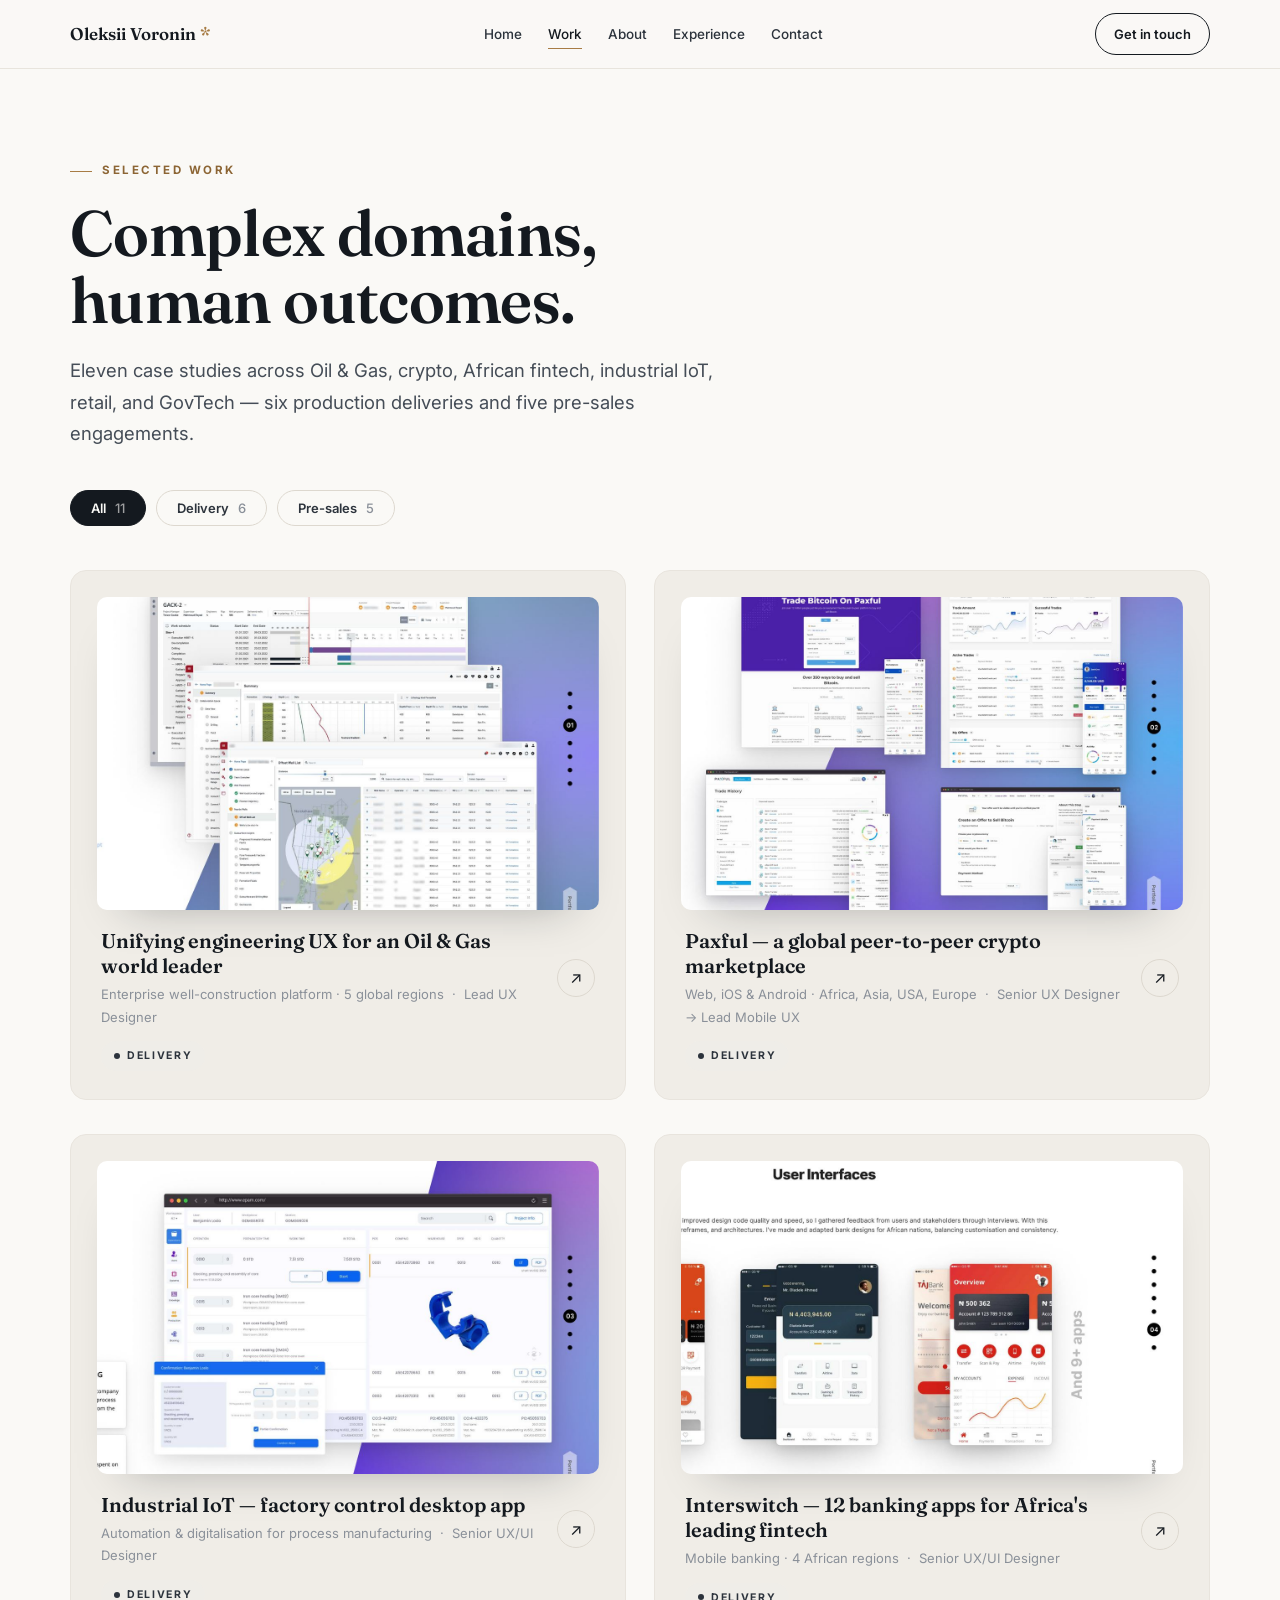
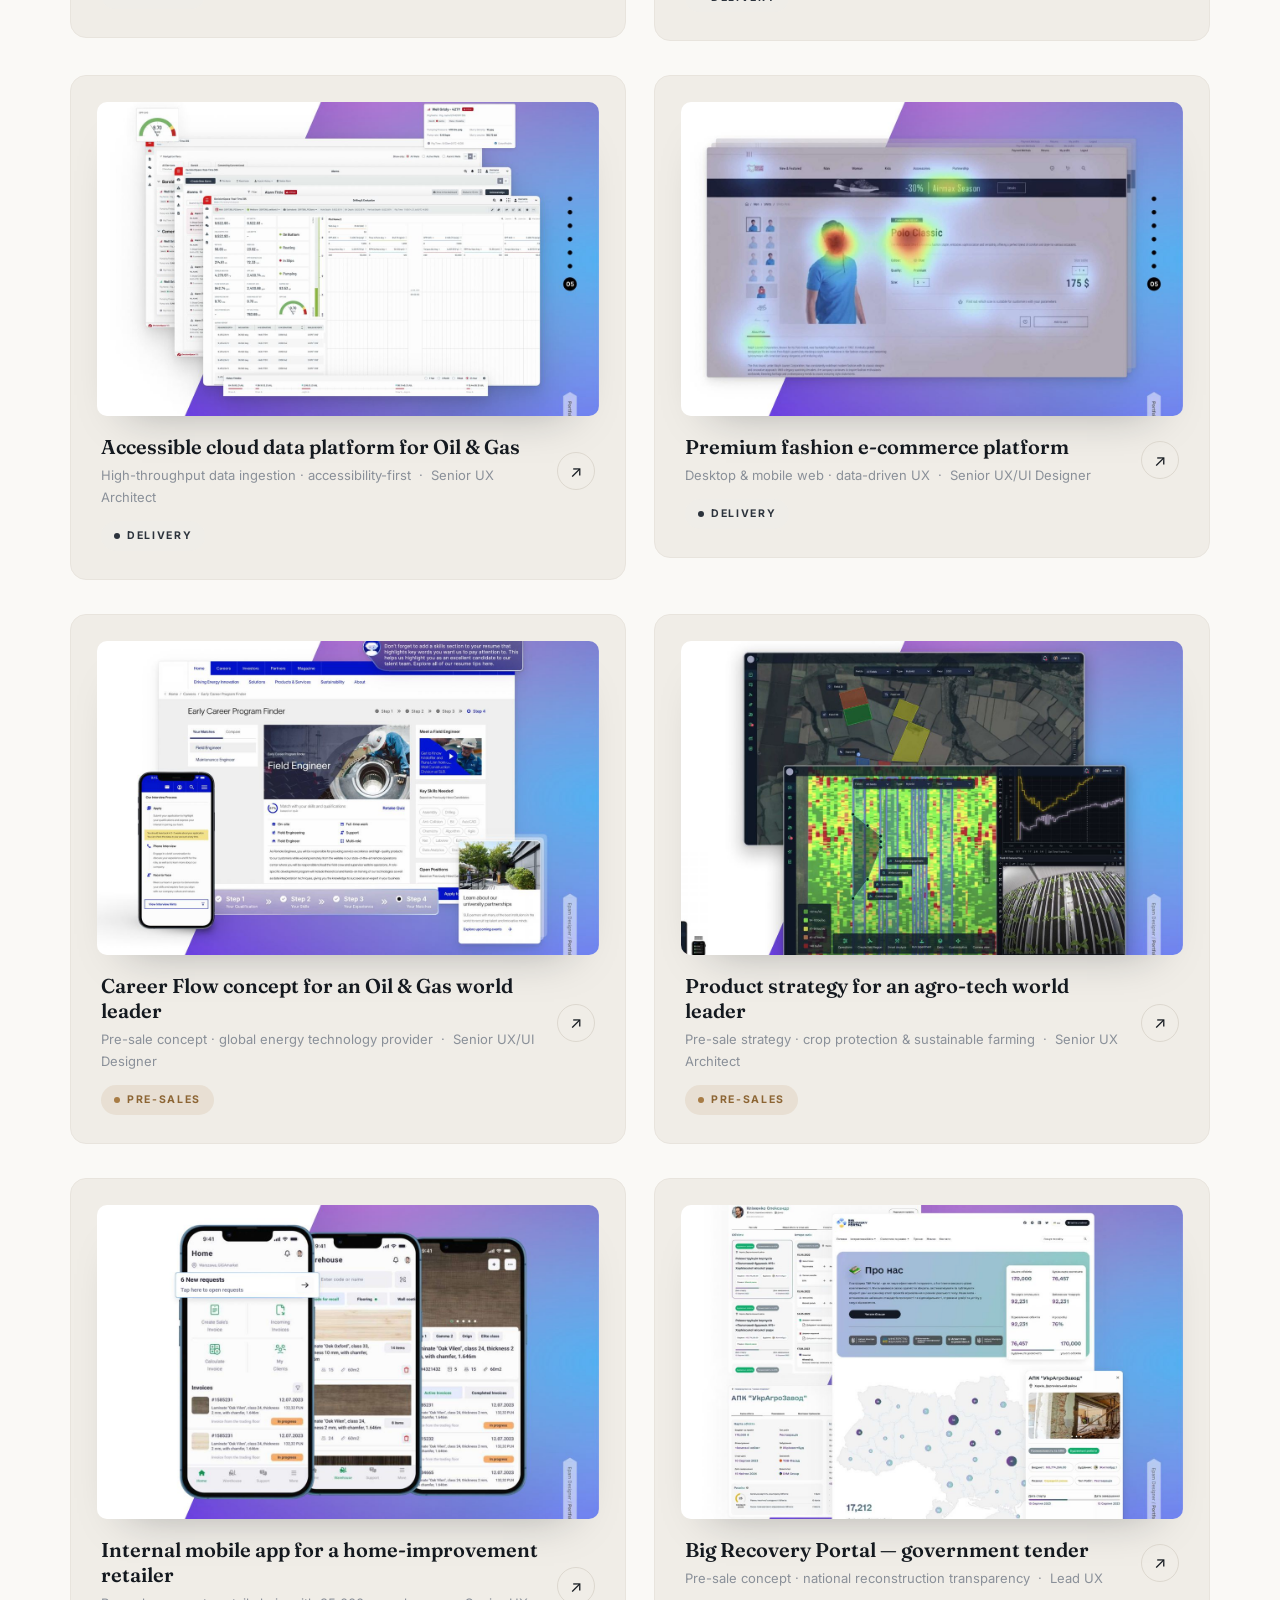
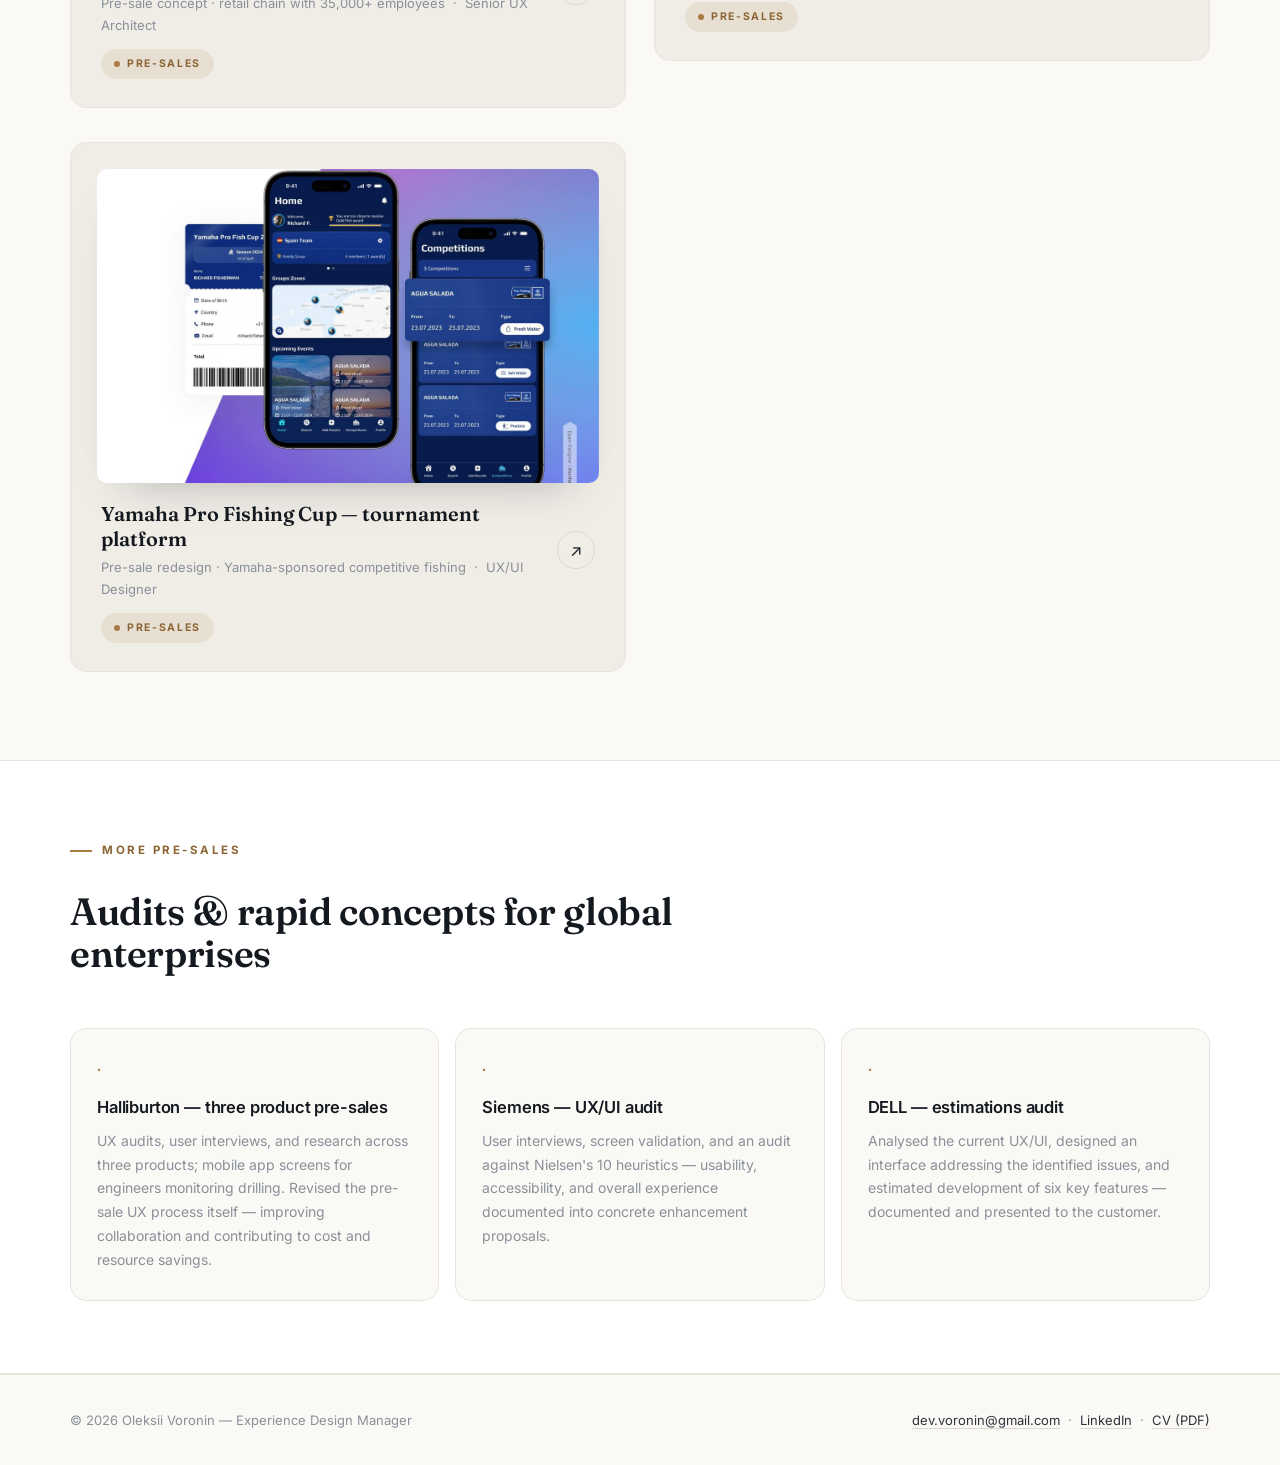
==== commit 3e09d523: "Add files via upload" ====
--- a/portfolio.html
+++ b/portfolio.html
@@ -184,6 +184,17 @@
     </div>
   </div>
 </section>
+
+<section class="band" style="padding:72px 0;">
+  <div class="wrap">
+    <div class="sec-head"><span class="kicker rv">More Pre-sales</span><h2 class="h2 rv" style="margin-top:14px;">Audits &amp; rapid concepts for global enterprises</h2></div>
+    <div class="grid3">
+      <div class="ecard rv"><div class="num">·</div><h3>Halliburton — three product pre-sales</h3><p>UX audits, user interviews, and research across three products; mobile app screens for engineers monitoring drilling. Revised the pre-sale UX process itself — improving collaboration and contributing to cost and resource savings.</p></div>
+      <div class="ecard rv"><div class="num">·</div><h3>Siemens — UX/UI audit</h3><p>User interviews, screen validation, and an audit against Nielsen's 10 heuristics — usability, accessibility, and overall experience documented into concrete enhancement proposals.</p></div>
+      <div class="ecard rv"><div class="num">·</div><h3>DELL — estimations audit</h3><p>Analysed the current UX/UI, designed an interface addressing the identified issues, and estimated development of six key features — documented and presented to the customer.</p></div>
+    </div>
+  </div>
+</section>
 <footer><div class="wrap">
   <div class="small">© 2026 Oleksii Voronin — Experience Design Manager</div>
   <div class="small"><a href="mailto:dev.voronin@gmail.com">dev.voronin@gmail.com</a> &nbsp;·&nbsp; <a href="https://www.linkedin.com/in/oleksii-voronin-4502726b" target="_blank" rel="noopener">LinkedIn</a> &nbsp;·&nbsp; <a href="Oleksii_Voronin_CV.pdf" download>CV (PDF)</a></div>
